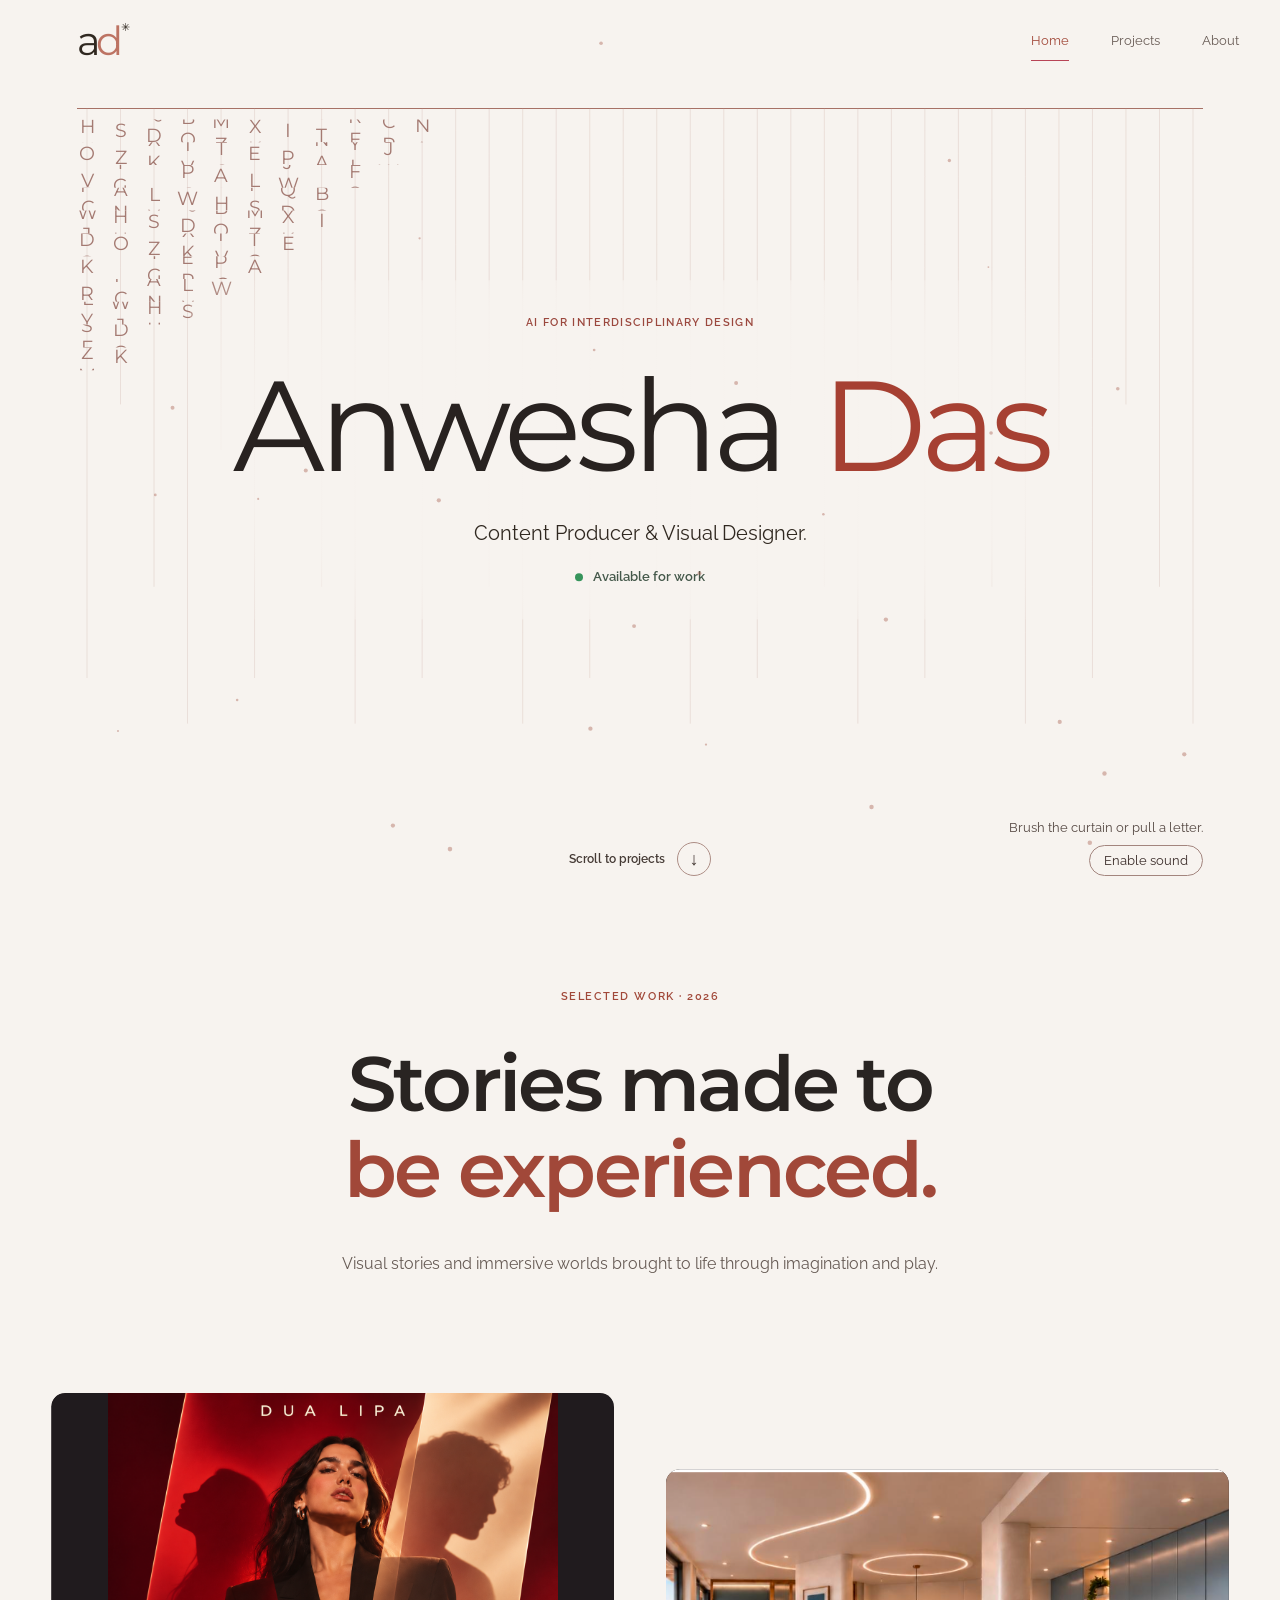
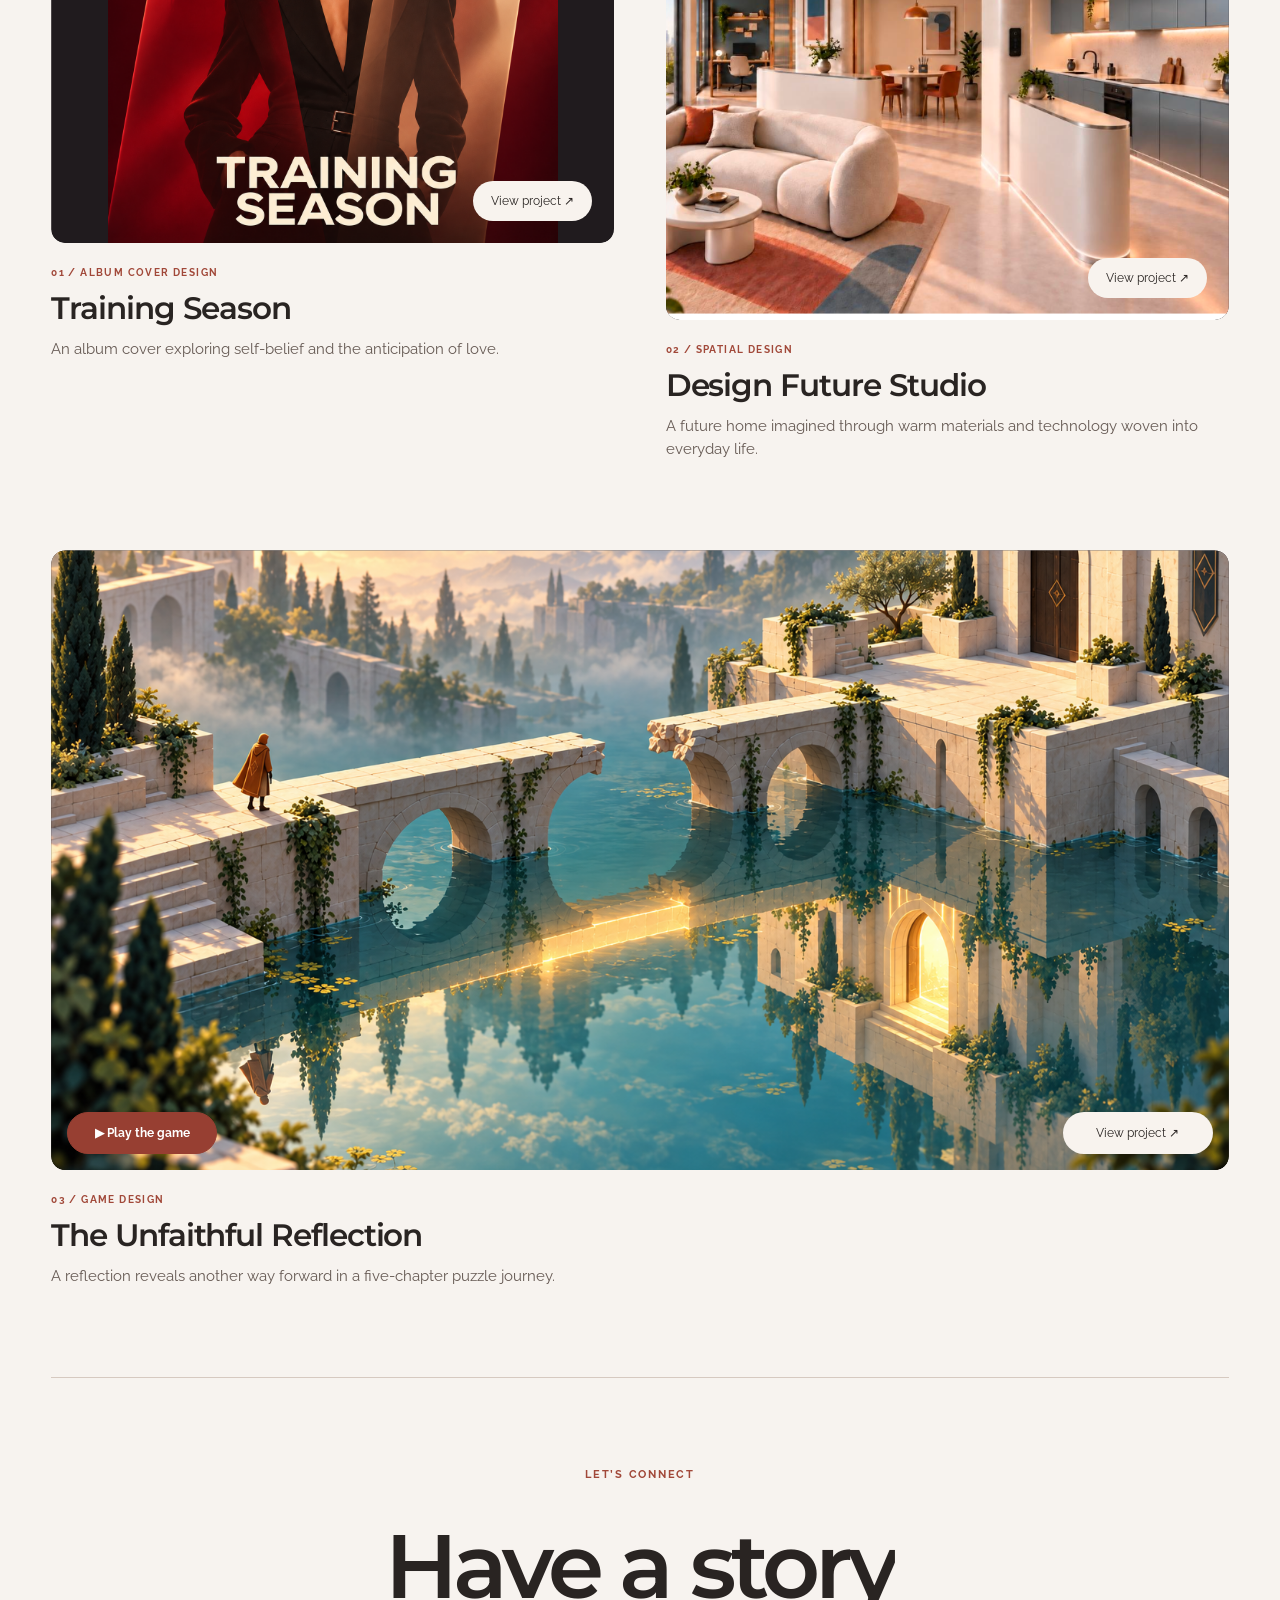
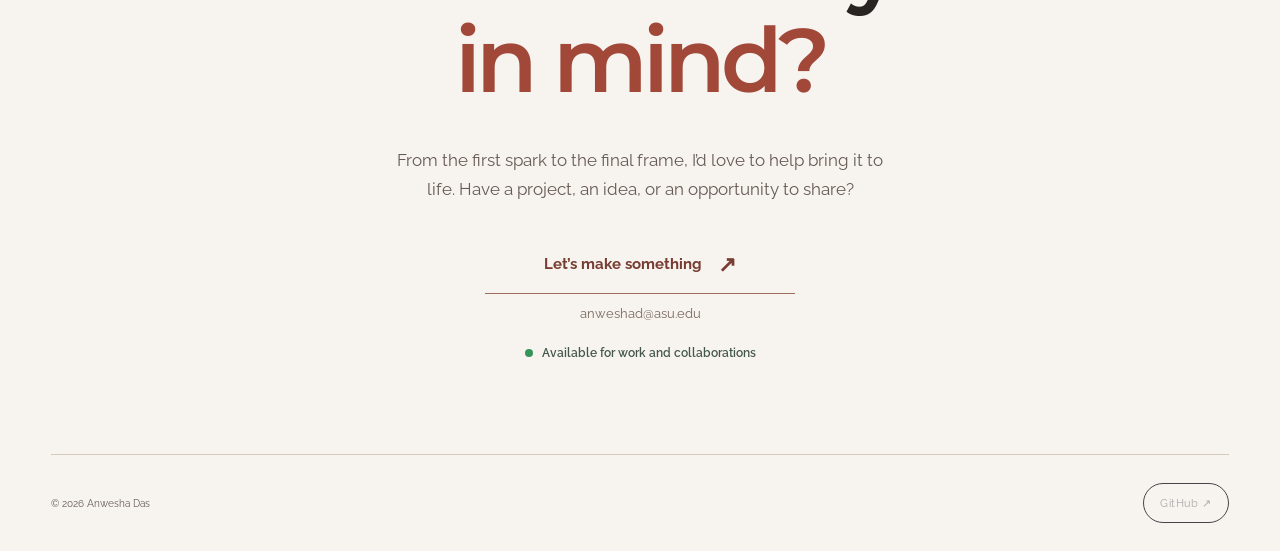
==== index.html @ 1741a681 "Introduce curated project gallery and Indian-inspired strings" ====
<!DOCTYPE html>
<html lang="en"><head><meta charset="UTF-8"><script>
if (!location.hash && 'scrollRestoration' in history) {
  history.scrollRestoration = 'manual';
  window.addEventListener('pageshow', () => {
    if (!location.hash) window.scrollTo({top: 0, left: 0, behavior: 'instant'});
  });
}
</script><meta name="viewport" content="width=device-width,initial-scale=1"><meta name="description" content="Anwesha Das explores visual expression, worldbuilding, and playful interaction through AI for interdisciplinary design."><title>Anwesha Das — AI for Interdisciplinary Design Portfolio</title><link rel="stylesheet" href="style.css?v=20261108-playable"><link rel="stylesheet" href="bridge.css?v=sound-control-fix"><link rel="stylesheet" href="folio.css?v=rounded-projects"><link rel="stylesheet" href="site-experience.css?v=intro-counter"><link rel="stylesheet" href="project-carousel.css?v=deck-reveal"><link rel="stylesheet" href="contact-section.css?v=4"><link rel="stylesheet" href="curated-gallery.css?v=2"></head>
<body><header class="wrap"><a href="#home" class="logo" aria-label="Anwesha Das home">a<span>d</span><i>✳</i></a><nav aria-label="Main navigation"><a class="active" href="#home">Home</a><a href="#projects">Projects</a><button id="aboutOpen">About</button></nav></header>
<main id="home"><section class="bridge-intro" aria-labelledby="bridge-title">
  <div class="bridge-copy">
    <p class="bridge-course">AI for Interdisciplinary Design</p>
    <h1 id="bridge-title"><span class="name-first">Anwesha</span> <span class="name-last">Das</span></h1>
    <p class="bridge-role">Content Producer &amp; Visual Designer.</p>
    <p class="availability"><span class="availability-dot" aria-hidden="true"></span>Available for work</p>
  </div>
  <a class="scroll-cue" href="#projects"><span>Scroll to projects</span><span class="scroll-arrow" aria-hidden="true">↓</span></a>
  <figure class="letter-curtain">
    <div class="thread-stage"><canvas tabindex="0" role="button" aria-label="Brush across the letters or drag one string. Use the left and right arrows to choose a string and Space to pluck it."></canvas></div>
    <figcaption><span>Brush the curtain or pull a letter.</span> <button id="chimes" type="button" aria-pressed="false" hidden>Enable sound</button></figcaption>
  </figure>
</section>
<section id="projects" class="featured-work" aria-labelledby="projects-title">
  <div class="wrap">
    <div class="work-introduction"><p class="work-label">Selected work · 2026</p><h2 id="projects-title" aria-label="Stories made to be experienced."><span class="work-line" aria-hidden="true"><span class="work-word">Stories</span> <span class="work-word">made</span> <span class="work-word">to</span></span><span class="work-line" aria-hidden="true"><span class="work-word">be</span> <span class="work-word">experienced.</span></span></h2><p class="work-deck">Visual stories and immersive worlds brought to life through imagination and play.</p></div>
    <div class="featured-grid" aria-label="Selected projects">
      <article class="featured-card">
        <a class="featured-image album-image" href="album.html" aria-label="View Training Season"><img src="assets/training-season-redesign.png" alt="Training Season album cover"><span class="view-case" aria-hidden="true">View project ↗</span></a>
        <div class="featured-caption"><span class="gallery-label">01 / ALBUM COVER DESIGN</span><h3><a href="album.html">Training Season</a></h3><p>An album cover exploring self-belief and the anticipation of love.</p></div>
      </article>
      <article class="featured-card">
        <a class="featured-image" href="environment.html" aria-label="View Design Future Studio"><img src="assets/future-space-studio.png" alt="Design Future Studio interior"><span class="view-case" aria-hidden="true">View project ↗</span></a>
        <div class="featured-caption"><span class="gallery-label">02 / SPATIAL DESIGN</span><h3><a href="environment.html">Design Future Studio</a></h3><p>A future home imagined through warm materials and technology woven into everyday life.</p></div>
      </article>
      <article class="featured-card featured-wide">
        <div class="game-card-media"><a class="featured-image" href="game.html" aria-label="View The Unfaithful Reflection"><img src="assets/TheUnfaithfulReflection.png" alt="A traveller facing a broken bridge above still water"><span class="view-case" aria-hidden="true">View project ↗</span></a><a class="featured-play" href="game-next-phase/">▶ Play the game</a></div>
        <div class="featured-caption"><span class="gallery-label">03 / GAME DESIGN</span><h3><a href="game.html">The Unfaithful Reflection</a></h3><p>A reflection reveals another way forward in a five-chapter puzzle journey.</p></div>
      </article>
    </div>
  </div>
</section>
<section class="contact-section" id="contact" aria-labelledby="contact-title">
  <div class="wrap contact-content">
    <div class="contact-heading">
      <p class="contact-eyebrow">LET’S CONNECT</p>
      <h2 id="contact-title">Have a story <span>in mind?</span></h2>
    </div>
    <div class="contact-invitation">
      <p>From the first spark to the final frame, I’d love to help bring it to life. Have a project, an idea, or an opportunity to share?</p>
      <a class="contact-link" href="mailto:anweshad@asu.edu"><span>Let’s make something</span><span aria-hidden="true">↗</span></a>
      <p class="contact-email">anweshad@asu.edu</p>
      <p class="contact-availability"><span aria-hidden="true"></span> Available for work and collaborations</p>
    </div>
  </div>
</section></main>
<footer class="wrap"><div>© 2026 Anwesha Das</div><div class="socials" aria-label="Social profile"><a href="https://github.com/Anweshad93" target="_blank" rel="noreferrer" aria-label="Anwesha Das on GitHub">GitHub ↗</a></div></footer>
<dialog id="about" aria-labelledby="about-title"><button class="close" aria-label="Close about">×</button><span class="eyebrow">About the designer</span><h2 id="about-title">Anwesha Das</h2><p>I’m a content producer and visual designer studying Media Arts and Sciences at Arizona State University.</p><p>My background is in music videos and television promos. Here, I’m exploring how a story changes when someone can step inside it, move through it, or play with it.</p><a class="folio-link" href="index.html#projects" onclick="this.closest('dialog').close()">View selected work ↘</a></dialog><script src="bridge.js?v=four-instruments-preview" defer></script><script src="navigation.js"></script><script src="featured-work.js?v=deck-reveal" defer></script><script src="site-experience.js?v=intro-counter" defer></script></body></html>
---- style.css ----
@import url('https://fonts.googleapis.com/css2?family=DM+Sans:wght@400;500;600;700&family=Manrope:wght@400;500;600;700;800&display=swap');
:root{--bg:#111112;--text:#f0efeb;--muted:#929294;--red:#b84456;--line:#303032}*{box-sizing:border-box}html{scroll-behavior:smooth;scroll-padding-top:30px}body{margin:0;background:var(--bg);color:var(--text);font-family:'DM Sans',sans-serif}a{color:inherit;text-decoration:none}button{font:inherit;color:inherit;cursor:pointer}button,a{-webkit-tap-highlight-color:transparent}a:focus-visible,button:focus-visible,svg:focus-visible{outline:2px solid #ec8897;outline-offset:6px}.wrap{max-width:1440px;width:88%;margin:auto}header{height:108px;display:flex;align-items:center;justify-content:space-between;border-bottom:1px solid var(--line)}nav{display:flex;gap:35px;align-items:center;font-size:13px}nav a,nav button{background:none;border:0;padding:8px 0;color:#a3a3a4}nav .active,nav a:hover,nav button:hover{color:var(--text)}nav .active:after{content:'';display:block;width:4px;height:4px;border-radius:50%;background:var(--red);margin:8px auto -12px}.logo{font-family:Manrope,sans-serif;font-weight:800;font-size:31px;letter-spacing:-4px;position:relative}.logo span{color:var(--red)}.logo i{font-style:normal;font-size:16px;letter-spacing:0;position:absolute;right:-17px;top:-1px}.hero{padding-top:65px;padding-bottom:60px}.eyebrow,.section-label,.name{font-size:10px;letter-spacing:2px;font-weight:500}.eyebrow{color:#aaa9ab;display:flex;align-items:center;gap:10px}.dot,.live-dot{width:6px;height:6px;display:inline-block;background:var(--red);border-radius:50%}h1{font-family:Manrope,sans-serif;font-weight:800;font-size:clamp(42px,6.65vw,100px);line-height:1.08;letter-spacing:-.055em;margin:34px 0 35px}h1>span{color:var(--red)}h1 .period{color:var(--red)}.hero-bottom{display:flex;align-items:center;justify-content:space-between}.name{font-size:13px;letter-spacing:3px}.intro{font-size:13px;line-height:1.65;color:#99999b;margin-left:auto;margin-right:70px}.down{height:44px;width:44px;border:1px solid #4b4b4d;border-radius:50%;display:grid;place-items:center;font-size:24px}.section-label{display:flex;justify-content:space-between;color:#929294;font-size:9px;letter-spacing:1.6px;margin-bottom:19px}.playbox{height:490px;border:1px solid #383839;background:#1a1a1b;position:relative;overflow:hidden;background-image:radial-gradient(#3d3b3b 0.65px,transparent 0.65px);background-size:23px 23px}.canvas-top,.canvas-bottom{position:absolute;left:27px;right:27px;display:flex;justify-content:space-between;z-index:2;pointer-events:none}.canvas-top{top:24px;font-size:13px;align-items:center}.live-dot{margin-right:9px;background:#c65b6d}.canvas-top button{background:#242425;border:1px solid #464648;border-radius:20px;font-size:11px;padding:8px 14px;pointer-events:auto}.canvas-bottom{bottom:22px;font-size:10px;color:#aaa9ab;gap:20px}.canvas-bottom #count{font-size:8px;letter-spacing:1px}#art{width:100%;height:100%;cursor:crosshair;touch-action:manipulation}.shape{transition:transform .85s cubic-bezier(.2,.8,.2,1)}.shape path{transition:d .85s ease,fill .8s ease}.projects{padding-top:92px;padding-bottom:90px}.project-heading{display:flex;align-items:end;justify-content:space-between;margin:30px 0 34px}h2{font-family:Manrope,sans-serif;font-size:clamp(28px,3vw,44px);font-weight:600;line-height:1.2;letter-spacing:-1.7px;margin:0}.project-heading h2 span{color:#8d8b8d}.project-heading p{font-size:12px;line-height:1.6;color:#99999b}.project-grid{display:grid;grid-template-columns:1fr 1fr;gap:30px}.thumb{aspect-ratio:1.38;position:relative;overflow:hidden;border:1px solid #393638;background:#242020}.placeholder{position:absolute;top:20px;left:20px;font-size:8px;letter-spacing:1.5px;z-index:2;color:#c3adb2}.image-note{position:absolute;bottom:20px;left:20px;font-size:9px;color:#b6a4a8;z-index:2}.project-arrow{position:absolute;bottom:18px;right:20px;font-size:22px}.album-art{position:absolute;inset:18% 14%;transition:transform .5s}.project:hover .album-art,.project:hover .world-art{transform:scale(1.035)}.record{position:absolute;width:65%;aspect-ratio:1;right:0;top:5%;border-radius:50%;background:repeating-radial-gradient(#141315 0 2px,#282326 3px 4px);box-shadow:0 15px 30px #0006}.record:after{content:'';position:absolute;inset:36%;border-radius:50%;background:#a74758;border:18px solid #8a3948}.cover{position:absolute;left:0;top:0;width:64%;height:100%;background:#c7bdb6;padding:8%;color:#4e2931;box-shadow:8px 16px 30px #0005;transform:rotate(-7deg);display:flex;flex-direction:column;justify-content:space-between}.cover>span{font-size:clamp(12px,2vw,28px);font-weight:800;line-height:1;letter-spacing:-1px}.cover i{font-size:clamp(36px,5vw,75px);font-family:serif;font-style:italic}.cover small{font-size:6px;letter-spacing:1px}.environment{background:#202225}.world-art{position:absolute;inset:0;overflow:hidden;transition:transform .5s}.orb{position:absolute;width:23%;aspect-ratio:1;border-radius:50%;background:#b2685f;top:19%;right:21%;box-shadow:0 0 70px #b2685f22}.floor{position:absolute;inset:55% -25% -60%;background:repeating-linear-gradient(0deg,transparent 0 39px,#565050 40px 41px),repeating-linear-gradient(90deg,transparent 0 59px,#565050 60px 61px);transform:perspective(200px) rotateX(40deg)}.arch{position:absolute;width:25%;height:66%;top:26%;border:18px solid #756561;border-bottom:0;border-radius:90px 90px 0 0;transform:skewY(-7deg);box-shadow:8px -3px 0 #403b3a}.arch1{left:19%}.arch2{left:39%;height:52%;top:37%;border-width:13px;filter:brightness(.8)}.arch3{left:56%;height:40%;top:47%;border-width:10px;filter:brightness(.6)}.project-meta{display:flex;align-items:center;justify-content:space-between;margin-top:22px}.project-meta small{font-size:8px;letter-spacing:1.4px;color:#99999b}.project-meta h3{font-size:20px;font-weight:500;margin:9px 0 0;letter-spacing:-.5px}.project-meta>span{font-size:10px;color:#929294;border:1px solid #3c3c3e;border-radius:20px;padding:7px 10px}footer{border-top:1px solid var(--line);padding:30px 0;display:flex;align-items:center;justify-content:space-between;font-size:10px;color:#969698}footer span{margin-left:24px;color:#646466}.socials{display:flex;gap:10px}.socials button{border:1px solid #454547;width:30px;height:30px;border-radius:50%;background:none;color:#aaa;font-size:13px}.socials button:hover{border-color:var(--red);color:#fff}dialog{background:#202022;color:var(--text);border:1px solid #48484b;padding:50px;width:min(90%,600px)}dialog::backdrop{background:#000b;backdrop-filter:blur(5px)}dialog h2{margin:25px 0}dialog p{font-size:15px;line-height:1.8;color:#bbb}.close{position:absolute;right:15px;top:12px;background:none;border:0;font-size:28px}.detail{padding:70px 0;min-height:75vh}.detail h1{font-size:clamp(42px,6vw,80px)}.detail p{max-width:650px;line-height:1.8;color:#a9a9ab}.detail .media-placeholder{margin-top:40px;border:1px dashed #5b4b4e;background:#211b1e;padding:80px 30px;text-align:center;color:#b98b95}.detail .back{font-size:12px;color:#c57080}@media(min-width:1600px){.wrap{width:82%}}@media(max-width:650px){.wrap{width:88%}header{height:84px}nav{gap:24px;font-size:12px}.hero{padding-top:45px;padding-bottom:40px}.eyebrow{font-size:7px;letter-spacing:1.2px}h1{font-size:clamp(34px,9vw,58px);margin:28px 0}.name{font-size:10px;letter-spacing:2px}.intro{display:none}.down{width:35px;height:35px}.section-label{font-size:7px;letter-spacing:.8px}.playbox{height:360px}.canvas-top,.canvas-bottom{left:16px;right:16px}.canvas-bottom{font-size:9px;line-height:1.5}.canvas-bottom #count{display:none}.canvas-top{font-size:11px}.projects{padding-top:55px;padding-bottom:50px}.project-heading{display:block;margin-top:24px}.project-heading p{margin-top:20px}.project-grid{grid-template-columns:1fr;gap:35px}.cover>span{font-size:25px}.cover i{font-size:65px}.project-meta h3{font-size:19px}footer span{display:none}footer{font-size:9px}.detail .media-placeholder{padding:60px 15px}}@media(prefers-reduced-motion:reduce){html{scroll-behavior:auto}*,*:before,*:after{transition:none!important}}

/* Revision 2 — organic forms, luminous dot field, balanced hero */
.hero-layout{display:flex;align-items:center;gap:18px}.hero-layout h1{flex:1;position:relative;z-index:1;font-size:clamp(42px,6.1vw,92px)}.hero-sculpture{width:24%;flex-shrink:0;text-align:center}.hero-sculpture svg{width:100%;overflow:visible;filter:drop-shadow(0 0 28px #b8445622);animation:sculptureFloat 12s ease-in-out infinite}.hero-sculpture>span{font-size:7px;letter-spacing:1.6px;color:#a57880;display:block;margin-top:10px}.playbox{background-image:none}.dot-field{position:absolute;inset:0;overflow:hidden;pointer-events:none}.dot-field i{position:absolute;width:2px;height:2px;background:#d8c7cb;border-radius:50%;box-shadow:0 0 7px #eeb9ca;animation:dotDrift var(--duration) ease-in-out var(--delay) infinite;opacity:.25}#art{position:relative;z-index:1}.project{transition:transform .45s cubic-bezier(.2,.7,.3,1);transform-origin:center}.project:hover,.project:focus-visible{transform:translateY(-5px) scale(1.018)}.project-cover{width:100%;height:100%;object-fit:contain;padding:18px;display:block;transition:transform .5s}.project:hover .project-cover{transform:scale(1.035)}.project-cover[hidden]{display:none}.asset-pending{height:100%;align-content:center;text-align:center;color:#d7bdc3;font-size:28px}.asset-pending small{display:block;font-size:10px;margin-top:16px;color:#9d858b}.album-final{margin:40px 0 0;max-width:760px}.album-final img{width:100%;height:auto}.album-final figcaption{padding:60px 25px;border:1px solid #433038;color:#c28e9a}@keyframes dotDrift{0%,100%{transform:translate(0,0);opacity:.15;box-shadow:0 0 3px #eeb9ca66}50%{transform:translate(var(--drift),-10px);opacity:.75;box-shadow:0 0 9px #eeb9cacc}}@keyframes sculptureFloat{0%,100%{transform:translateY(0) rotate(-5deg)}50%{transform:translateY(-9px) rotate(5deg)}}@media(max-width:900px){.hero-layout h1{font-size:6.2vw}.hero-sculpture{width:22%}.hero-sculpture>span{font-size:5px;letter-spacing:.6px}}@media(max-width:650px){.hero-layout{position:relative;display:block}.hero-layout h1{font-size:clamp(34px,9vw,58px)}.hero-sculpture{position:absolute;width:24%;right:0;top:-32px;opacity:.35}.hero-sculpture>span{display:none}.project:hover{transform:none}}@media(prefers-reduced-motion:reduce){.dot-field i,.hero-sculpture svg{animation:none!important}.dot-field i{opacity:.35}}

.hero-sculpture svg{animation:none}.play-instructions{font-size:10px;color:#aaa9ab;max-width:75%;line-height:1.5}.canvas-bottom>span:first-child{font-size:13px;color:#f0efeb}.album-hero{margin:35px auto 65px;max-width:850px;min-height:200px;text-align:center}.album-hero img{display:block;width:100%;height:auto}.album-hero img[hidden]{display:none}.album-hero figcaption{padding:100px 20px;background:#201b1e;border:1px solid #443139;color:#d3a2ae;font-size:25px}.album-hero small{font-size:11px;display:block;margin-top:20px}.album-story{max-width:820px;margin:auto}.album-story h1{margin:22px 0}.album-story .lead{font-size:22px;color:#e0ccd1}.album-story h2{font-size:27px;margin:35px 0 12px}.album-story p{max-width:none}.comparison-section{max-width:850px;margin:80px auto 0}.comparison-heading{display:flex;justify-content:space-between;align-items:end;gap:20px}.comparison-heading h2{margin-top:18px}.comparison-heading button{border:1px solid #64414b;background:transparent;border-radius:30px;padding:10px 16px;font-size:11px}.comparison-heading button:disabled{opacity:.4;cursor:default}.compare-help{font-size:12px}.comparison{position:relative;aspect-ratio:1;background:#211b1e;overflow:hidden;border:1px solid #443139}.compare-image{position:absolute;inset:0;width:100%;height:100%;object-fit:contain}.before-layer{position:absolute;inset:0;clip-path:inset(0 calc(100% - var(--split)) 0 0);background:#211b1e}.divider{position:absolute;left:var(--split);top:0;bottom:0;width:2px;background:#f1e2e7;transform:translateX(-50%);pointer-events:none}.divider span{position:absolute;top:50%;left:50%;transform:translate(-50%,-50%);background:#b84456;border:2px solid white;border-radius:50%;width:44px;height:44px;display:grid;place-items:center;font-size:22px}#compareRange{position:absolute;inset:0;width:100%;height:100%;opacity:0;cursor:ew-resize;margin:0;touch-action:pan-y}.comparison:focus-within{outline:2px solid #d98492;outline-offset:5px}.compare-label{position:absolute;top:20px;background:#111b;border-radius:20px;font-size:9px;letter-spacing:1px;padding:8px 12px;z-index:2;pointer-events:none}.before-label{left:20px}.after-label{right:20px}.comparison-placeholder{position:absolute;inset:0;text-align:center;align-content:center;color:#c5a2ac;padding:20px}.comparison-placeholder small{display:block;margin-top:14px;font-size:11px}.compare-status{font-size:11px!important;color:#b3939d!important}@media(max-width:650px){.play-instructions{font-size:9px;max-width:72%}.canvas-bottom>span:first-child{font-size:11px}.comparison-heading h2{font-size:28px}.comparison-heading button{font-size:10px;padding:9px}.album-story .lead{font-size:18px}.album-hero{margin-bottom:40px}}

/* Shared navigation: monogram left, navigation right. */
header>.logo{order:0;margin-right:24px}header>nav{order:1;margin-left:auto;gap:12px}header nav a,header nav button{padding:9px 15px;border-radius:7px;transition:background .2s,color .2s;position:relative}header nav .active{background:#b844561b;color:#f0d2d9;box-shadow:inset 0 -2px 0 #b84456}header nav .active:after{display:none}header nav a:hover,header nav button:hover{background:#ffffff08}header nav .active:hover{background:#b8445626}@media(max-width:650px){header>nav{gap:3px}header nav a,header nav button{padding:9px 10px}}
/* Navigation uses only a fine underline for its current destination. */
header nav a,header nav button{border-radius:0;background:transparent;box-shadow:none}
header nav .active,header nav .active:hover{background:transparent;box-shadow:none;color:#f0d2d9}
header nav a:hover,header nav button:hover{background:transparent;color:#f0d2d9}
header nav .active:after{content:'';display:block;position:absolute;left:15px;right:15px;bottom:2px;width:auto;height:1px;margin:0;border-radius:0;background:#b84456}
@media(max-width:650px){header nav .active:after{left:10px;right:10px}}

/* Square artwork at every size, with no crop or distortion. */
.thumb{aspect-ratio:1 / 1}.project-cover{padding:0;width:100%;height:100%;object-fit:contain}.project:hover .project-cover{transform:none}.album-introduction{display:flow-root;max-width:1200px;margin:40px auto 0}.album-introduction .album-hero{float:left;width:48%;max-width:none;aspect-ratio:1 / 1;margin:0 42px 26px 0}.album-introduction .album-hero img{width:100%;height:auto;aspect-ratio:1 / 1;object-fit:contain}.album-introduction .album-story{max-width:none;margin:0}.album-introduction .album-story h1{font-size:clamp(32px,4vw,62px);margin-top:18px}.album-introduction .album-story .eyebrow{display:block;line-height:1.8}.album-introduction .album-story h2{font-size:25px}.album-introduction .album-story .lead{font-size:19px}.comparison{aspect-ratio:1 / 1}.compare-image{object-fit:contain;aspect-ratio:1 / 1}footer{gap:28px}footer .footer-logo{flex-shrink:0;color:#f0efeb;line-height:1.2}footer .footer-logo span{display:inline;margin:0;color:#b84456}footer .footer-logo i{color:#f0efeb}footer .socials{margin-left:auto}footer>.footer-logo+div{margin-right:auto}@media(max-width:800px){.album-introduction .album-hero{width:44%;margin-right:25px}.album-introduction .album-story h1{font-size:36px}}@media(max-width:650px){.album-introduction .album-hero{float:none;width:100%;margin:0 0 30px}.album-introduction .album-story h1{font-size:42px}footer{gap:20px;flex-wrap:wrap}footer .footer-logo span{display:inline}.thumb{aspect-ratio:1 / 1}}

/* Consistent footer, stable text columns, and media controls. */
footer .socials{margin-left:auto;display:flex;align-items:center}footer .socials button{display:grid;place-items:center}footer .socials svg{display:block}.album-introduction{display:grid;grid-template-columns:minmax(0,1fr) minmax(0,1fr);gap:42px;align-items:start}.album-introduction .album-hero{float:none;width:100%;margin:0}.album-introduction .album-story{min-width:0}.album-story p{line-height:1.8;text-align:left}.sound-toggle{position:absolute;right:16px;bottom:16px;z-index:5;width:34px;height:34px;display:grid;place-items:center;background:#161317dd;border:1px solid #c694a4;border-radius:50%;color:#fff}.sound-toggle:hover{background:#963e50}.studio-thumb{width:100%;height:100%;object-fit:contain;display:block}.studio-introduction{display:flow-root;margin-top:40px}.studio-hero{float:left;width:54%;margin:0 38px 24px 0}.studio-hero img{display:block;width:100%;height:auto}.studio-story h1{font-size:clamp(30px,4vw,58px);margin:20px 0}.studio-story h2{font-size:25px;margin:28px 0 12px}.studio-story .eyebrow{display:block;line-height:1.8}.studio-story p{max-width:none;line-height:1.8}.studio-video{clear:both;margin:65px auto 0;max-width:1000px}.studio-video h2{margin:20px 0}.studio-video video{width:100%;height:auto;aspect-ratio:984/558;background:#161616;display:block}.video-note{font-size:12px;color:#b5939d!important}@media(max-width:800px){.album-introduction{gap:26px}.studio-hero{width:48%;margin-right:25px}}@media(max-width:650px){.album-introduction{display:block}.album-introduction .album-hero{margin-bottom:30px}.studio-hero{float:none;width:100%;margin:0 0 30px}.studio-story h1{font-size:42px}}
/* Softer frames and slightly smaller comparison artwork. */
.playbox,.thumb{border-radius:12px;overflow:hidden}.studio-thumb{object-fit:cover}.comparison{width:95%;margin-inline:auto}
/* Compact comparison and uncropped studio artwork with stable reading columns. */
.comparison{width:80%;max-width:680px;margin-inline:auto}.studio-thumb{object-fit:contain;background:#202225}.studio-introduction{display:grid;grid-template-columns:minmax(0,1.15fr) minmax(0,1fr);gap:38px;align-items:start}.studio-introduction .studio-hero{float:none;width:100%;margin:0}.studio-story{min-width:0}.studio-story h1{font-size:clamp(30px,3.7vw,54px);line-height:1.14}.studio-story p{text-align:left;line-height:1.8;max-width:none}.studio-story .eyebrow{font-size:9px;letter-spacing:1.2px}@media(max-width:850px){.studio-introduction{grid-template-columns:1fr;gap:28px}.studio-introduction .studio-hero{max-width:100%;margin:0}.studio-story h1{font-size:42px}}@media(max-width:650px){.comparison{width:90%}.studio-story h1{font-size:36px}}
/* Match each thumbnail frame to its artwork's native proportions. */
.thumb.album{aspect-ratio:1 / 1}.thumb.environment{aspect-ratio:984 / 558}.project-cover,.studio-thumb{display:block;width:100%;height:100%;padding:0;object-fit:contain}.project-grid{align-items:start}.comparison{width:62%;max-width:525px;margin-inline:auto}@media(max-width:650px){.comparison{width:78%;max-width:525px}}

.thumb.environment{aspect-ratio:984 / 558}
/* Gentle name shimmer and consistent project-card dimensions. */
.hero .name{color:#c5bcc0;background-image:linear-gradient(110deg,#c5bcc0 0%,#c5bcc0 40%,#ffffff 48%,#f3bdca 51%,#c5bcc0 59%,#c5bcc0 100%);background-size:250% 100%;background-position:150% 0;background-clip:text;-webkit-background-clip:text;-webkit-text-fill-color:transparent;animation:nameShine 7s ease-in-out infinite}
@keyframes nameShine{0%,30%{background-position:150% 0}75%,100%{background-position:-50% 0}}
.thumb.album,.thumb.environment{aspect-ratio:1 / 1;width:100%;background:#19191b}.thumb .project-cover,.thumb .studio-thumb{width:100%;height:100%;object-fit:contain;padding:0}.project-grid{align-items:start}@media(prefers-reduced-motion:reduce){.hero .name{animation:none;background:none;-webkit-text-fill-color:currentColor;color:#c5bcc0}}
/* More visible name highlight, with a bright sweep and soft glow. */
.hero .name{background-image:linear-gradient(110deg,#a99ba2 0%,#a99ba2 30%,#f4bdcd 40%,#ffffff 47%,#ffffff 54%,#f4bdcd 62%,#a99ba2 72%,#a99ba2 100%);background-size:280% 100%;animation:nameShine 4.8s ease-in-out infinite;filter:drop-shadow(0 0 5px #efb4c544)}
@media(prefers-reduced-motion:reduce){.hero .name{animation:none;background:none;filter:none}}
/* Responsive finishing pass: desktop, tablet, and touch screens. */
html{overflow-x:clip}body{min-width:280px}.wrap{width:calc(100% - 64px);max-width:1440px}img,video{max-width:100%}button,a,input{-webkit-tap-highlight-color:transparent}header nav a,header nav button{min-height:44px;display:inline-flex;align-items:center;justify-content:center}.canvas-top button{min-height:44px;min-width:64px}.sound-toggle{width:44px;height:44px}.comparison-heading button{min-height:44px}.socials button{width:40px;height:40px}dialog{max-height:85dvh;overflow-y:auto}dialog .close{min-width:44px;min-height:44px}.hero-layout h1{min-width:0}.hero-sculpture{max-width:300px}.project-meta{gap:12px}.project-meta>span{flex-shrink:0}.album-story,.studio-story{overflow-wrap:break-word}.studio-video video{object-fit:contain}.compare-image{user-select:none;-webkit-user-drag:none}#compareRange{touch-action:pan-y}.comparison-heading{flex-wrap:wrap}.comparison-heading button{flex-shrink:0}.album-introduction{gap:clamp(24px,3vw,42px)}
@media(min-width:1600px){.hero-layout h1{font-size:92px}.hero{padding-top:80px}}
@media(max-width:1000px){.hero-layout h1{font-size:6.5vw}.hero-sculpture{width:22%}.project-grid{gap:24px}.album-introduction{grid-template-columns:1fr}.album-introduction .album-hero{max-width:560px;margin-inline:auto}.album-introduction .album-story{max-width:760px;margin-inline:auto}.studio-introduction{grid-template-columns:1fr}.studio-introduction .studio-hero{max-width:850px;margin-inline:auto}.studio-story{max-width:760px;margin-inline:auto}.album-story h1{font-size:48px!important}}
@media(max-width:650px){.wrap{width:calc(100% - 36px)}header{height:80px}header>nav{gap:0}header nav a,header nav button{padding-inline:10px}.hero{padding-top:35px}.hero-layout{display:flex;flex-direction:column;align-items:stretch;gap:0}.hero-layout h1{font-size:clamp(30px,8.5vw,55px);letter-spacing:-.055em;margin-bottom:6px}.hero-sculpture{position:static;opacity:1;width:110px;align-self:flex-end;margin-top:-4px;margin-bottom:-10px}.hero-bottom{gap:15px}.hero .name{font-size:11px;letter-spacing:2px}.hero-bottom .down{width:44px;height:44px;flex-shrink:0}.playbox{height:350px}.canvas-top{top:12px;left:12px;right:12px;gap:12px}.play-instructions{max-width:calc(100% - 80px);font-size:10px}.canvas-bottom{bottom:16px}.project-grid{grid-template-columns:1fr;gap:35px}.project-heading h2{font-size:31px}.project-meta h3{font-size:20px}.project-meta>span{font-size:9px}.detail{padding-top:32px}.album-introduction{margin-top:25px}.album-introduction .album-hero{margin-bottom:0}.album-story h1{font-size:38px!important;letter-spacing:-1.6px}.album-story .eyebrow,.studio-story .eyebrow{font-size:8px;letter-spacing:1px}.album-story .lead{font-size:18px}.album-story p,.studio-story p{font-size:15px;line-height:1.75}.comparison-section{margin-top:45px}.comparison{width:100%;max-width:360px}.comparison-heading{gap:16px;align-items:center}.comparison-heading h2{font-size:28px}.compare-label{top:12px;font-size:8px;padding:6px 9px}.before-label{left:12px}.after-label{right:12px}.sound-toggle{right:10px;bottom:10px}.studio-video{margin-top:45px}.studio-video h2{font-size:31px}.studio-video p{font-size:14px}footer{gap:12px;flex-wrap:nowrap;font-size:9px}.socials{gap:5px}.socials button{width:36px;height:40px}dialog{padding:42px 24px 26px}dialog h2{font-size:30px}}
@media(max-width:360px){.wrap{width:calc(100% - 28px)}header nav a,header nav button{font-size:11px;padding-inline:8px}.section-label{font-size:6px}.hero .eyebrow{font-size:6px;letter-spacing:1px}.project-meta>span{padding:6px}.project-meta h3{font-size:18px}}
@media(hover:none){.project:hover,.project:focus-visible{transform:none}.project:hover .world-art,.project:hover .album-art{transform:none}}
/* Final spacing system: shared page gutters across all three pages. */
:root{--page-gutter:clamp(32px,4vw,72px);--section-space:clamp(56px,6vw,88px)}
.wrap{width:calc(100% - var(--page-gutter) * 2);max-width:1440px;margin-inline:auto}header.wrap{padding-inline:0}main>section.wrap{padding-inline:0}.hero{padding-top:clamp(48px,5vw,80px);padding-bottom:clamp(40px,4vw,64px)}.projects{padding-top:var(--section-space);padding-bottom:var(--section-space)}.detail{padding-block:48px 72px}.album-introduction,.studio-introduction{margin-top:36px}.comparison-section,.studio-video{margin-top:64px}footer.wrap{padding-block:28px}.project-meta{margin-top:20px}.album-story p,.studio-story p{margin-block:14px 22px}.album-story h2,.studio-story h2{margin-block:30px 12px}.comparison-heading h2{margin-bottom:0}.compare-help{margin-block:18px 22px}.compare-status{margin-block:12px 0}.studio-video>p{margin-block:16px 24px}.studio-video>.video-note{margin-top:12px}.album-introduction .album-hero,.studio-introduction .studio-hero{min-width:0}.project-grid>*{min-width:0}
@media(min-width:651px) and (max-width:1000px){:root{--page-gutter:32px;--section-space:60px}.detail{padding-block:40px 60px}.album-introduction,.studio-introduction{gap:32px}.comparison-section,.studio-video{margin-top:56px}}
@media(max-width:650px){:root{--page-gutter:20px;--section-space:48px}.hero{padding-top:32px;padding-bottom:36px}.detail{padding-block:28px 48px}.album-introduction,.studio-introduction{margin-top:28px;gap:28px}.album-introduction .album-hero{margin-bottom:28px}.album-story p,.studio-story p{margin-block:12px 20px}.album-story h2,.studio-story h2{margin-block:26px 12px}.comparison-section,.studio-video{margin-top:44px}.project-heading{margin-block:24px 28px}.project-meta{margin-top:16px}.project-grid{gap:32px}.comparison-heading{gap:18px}.compare-help{margin-block:16px 20px}.comparison{margin-inline:auto}footer.wrap{padding-block:22px;gap:12px}.canvas-top{left:16px;right:16px}.canvas-bottom{left:16px;right:16px}}
@media(max-width:360px){:root{--page-gutter:16px}header>.logo{margin-right:16px}.canvas-top,.canvas-bottom{left:12px;right:12px}}
@supports(padding:max(0px)){body{padding-left:env(safe-area-inset-left);padding-right:env(safe-area-inset-right)}}

/* Profile introduction remains visible at every screen size. */
.hero-bottom .intro{display:block;font-size:13px;line-height:1.5;margin-left:auto;margin-right:32px}@media(max-width:650px){.hero-bottom{display:grid;grid-template-columns:1fr auto;gap:8px 16px}.hero-bottom .name{grid-column:1;grid-row:1;margin:0}.hero-bottom .intro{grid-column:1;grid-row:2;display:block;font-size:11px;margin:0;color:#aaa9ab}.hero-bottom .down{grid-column:2;grid-row:1 / 3}}

/* Full images in fitted frames, aligned along their top edges. */
.project-grid{align-items:start}.thumb.album{aspect-ratio:1 / 1}.thumb.environment{aspect-ratio:984 / 558}.project-cover,.studio-thumb{width:100%;height:100%;object-fit:contain;padding:0}

/* Project 03 is visible now and becomes a link when its proposal page is added. */
.project-grid{grid-template-columns:repeat(2,minmax(0,1fr))}.thumb.game{aspect-ratio:3 / 2;background:#1b2223}.game-thumb{display:block;width:100%;height:100%;object-fit:contain}.project-status{position:absolute;top:16px;left:16px;padding:7px 10px;border:1px solid #ffffff30;border-radius:999px;background:#111112c9;color:#f0efeb;font-size:7px;letter-spacing:1.2px;backdrop-filter:blur(6px)}.project-pending{cursor:default}.project-pending:hover,.project-pending:focus-visible{transform:none}
@media(max-width:1000px){.project-grid{grid-template-columns:repeat(2,minmax(0,1fr))}}
@media(max-width:650px){.project-grid{grid-template-columns:1fr}.project-status{top:12px;left:12px}}

/* Publish-ready footer link. */
.socials a{min-height:40px;display:inline-flex;align-items:center;justify-content:center;padding:0 16px;border:1px solid #454547;border-radius:999px;color:#aaa;font-size:11px;letter-spacing:.04em;transition:border-color .2s,color .2s}.socials a:hover{border-color:var(--red);color:#fff}

/* Direct access to the interactive draft, separate from the proposal card. */
.project-game-card .project{display:block}.project-play{display:inline-flex;align-items:center;gap:10px;min-height:44px;margin-top:14px;padding:0 15px;border:1px solid #a25462;border-radius:999px;color:#f3d9de;font-size:12px;letter-spacing:.02em;transition:background .2s,border-color .2s}.project-play:hover,.project-play:focus-visible{background:#47252d;border-color:#e1a0ac}.project-play span{font-size:15px}
---- bridge.css ----
body > header.wrap {
  position:absolute; top:0; left:6%; z-index:3; border-color:#46382940;color:#302820;
  height:clamp(58px,9svh,82px);
}
header nav a, header nav button { color:#342b26; }
.bridge-intro {
  position:relative; isolation:isolate; min-height:max(610px,100svh);
  display:grid; align-items:center; justify-items:center;
  color:#302820;
  background: #eadbd6;
}
.bridge-copy {
  position:absolute; z-index:2; left:6%; bottom:8%;
  max-width:30%; text-shadow:none;
}
.bridge-course { margin:0 0 12px; font:600 11px/1.4 'DM Sans',sans-serif; letter-spacing:.12em; text-transform:uppercase; }
.bridge-copy h1 { margin:0; font:normal clamp(40px,4.4vw,82px)/1 Georgia,serif; letter-spacing:-.05em; }
.bridge-copy h1 span { color:inherit; }
.bridge-role { font-size:15px; margin:12px 0 17px; }
.bridge-link { display:inline-flex; gap:22px; padding:7px 0; border-bottom:1px solid; font-weight:600; }
.letter-curtain { margin:0; width:100%; display:grid; justify-items:center; }
.thread-stage { position:relative; width:min(76vw,112svh,1200px); aspect-ratio:1.53; margin-left:10%; }
.doorway { display:block; width:100%; height:100%; filter:url(#tower-cutout); }
.thread-stage canvas { position:absolute; inset:0; width:100%; height:100%; touch-action:none; cursor:grab; }
.thread-stage canvas:active { cursor:grabbing; }
.thread-stage canvas:focus-visible { outline:1px solid #d3a6ae; outline-offset:2px; }
.letter-curtain figcaption { position:absolute; right:6%; bottom:8%; text-align:right; display:grid; justify-items:end; gap:12px; font-size:13px; color:#302820; }
#chimes { font:inherit; border:1px solid #ffffff66; border-radius:20px; background:#111112b3; color:var(--text); padding:7px 14px; }
#chimes[aria-pressed=true] { border-color:#c17a89; }
@media(max-width:760px) {
  .bridge-intro { min-height:100svh; padding:76px 0 28px; display:flex; flex-direction:column; justify-content:center; gap:18px; }
  .bridge-copy { position:static; text-align:center; max-width:92%; }
  .bridge-course { font-size:9px; margin-bottom:8px; }
  .bridge-role { margin:7px 0; font-size:14px; }
  .bridge-link { font-size:14px; }
  .thread-stage { width:min(100%,68svh,650px); margin-left:0; aspect-ratio:1.28; }
  .letter-curtain figcaption { position:static; display:flex; align-items:center; justify-content:center; font-size:12px; margin-top:6px; }
}

body > header nav :is(a,button):is(.active,:hover,:focus-visible) {color:#442b20}
.doorway {mask-image:linear-gradient(to right,transparent,#000 9%,#000 91%,transparent)}
@media(min-width:761px) {
  .bridge-copy {max-width:27%}
  .bridge-copy #bridge-title {font-size:clamp(38px,4.45vw,82px)}
}

@media(min-width:761px) {
  .bridge-intro {
    grid-template-columns:minmax(0, 42%) minmax(0, 58%);
    align-items:center;
    padding:105px 5% 55px 6%;
  }
  .bridge-copy {
    position:relative;
    inset:auto;
    max-width:none;
    width:100%;
    padding-right:20px;
  }
  .bridge-copy #bridge-title {
    font-size:clamp(58px,7vw,112px);
    line-height:.95;
    letter-spacing:-.055em;
    max-width:6ch;
  }
  .bridge-course {font-size:clamp(11px,.95vw,14px);margin-bottom:24px}
  .bridge-role {font-size:clamp(17px,1.55vw,24px);line-height:1.4;margin:24px 0 28px}
  .bridge-link {font-size:16px}
  .letter-curtain {min-width:0}
  .thread-stage {width:100%;max-width:900px;margin:0;aspect-ratio:1.28}
  .letter-curtain figcaption {position:static;text-align:center;justify-items:center;margin-top:0}
}
@media(max-width:760px) {
  .bridge-intro {padding:100px 6% 40px;justify-content:flex-start;gap:20px}
  .bridge-copy {text-align:left;width:100%;max-width:none}
  .bridge-copy #bridge-title {font-size:clamp(52px,11vw,80px);line-height:1;letter-spacing:-.055em}
  .bridge-course {font-size:10px;margin-bottom:12px}
  .bridge-role {font-size:16px;margin:12px 0}
  .thread-stage {width:min(100%,550px)}
  .letter-curtain figcaption {flex-wrap:wrap}
}
.bridge-intro {background:#f0e1dd}
.bridge-course {color:#9b483e}
.bridge-copy #bridge-title {color:#282220}
.bridge-copy #bridge-title span {color:#a64032}
.bridge-link {align-items:center;gap:38px;transition:color .25s,border-color .25s}
.bridge-link:hover {color:#a64032}
.bridge-link span {transition:transform .25s}
.bridge-link:hover span {transform:translate(5px,5px)}
.letter-curtain figcaption {font-size:13px;gap:14px;color:#554843}
#chimes {background:transparent;color:#392b28;border:1px solid #a3857e;transition:background .2s,color .2s}
#chimes:hover,#chimes[aria-pressed=true] {background:#7e332b;color:white}
@media (prefers-reduced-motion:no-preference) {
 .bridge-copy {animation:intro-rise .9s both}
 .letter-curtain {animation:intro-rise 1.1s .15s both}
 @keyframes intro-rise {from {opacity:0;transform:translateY(22px)} to {opacity:1;transform:translateY(0)}}
}

/* The curtain fills the hero while the title floats above the moving strings. */
.bridge-intro {display:block;min-height:100svh;padding:0;background:#f0e1dd;overflow:hidden}
.letter-curtain {position:absolute;inset:0;width:100%;display:block;animation:none}
.thread-stage {position:absolute;inset:8% 3% 9%;width:auto;height:auto;max-width:none;aspect-ratio:auto;margin:0}
.thread-stage::before {content:'';position:absolute;left:2%;right:2%;top:3%;height:1px;background:#a77166}
.thread-stage canvas {touch-action:pan-y}
.letter-curtain figcaption {position:absolute;right:6%;bottom:3%;display:flex;align-items:center;gap:14px;margin:0}
.bridge-copy {position:absolute;z-index:2;left:50%;top:50%;bottom:auto;max-width:none;width:min(75%,850px);padding:26px;text-align:center;transform:translate(-50%,-50%);pointer-events:none;background:#f0e1ddd9}
.bridge-copy #bridge-title {max-width:none;font-size:clamp(65px,10vw,150px);line-height:.92;letter-spacing:-.065em}
.bridge-copy #bridge-title span {color:#a64032}
.bridge-course {font-size:11px;margin:0 0 20px}
.bridge-role {font-size:clamp(16px,1.6vw,23px);margin:20px 0 22px}
.bridge-link {pointer-events:auto}
@media(prefers-reduced-motion:no-preference) {
 .bridge-copy {animation:curtain-title 1s .9s both}
 @keyframes curtain-title {from {opacity:0;transform:translate(-50%,calc(-50% + 18px))} to {opacity:1;transform:translate(-50%,-50%)}}
}
@media(max-width:760px) {
 .bridge-intro {min-height:100svh;padding:0;display:block}
 .bridge-copy {position:absolute;left:50%;top:48%;text-align:center;width:88%;max-width:none;padding:20px 8px}
 .bridge-copy #bridge-title {font-size:clamp(48px,12vw,80px)}
 .bridge-course {font-size:10px;margin-bottom:15px}
 .bridge-role {margin:15px 0;font-size:16px}
 .thread-stage {position:absolute;inset:10% 2% 10%;height:auto;width:auto;aspect-ratio:auto}
 .letter-curtain figcaption {position:absolute;bottom:3%;left:0;right:0;justify-content:center}
}

/* Align the curtain with the portfolio content and share its background. */
.bridge-intro {background:#f7f3ef}
.thread-stage {inset:clamp(92px,12svh,125px) 6% 12%}
.thread-stage::before {left:0;right:0;top:3%}
.bridge-copy {width:min(78%,900px);background:radial-gradient(ellipse,#f7f3eff7 38%,#f7f3efdc 65%,#f7f3ef00 100%);padding:35px 24px}
.letter-curtain figcaption {right:6%;bottom:3%}
@media(max-width:760px) {
 .thread-stage {inset:95px 6% 105px}
 .bridge-copy {width:88%;padding:24px 10px}
 .letter-curtain figcaption {left:6%;right:6%;bottom:24px}
}

/* The curtain rail anchors every strand below the navigation. */
body:has(.bridge-intro) > header.wrap {border-bottom:0}
.thread-stage::before {top:0}

.bridge-copy #bridge-title .name-first {color:#282220}
.bridge-copy #bridge-title .name-last {color:#a64032}
@media (prefers-reduced-motion:no-preference) {
 .bridge-copy {animation:none}
 .bridge-copy #bridge-title span {display:inline-block;animation:name-emerge 1.05s cubic-bezier(.2,.75,.2,1) both}
 .bridge-copy #bridge-title .name-first {animation-delay:.7s}
 .bridge-copy #bridge-title .name-last {animation-delay:1s}
 .bridge-course,.bridge-role,.bridge-link {animation:hero-detail .7s ease 1.4s both}
 @keyframes name-emerge {
   from {opacity:0;transform:translateY(24px)}
   to {opacity:1;transform:translateY(0)}
 }
 @keyframes hero-detail {from {opacity:0;transform:translateY(8px)} to {opacity:1;transform:translateY(0)}}
}

.bridge-copy #bridge-title {line-height:1.15;letter-spacing:-.045em}
.bridge-copy #bridge-title span {padding:0 .035em}

.availability {display:flex;align-items:center;justify-content:center;gap:10px;color:#44584a;font-size:13px;font-weight:600;margin:22px 0 0}
.availability-dot {display:inline-block;width:8px;height:8px;border-radius:50%;background:#36945b}
.scroll-cue {position:absolute;z-index:3;bottom:24px;left:50%;transform:translateX(-50%);display:flex;align-items:center;gap:12px;font-size:12px;font-weight:600;color:#453a35}
.scroll-arrow {display:grid;place-items:center;width:34px;height:34px;border:1px solid #ad8d85;border-radius:50%;font-size:18px;line-height:1}
.scroll-cue:hover .scroll-arrow {background:#a64032;color:#fff;border-color:#a64032}
@media (prefers-reduced-motion:no-preference) {
 .bridge-copy #bridge-title .name-first {animation-delay:.35s}
 .bridge-copy #bridge-title .name-last {animation-delay:.8s}
 .bridge-course {animation:hero-detail .7s ease 1.25s both}
 .bridge-role {animation:hero-detail .7s ease 1.65s both}
 .availability {animation:hero-detail .7s ease 2s both}
 .availability-dot {animation:status-pulse 2s ease-in-out infinite}
 .scroll-arrow {animation:scroll-pulse 1.8s ease-in-out infinite}
 @keyframes status-pulse {0%,100% {box-shadow:0 0 0 0 #36945b44;opacity:1} 50% {box-shadow:0 0 0 6px #36945b00;opacity:.65}}
 @keyframes scroll-pulse {0%,100% {transform:translateY(0);box-shadow:0 0 0 0 #a7716633} 50% {transform:translateY(5px);box-shadow:0 0 0 7px #a7716600}}
}
@media(max-width:760px) {
 .scroll-cue {bottom:76px}
 .letter-curtain figcaption {bottom:20px}
 .availability {margin-top:17px}
}
#chimes[aria-pressed="true"] {background:#7e332b;color:#fff}
#chimes[aria-pressed="false"] {background:transparent;color:#392b28}
#chimes:hover {box-shadow:0 0 0 2px #a3857e55}
#sound-hint {font-size:11px;color:#66534c;max-width:190px;line-height:1.3}
#sound-hint[hidden] {display:none}
@media(max-width:760px) {.letter-curtain figcaption {gap:8px} #sound-hint {text-align:center}}

.letter-curtain figcaption {
  left:auto;
  right:6%;
  bottom:24px;
  display:flex;
  flex-direction:column;
  align-items:flex-end;
  gap:10px;
  text-align:right;
}
@media(max-width:760px) {
  .letter-curtain figcaption {
    left:6%;
    right:6%;
    bottom:18px;
    align-items:center;
    text-align:center;
  }
  .scroll-cue {bottom:105px}
  .thread-stage {bottom:145px}
}
---- folio.css ----
@import url('https://fonts.googleapis.com/css2?family=Montserrat:wght@400;500;600;700;800&family=Raleway:wght@400;500;600;700&display=swap');
:root {
  --paper: #eee9df;
  --ink: #252420;
  --copper: #924633;
  --red: #bd7363;
  --display: Georgia, 'Times New Roman', serif;
}
header .logo {font-family:var(--display);font-weight:normal;letter-spacing:-.13em;font-size:40px}
header .logo i {font-size:11px;right:-13px;top:4px}
.bridge-copy h1 {font-size:clamp(44px,5.1vw,92px)}
.bridge-course,.eyebrow,.next-work small {font:600 11px/1.5 Arial,sans-serif;letter-spacing:.12em;text-transform:uppercase}
.case-title h1,.proposal-intro h1,.next-work span,dialog#about h2 {font:normal clamp(40px,6vw,94px)/1 var(--display);letter-spacing:-.055em}
.folio-link {display:inline-block;border-bottom:1px solid;padding:6px 0;font-size:14px}

.work-index {background:var(--paper);color:var(--ink);padding:clamp(52px,6vw,96px) 0}
.work-index h2 {font:500 clamp(36px,5vw,76px)/1.06 'DM Sans',Arial,sans-serif;letter-spacing:-.065em;margin:0 0 clamp(28px,4vw,60px)}
.work-index ul {list-style:none;padding:0;margin:0;border-top:1px solid #aaa296}
.work-index li {border-bottom:1px solid #bdb5a9}
.index-row {
  display:grid;grid-template-columns:clamp(82px,11vw,170px) minmax(0,1fr) 5ch minmax(9ch,.3fr) auto;
  gap:clamp(12px,2.4vw,44px);align-items:center;padding:clamp(16px,1.8vw,30px) 0;
}
.index-image {display:grid;place-items:center;aspect-ratio:1.6;overflow:hidden}
.index-image img {display:block;width:100%;height:100%;object-fit:cover;transition:transform .3s ease}
.work-index li:first-child img {object-fit:contain;background:#252022}
.index-title {font-size:clamp(24px,3vw,54px);line-height:1.08;letter-spacing:-.055em}
.index-year,.index-medium {font-size:clamp(12px,1vw,16px);color:#584f46}
.index-arrow {font-size:24px}
.index-row:is(:hover,:focus-visible) .index-title,.index-play:hover {color:var(--copper)}
.index-row:is(:hover,:focus-visible) img {transform:scale(1.04)}
.index-play {display:inline-block;margin:0 0 18px calc(clamp(82px,11vw,170px) + clamp(12px,2.4vw,44px));font-size:14px;text-decoration:underline;text-underline-offset:4px}
@media(max-width:700px) {
  .index-row {grid-template-columns:72px auto 1fr auto;grid-template-rows:auto auto;column-gap:10px;row-gap:5px}
  .index-image {grid-column:1;grid-row:1 / 3;aspect-ratio:1}
  .index-title {grid-column:2 / 4;grid-row:1;align-self:end}
  .index-medium,.index-year {grid-row:2;align-self:start;font-size:12px}
  .index-year {grid-column:2}
  .index-medium {grid-column:3}
  .index-arrow {grid-column:4;grid-row:1 / 3;font-size:18px}
  .index-play {margin-left:82px}
}
.case-title {padding:clamp(30px,5vw,78px) 0;border-bottom:1px solid var(--line)}
.case-title h1,.proposal-intro h1 {margin:16px 0;color:var(--paper)}
.case-title h1 br {display:none}
.case-title h1 br:after {content:' '}
.case-title .lead {max-width:56ch;margin:0}
.detail h2,.proposal-section h2 {font-family:var(--display);font-weight:normal;letter-spacing:-.035em}
.detail .album-story h2:first-child,.detail .studio-story h2:first-child {margin-top:0}
.next-work {display:grid;gap:14px;margin:70px 0 28px;padding:clamp(24px,5vw,80px);background:var(--paper);color:var(--ink)}
.next-work span {font-size:clamp(34px,4vw,68px)}
.next-work small {color:var(--copper)}
dialog#about {background:var(--paper);color:var(--ink);border:0;padding:clamp(30px,6vw,76px);border-radius:0}
dialog#about h2 {font-size:clamp(42px,6vw,74px);margin:22px 0}
dialog#about p,dialog#about .close {color:var(--ink)}
dialog#about .eyebrow {color:var(--copper)}
dialog#about::backdrop {background:#101014bb}
@media(prefers-reduced-motion:reduce) {.index-image img {transition:none}html {scroll-behavior:auto}}
.featured-work {background:#eee9df;color:#252420;padding:clamp(70px,10vw,150px) 0}
.featured-work h2 {font:500 clamp(18px,2vw,26px)/1.2 'DM Sans',sans-serif;letter-spacing:-.03em;margin:0 0 32px}
.featured-grid {display:grid;grid-template-columns:1fr 1fr;column-gap:19%;row-gap:clamp(90px,14vw,200px);align-items:start}
.featured-card:nth-child(2) {margin-top:clamp(80px,11vw,170px)}
.featured-wide {grid-column:1 / -1;width:66%;justify-self:end}
.featured-image {display:block;overflow:hidden;background:#ded6c9;aspect-ratio:1}
.featured-image img {width:100%;height:100%;display:block;object-fit:cover;transition:transform .8s cubic-bezier(.2,.7,.2,1)}
.featured-image:hover img,.featured-image:focus-visible img {transform:scale(1.035)}
.album-image {background:#242021}
.album-image img {object-fit:contain}
.featured-wide .featured-image {aspect-ratio:1.5}
.featured-caption {display:grid;grid-template-columns:27% 1fr;gap:18px;padding-top:20px;font-size:14px;line-height:1.5}
.featured-caption h3,.featured-caption p {font:inherit;margin:0}
.featured-play {display:inline-block;margin-top:16px;border-bottom:1px solid}
.featured-card.reveal-ready {opacity:0;transform:translateY(45px);transition:opacity .8s ease,transform .8s cubic-bezier(.2,.7,.2,1)}
.featured-card.reveal-ready.is-visible {opacity:1;transform:none}
@media(max-width:700px) {
 .featured-grid {grid-template-columns:1fr;gap:65px}
 .featured-card:nth-child(2) {margin-top:0}
 .featured-wide {grid-column:auto;width:100%}
 .featured-caption {grid-template-columns:1fr 1.5fr;gap:15px}
}
@media(prefers-reduced-motion:reduce) {.featured-card.reveal-ready {opacity:1;transform:none;transition:none}.featured-image img {transition:none}}
.featured-card.reveal-ready {opacity:1;transform:none}
.featured-card.reveal-ready .featured-image {clip-path:inset(0 100% 0 0);transition:clip-path 1.25s cubic-bezier(.76,0,.24,1)}
.featured-card.reveal-ready .featured-image img {transform:scale(1.08);transition:transform 1.55s cubic-bezier(.2,.7,.2,1)}
.featured-card.reveal-ready .featured-caption {opacity:0;transform:translateY(14px);transition:opacity .6s ease .45s,transform .6s ease .45s}
.featured-card.reveal-ready.is-visible .featured-image {clip-path:inset(0)}
.featured-card.reveal-ready.is-visible .featured-image img {transform:scale(1)}
.featured-card.reveal-ready.is-visible .featured-caption {opacity:1;transform:none}
.featured-card.reveal-ready.is-visible .featured-image:hover img {transform:scale(1.035)}
@media(prefers-reduced-motion:reduce) {
 .featured-card.reveal-ready .featured-image {clip-path:none;transition:none}
 .featured-card.reveal-ready .featured-image img {transform:none;transition:none}
 .featured-card.reveal-ready .featured-caption {opacity:1;transform:none;transition:none}
}
.featured-work {background:#f7f3ef;color:#292422;padding:clamp(90px,11vw,170px) 0}
.work-introduction {display:grid;grid-template-columns:1fr 3fr;gap:20px;align-items:start;margin-bottom:clamp(60px,9vw,130px)}
.work-introduction p {margin:12px 0 0;color:#a14839;text-transform:uppercase;font-size:11px;letter-spacing:.14em;font-weight:600}
.featured-work .work-introduction h2 {font:normal clamp(48px,7vw,100px)/.98 Georgia,serif;letter-spacing:-.055em;margin:0}
.work-introduction em {font-weight:normal;color:#a14839}
.featured-grid {column-gap:8%;row-gap:clamp(80px,10vw,150px)}
.featured-card:nth-child(2) {margin-top:clamp(60px,9vw,140px)}
.featured-image {position:relative}
.view-case {position:absolute;right:22px;bottom:22px;background:#f8f3ee;color:#292422;border-radius:100px;padding:13px 18px;font-size:12px;opacity:0;transform:translateY(8px);transition:opacity .25s,transform .25s}
.featured-image:hover .view-case,.featured-image:focus-visible .view-case {opacity:1;transform:none}
.featured-caption {grid-template-columns:1fr 1fr;gap:20px;padding-top:24px}
.featured-caption h3 {font:normal clamp(25px,2.5vw,38px)/1.1 Georgia,serif;letter-spacing:-.03em}
.featured-caption p {color:#665a54}
@media(max-width:700px) {
 .work-introduction {grid-template-columns:1fr;gap:15px}
 .featured-card:nth-child(2) {margin-top:0}
 .featured-caption {grid-template-columns:1fr;gap:10px}
 .view-case {opacity:1;transform:none;padding:9px 13px;right:12px;bottom:12px}
}
@media(prefers-reduced-motion:reduce) {.view-case,.bridge-link,.bridge-link span {transition:none}}

/* Portfolio typography */
:root {--display:'Montserrat',sans-serif}
body, body * {font-family:'Raleway',sans-serif !important}
h1, h1 *, h2, h2 *, h3, h3 *, .logo, .logo * {font-family:'Montserrat',sans-serif !important}
.featured-work .work-introduction h2, .featured-caption h3 {letter-spacing:-.035em;font-weight:600}
.work-introduction em {font-style:normal}

.work-introduction {grid-template-columns:minmax(160px,1fr) minmax(0,3fr);align-items:start}
.work-introduction p {margin-top:.7em}
.featured-work .work-introduction h2 {line-height:1.12;font-weight:600}
.work-introduction h2 span {display:block}
.work-introduction h2 span + span {color:#a14839;font-weight:inherit}
@media(max-width:700px) {
 .work-introduction {grid-template-columns:minmax(0,1fr)}
 .work-introduction p {margin-top:0}
 .featured-work .work-introduction h2 {font-size:clamp(32px,8vw,52px);line-height:1.12}
}

/* The label and both lines share one left edge. */
.work-introduction {display:block}
.work-introduction p {margin:0 0 clamp(25px,3vw,44px)}
.featured-work .work-introduction h2 {font-size:clamp(40px,6vw,88px);line-height:1.12;letter-spacing:-.035em}
.work-introduction h2 span {display:block}
.work-introduction h2 span + span {color:#a14839}
@media(max-width:700px) {
 .featured-work .work-introduction h2 {font-size:clamp(31px,7.2vw,50px)}
}

/* Elements remain visible until JavaScript opts them into an entrance. */
.work-introduction.reveal-ready p,
.work-introduction.reveal-ready h2 span {
 opacity:0;
 transform:translateY(24px);
 transition:opacity .75s ease,transform .75s cubic-bezier(.22,.7,.2,1);
}
.work-introduction.reveal-ready h2 span:nth-child(2) {transition-delay:.16s}
.work-introduction.reveal-ready.is-visible p,
.work-introduction.reveal-ready.is-visible h2 span {opacity:1;transform:none}
.album-introduction.reveal-ready,.comparison-section.reveal-ready,
.studio-introduction.reveal-ready,.studio-video.reveal-ready,
.proposal-cover.reveal-ready,.proposal-section.reveal-ready,.next-work.reveal-ready {
 opacity:0;transform:translateY(24px);
 transition:opacity .75s ease,transform .75s cubic-bezier(.22,.7,.2,1)
}
.album-introduction.reveal-ready.is-visible,.comparison-section.reveal-ready.is-visible,
.studio-introduction.reveal-ready.is-visible,.studio-video.reveal-ready.is-visible,
.proposal-cover.reveal-ready.is-visible,.proposal-section.reveal-ready.is-visible,.next-work.reveal-ready.is-visible {
 opacity:1;transform:none
}
@media(prefers-reduced-motion:reduce) {
 .work-introduction.reveal-ready p,.work-introduction.reveal-ready h2 span,
 .album-introduction.reveal-ready,.comparison-section.reveal-ready,
 .studio-introduction.reveal-ready,.studio-video.reveal-ready,
 .proposal-cover.reveal-ready,.proposal-section.reveal-ready,.next-work.reveal-ready {
  opacity:1;transform:none;transition:none
 }
}

/* Center the introduction as one balanced unit above the project gallery. */
.work-introduction {text-align:center}
.work-introduction h2 {margin-inline:auto;max-width:15ch}
.work-introduction p {margin-bottom:clamp(25px,3vw,44px)}
.featured-work .work-introduction h2 {margin-inline:auto}

.featured-image {border-radius:14px}
.comparison .compare-label {color:#fff}

/* Reveal each part of the album story as it enters the viewport. */
.album-reveal.reveal-ready {
 opacity:0;transform:translateY(24px);
 transition:opacity .8s ease,transform .8s cubic-bezier(.22,.7,.2,1)
}
.album-reveal.reveal-ready.is-visible {opacity:1;transform:none}
@media(prefers-reduced-motion:reduce) {
 .album-reveal.reveal-ready {opacity:1;transform:none;transition:none}
}
---- site-experience.css ----
/* Shared portfolio palette */
body {--bg:#f7f3ef;--text:#292422;--line:#d6c9c0;--muted:#685b55;background:var(--bg);color:var(--text)}
body:not(.game-page) > header nav a,body:not(.game-page) > header nav button,
.game-page > header nav a,.game-page > header nav button {color:#685b55}
body > header nav :is(a,button):is(.active,:hover,:focus-visible) {color:#a14839}
.detail .back,.eyebrow {color:#9a4537}
.detail p,.studio-story p,.album-story p,.studio-video p {color:#504641}
.case-title h1 {color:#292422}
.detail h1 span {color:#a14839}
.detail .comparison-section,.studio-video {border-color:#d6c9c0}
.compare-help,.compare-status,.video-note {color:#665a54}
.next-work {background:#e9dcd3}
footer {color:#675b55}

.game-page {background:#f7f3ef;color:#292422}
.game-page .proposal-intro h1 {color:#292422}
.game-page .proposal-intro h1 span,.game-page .proposal-meta>span,.game-page .proposal-section h4 {color:#a14839}
.game-page .proposal-deck,.game-page .proposal-section p,.game-page .proposal-section li,
.game-page .proposal-figure figcaption,.game-page .proposal-nav nav a,.game-page .proposal-nav>p {color:#514640}
.game-page .proposal-section,.game-page .proposal-meta,.game-page .proposal-nav>p {border-color:#d6c9c0}
.game-page .proposal-nav nav a:hover,.game-page .proposal-nav nav a.section-active {color:#9a4537}
.game-page .proposal-figure figcaption a,.game-page .proposal-section a,.game-page .back {color:#9a4537}
.game-page .proposal-cover img {background:#e5d8cf}
.game-page .proposal-section blockquote {color:#514640;background:#eee6df;border-color:#a14839}
.game-page .proposal-section .exchange {color:#392e2a;background:#eee6df;border-color:#a14839}

/* Give project media the same soft corners throughout the case studies. */
.detail :is(img,video),.proposal :is(img,video) {border-radius:16px}
.detail :is(.album-hero,.studio-hero,.comparison) {border-radius:16px;overflow:hidden}
.detail .comparison .compare-image {border-radius:0}

/* Each next-project link pairs its title with a preview of the destination. */
.next-work {grid-template-columns:minmax(0,1fr) clamp(120px,19vw,220px);align-items:center;gap:clamp(20px,4vw,56px);border-radius:14px}
.next-work-copy {display:grid;gap:14px;min-width:0}
.next-work img {display:block;width:100%;aspect-ratio:4 / 3;object-fit:cover;border-radius:14px;transition:transform .35s ease}
.next-work img.next-work-album {object-fit:contain;background:#201b1e}
.next-work:hover img,.next-work:focus-visible img {transform:scale(1.025)}
@media(max-width:650px) {
 .next-work {grid-template-columns:minmax(0,1fr) minmax(82px,30%);gap:16px}
 .next-work span {font-size:clamp(22px,5vw,32px);line-height:1.1}
 .next-work-copy {gap:9px}
}
@media(prefers-reduced-motion:reduce) {.next-work img {transition:none}}

.featured-play,.proposal-play {
 display:inline-flex;align-items:center;gap:12px;background:#973f32;color:#fff;
 border:1px solid #973f32;border-radius:999px;padding:13px 21px;font-weight:700;
 text-decoration:none;transition:background .25s,transform .25s;
}
.featured-play:hover,.proposal-play:hover {background:#6d2c23;transform:translateY(-2px)}
.game-page .proposal-play {color:#fff}
.portfolio-particles {position:fixed;inset:0;width:100%;height:100%;pointer-events:none;z-index:4}
.cursor-follow {position:fixed;left:0;top:0;width:25px;height:25px;border:1px solid #a14839;border-radius:50%;pointer-events:none;z-index:100;opacity:0;transform:translate(-50%,-50%);transition:opacity .2s,background .2s,width .2s,height .2s}
.cursor-follow.is-visible {opacity:.72}
.cursor-follow.is-link {width:38px;height:38px;background:#a1483922}
/* The logo begins as an outline, then fills as it moves to the header. */
.intro-screen {position:fixed;inset:0;z-index:100;overflow:hidden;background:#f7f3ef;pointer-events:none;animation:intro-screen-exit .8s ease 2.3s forwards}
.intro-lines {position:absolute;inset:0;background:repeating-linear-gradient(90deg,transparent 0,transparent 58px,#bc8e812e 59px,transparent 60px);opacity:0;animation:intro-lines-in 2.8s ease both}
.intro-progress {position:absolute;left:50%;top:calc(50% + 78px);width:min(180px,38vw);height:2px;background:#d9c6bf;transform:translateX(-50%);overflow:hidden}
.intro-progress span {display:block;width:100%;height:100%;background:#a14839;transform:scaleX(0);transform-origin:left;animation:intro-progress-fill 2.3s cubic-bezier(.3,.05,.18,1) forwards}
.intro-progress-count {position:absolute;top:calc(50% + 91px);left:50%;transform:translateX(-50%);color:#8b5145;font-size:11px;font-weight:600;letter-spacing:.08em;font-variant-numeric:tabular-nums}
@keyframes intro-progress-fill {to {transform:scaleX(1)}}
.intro-logo-reveal {transform-origin:center;color:transparent;-webkit-text-stroke:0 var(--intro-logo-ink);animation:intro-stroke-first 1.75s ease .05s both}
.intro-logo-reveal .intro-logo-second {color:transparent;-webkit-text-stroke:0 var(--intro-logo-accent);animation:intro-stroke-second 1.75s ease .2s both}
.intro-logo-reveal i {color:var(--intro-logo-ink);animation:intro-star .5s ease .9s both}
@keyframes intro-stroke-first {0% {opacity:0;-webkit-text-stroke-width:0;color:transparent} 30% {opacity:1;-webkit-text-stroke-width:.8px;color:transparent} 58% {-webkit-text-stroke-width:.8px;color:transparent} 100% {opacity:1;-webkit-text-stroke-width:0;color:var(--intro-logo-ink)}}
@keyframes intro-stroke-second {0% {opacity:0;-webkit-text-stroke-width:0;color:transparent} 30% {opacity:1;-webkit-text-stroke-width:.8px;color:transparent} 58% {-webkit-text-stroke-width:.8px;color:transparent} 100% {opacity:1;-webkit-text-stroke-width:0;color:var(--intro-logo-accent)}}
@keyframes intro-star {from {opacity:0;transform:scale(.4) rotate(-70deg)} to {opacity:1;transform:scale(1) rotate(0)}}
@keyframes intro-lines-in {0%,100% {opacity:0;transform:scaleX(.85)} 30%,65% {opacity:1;transform:scaleX(1)}}
@keyframes intro-screen-exit {to {opacity:0}}
body.intro-playing > header {z-index:102}
body.intro-playing > header nav {opacity:0;animation:intro-nav .55s ease 2.4s forwards}
@keyframes intro-nav {to {opacity:1}}
@media (prefers-reduced-motion: no-preference) {
  body.has-intro .bridge-copy #bridge-title .name-first {animation-delay: 3s}
  body.has-intro .bridge-copy #bridge-title .name-last {animation-delay: 3.25s}
  body.has-intro .bridge-course {animation-delay: 3.5s}
  body.has-intro .bridge-role {animation-delay: 3.75s}
  body.has-intro .availability {animation-delay: 4s}
}
@media (prefers-reduced-motion:reduce) {.cursor-follow,.portfolio-particles {display:none}}
---- project-carousel.css ----
/* A three-project carousel keeps a real link on the active project. */
#projects .featured-grid.carousel-enhanced {display:grid;grid-template-columns:minmax(0,1fr);gap:0;perspective:1400px;perspective-origin:50% 38%;isolation:isolate;align-items:start;touch-action:pan-y}
@media(prefers-reduced-motion:no-preference) {
 #projects .featured-grid.carousel-enhanced.carousel-awaiting {opacity:0;transform:translateY(45px) scale(.96);transition:opacity .95s ease,transform 1.1s cubic-bezier(.22,.7,.2,1)}
 #projects .featured-grid.carousel-enhanced.carousel-awaiting.carousel-entered {opacity:1;transform:none}
}
#projects .carousel-enhanced .featured-card {grid-area:1 / 1;width:min(55%,650px);max-width:none;margin:0;justify-self:center;transform-style:preserve-3d;transform-origin:center 35%;transition:transform .85s cubic-bezier(.22,.7,.18,1),opacity .65s ease,filter .65s ease;will-change:transform;opacity:1}
#projects .carousel-enhanced .featured-card[data-position="center"] {transform:translateX(var(--drag-offset,0px)) translateZ(0) rotateY(0);z-index:3;filter:none}
#projects .carousel-enhanced .featured-card[data-position="left"] {transform:translateX(calc(-52% + var(--drag-offset,0px))) translateZ(-130px) rotateY(28deg) scale(.82);z-index:1;filter:saturate(.78);cursor:pointer}
#projects .carousel-enhanced .featured-card[data-position="right"] {transform:translateX(calc(52% + var(--drag-offset,0px))) translateZ(-130px) rotateY(-28deg) scale(.82);z-index:1;filter:saturate(.78);cursor:pointer}
#projects .carousel-enhanced:is(.is-dragging,.is-rotating) .featured-card {transition:none;user-select:none}
#projects .carousel-enhanced:is(.is-dragging,.is-rotating) .featured-card .featured-caption {opacity:0;transition:opacity .18s ease}
#projects .carousel-enhanced .featured-image {cursor:grab;user-select:none;-webkit-user-drag:none}
#projects .carousel-enhanced.is-dragging .featured-image {cursor:grabbing}
#projects .carousel-enhanced .featured-image img {user-select:none;-webkit-user-drag:none}
#projects .carousel-enhanced .featured-card .featured-image {aspect-ratio:1.22;clip-path:none;border-radius:14px}
#projects .carousel-enhanced .featured-card .featured-image img {transform:none}
#projects .carousel-enhanced .featured-card .featured-image:hover img {transform:scale(1.035)}
#projects .carousel-enhanced .featured-card .featured-caption {grid-template-columns:1fr;gap:10px;opacity:0;transform:translateY(10px);transition:opacity .3s ease,transform .3s ease;pointer-events:none}
#projects .carousel-enhanced .featured-card[data-position="center"] .featured-caption {opacity:1;transform:none;transition:opacity .5s ease .2s,transform .5s ease .2s;pointer-events:auto}
#projects .carousel-enhanced .featured-card .featured-caption h3 {font-size:clamp(24px,2.4vw,34px)}
#projects .carousel-enhanced .featured-card .featured-caption p {max-width:55ch}
#projects .carousel-enhanced .featured-card:not([data-position="center"]) .view-case {opacity:0}
/* Balanced image actions for the game, each with its own destination. */
.game-card-media {position:relative}
#projects .game-card-media .view-case,
#projects .game-card-media .featured-play {position:absolute;bottom:16px;display:inline-flex;align-items:center;justify-content:center;width:min(42%,150px);height:42px;margin:0;padding:0 8px;border-radius:100px;font-size:clamp(10px,2vw,12px);line-height:1;white-space:nowrap;opacity:1;transform:none}
#projects .game-card-media .view-case {right:16px;background:#f8f3ee;color:#292422}
#projects .game-card-media .featured-play {left:16px;z-index:2;background:#973f32;border:1px solid #973f32;color:#fff;font-weight:700;text-decoration:none;transition:background .25s}
#projects .game-card-media .featured-play:hover,#projects .game-card-media .featured-play:focus-visible {background:#6d2c23}
#projects .carousel-enhanced .featured-card:not([data-position="center"]) .game-card-media :is(.view-case,.featured-play) {opacity:0;pointer-events:none}
.carousel-controls[hidden] {display:none}
.carousel-controls {display:flex;align-items:center;justify-content:center;gap:24px;margin-top:24px}
.carousel-controls button {display:grid;place-items:center;width:46px;height:46px;flex:none;border:1px solid #bb9e94;border-radius:50%;background:transparent;color:#773c32;font-size:23px;line-height:1;transition:background .2s,color .2s,transform .2s}
.carousel-controls button:hover,.carousel-controls button:focus-visible {background:#973f32;color:#fff;transform:scale(1.06)}
.carousel-status {display:flex;flex-direction:column;align-items:center;gap:5px;min-width:180px;text-align:center}
.carousel-count {font-size:11px;letter-spacing:.14em;color:#a14839;font-weight:700}
.carousel-project-name {font-size:12px;color:#665a54}
.carousel-extras[hidden] {display:none}
.carousel-extras {display:flex;align-items:center;justify-content:center;gap:14px;margin-top:18px;color:#77675f;font-size:11px}
.carousel-autoplay {background:none;border:0;border-bottom:1px solid #c9aea4;padding:4px 0;color:#773c32;font-size:11px}
.carousel-autoplay:hover {color:#a14839;border-color:#a14839}
@media(max-width:700px) {
 #projects .carousel-enhanced .featured-card {width:76%}
 #projects .carousel-enhanced .featured-card[data-position="left"] {transform:translateX(calc(-32% + var(--drag-offset,0px))) translateZ(-100px) rotateY(23deg) scale(.74)}
 #projects .carousel-enhanced .featured-card[data-position="right"] {transform:translateX(calc(32% + var(--drag-offset,0px))) translateZ(-100px) rotateY(-23deg) scale(.74)}
 #projects .carousel-enhanced .featured-card .featured-caption {padding-top:17px}
 #projects .game-card-media .view-case {right:12px;bottom:12px}
 #projects .game-card-media .featured-play {left:12px;bottom:12px}
 .carousel-controls {gap:12px;margin-top:16px}
 .carousel-status {min-width:0;max-width:190px;flex:1}
}
@media(prefers-reduced-motion:reduce) {
 #projects .carousel-enhanced .featured-card,#projects .carousel-enhanced .featured-card .featured-caption,.carousel-controls button {transition:none}
}

/* Stagger the words as the project story enters the viewport. */
.work-introduction h2 .work-line {display:block;overflow:hidden;padding-bottom:.08em;margin-bottom:-.08em}
.work-introduction h2 .work-word {display:inline-block;white-space:nowrap}
.work-introduction h2 .work-line:first-child .work-word {color:#292422}
.work-introduction h2 .work-line:last-child .work-word {color:#a14839}
.work-introduction .work-deck {max-width:none;margin:clamp(24px,3vw,38px) auto 0;color:#665a54;text-transform:none;letter-spacing:normal;font-size:clamp(12px,1.25vw,18px);font-weight:400;line-height:1.65;white-space:nowrap}
@media(max-width:480px) {.work-introduction .work-deck {font-size:clamp(7px,2.5vw,12px)}}
@media (prefers-reduced-motion:no-preference) {
 .work-introduction.reveal-ready h2 .work-line {opacity:1;transform:none;transition:none}
 .work-introduction.reveal-ready h2 .work-word {opacity:0;transform:translateY(110%) rotate(2deg);transition:opacity .7s ease,transform 1s cubic-bezier(.22,.7,.2,1)}
 .work-introduction.reveal-ready.is-visible h2 .work-word {opacity:1;transform:translateY(0) rotate(0)}
 .work-introduction.reveal-ready h2 .work-line:first-child .work-word:nth-child(2) {transition-delay:.1s}
 .work-introduction.reveal-ready h2 .work-line:first-child .work-word:nth-child(3) {transition-delay:.2s}
 .work-introduction.reveal-ready h2 .work-line:last-child .work-word:first-child {transition-delay:.3s}
 .work-introduction.reveal-ready h2 .work-line:last-child .work-word:nth-child(2) {transition-delay:.4s}
 .work-introduction.reveal-ready .work-deck {transition-delay:.6s}
 .work-introduction.reveal-ready.is-visible .work-deck.deck-ready {opacity:0;transform:translateY(18px)}
 .work-introduction.reveal-ready .work-deck.deck-ready {transition:opacity .9s ease,transform .9s cubic-bezier(.22,.7,.2,1)}
 .work-introduction.reveal-ready.is-visible .work-deck.deck-ready.deck-visible {opacity:1;transform:none}
}
---- contact-section.css ----
:root {--portfolio-section-gap:clamp(64px,7vw,110px)}
.featured-work {padding-top:var(--portfolio-section-gap);padding-bottom:var(--portfolio-section-gap)}
.contact-section {background:#f7f3ef;color:#292422;padding:0 0 var(--portfolio-section-gap)}
.contact-content {border-top:1px solid #d6c9c0;padding-top:var(--portfolio-section-gap);display:flex;flex-direction:column;align-items:center;gap:clamp(28px,3vw,46px);text-align:center}
.contact-eyebrow {margin:0 0 clamp(24px,3vw,42px);font-size:11px;font-weight:700;letter-spacing:.16em;color:#a14839}
.contact-eyebrow span {display:inline-block;margin:0 5px}
.contact-heading h2 {max-width:10ch;margin:0 auto;font-size:clamp(48px,7vw,104px);line-height:1.05;letter-spacing:-.055em;font-weight:600}
.contact-heading h2 span {display:block;color:#a14839}
.contact-invitation {width:100%;display:flex;flex-direction:column;align-items:center;padding-bottom:5px}
.contact-invitation>p:first-child {max-width:50ch;color:#665a54;font-size:clamp(16px,1.35vw,19px);line-height:1.7;margin:0 0 30px}
.contact-link {width:min(100%,310px);display:flex;align-items:center;justify-content:center;gap:16px;padding:16px 0;border-bottom:1px solid #9f6d60;color:#773c32;font-size:15px;font-weight:700;transition:color .25s,border-color .25s}
.contact-link span:last-child {font-size:22px;transition:transform .25s}
.contact-link:hover,.contact-link:focus-visible {color:#a14839;border-color:#a14839}
.contact-link:hover span:last-child,.contact-link:focus-visible span:last-child {transform:translate(4px,-4px)}
.contact-email {margin:12px 0 25px;color:#77675f;font-size:13px}
.contact-availability {display:flex;align-items:center;justify-content:center;gap:9px;margin:0;color:#44584a;font-size:12px;font-weight:600}
.contact-availability span {width:8px;height:8px;border-radius:50%;background:#36945b;flex:none}
@media(prefers-reduced-motion:no-preference) {
 .contact-heading.reveal-ready .contact-eyebrow {opacity:0;transform:translateY(14px);transition:opacity .65s ease,transform .65s cubic-bezier(.22,.7,.2,1)}
 .contact-heading.reveal-ready h2 {opacity:0;clip-path:inset(0 0 100% 0);transform:translateY(24px);transition:opacity .8s ease .12s,clip-path 1s cubic-bezier(.22,.7,.2,1) .12s,transform 1s cubic-bezier(.22,.7,.2,1) .12s}
 .contact-invitation.reveal-ready {opacity:0;transform:translateY(24px);transition:opacity .8s ease .1s,transform .8s cubic-bezier(.22,.7,.2,1) .1s}
 .contact-heading.reveal-ready.is-visible .contact-eyebrow,.contact-heading.reveal-ready.is-visible h2,.contact-invitation.reveal-ready.is-visible {opacity:1;transform:none}
 .contact-heading.reveal-ready.is-visible h2 {clip-path:inset(0)}
 .contact-availability span {animation:contact-pulse 2s ease-in-out infinite}
 @keyframes contact-pulse {0%,100% {opacity:1} 50% {opacity:.45}}
}
@media(max-width:700px) {
 .contact-content {gap:28px}
 .contact-heading h2 {font-size:clamp(43px,10vw,68px)}
 .contact-invitation>p:first-child {margin-bottom:20px}
}
@media(prefers-reduced-motion:reduce) {.contact-link,.contact-link span:last-child {transition:none}}
---- curated-gallery.css ----
/* A scrollable collection: every project remains visible and accessible. */
#projects .featured-grid {display:grid;grid-template-columns:repeat(2,minmax(0,1fr));gap:clamp(55px,7vw,100px) clamp(20px,4vw,60px);align-items:start}
#projects .featured-card {width:100%;max-width:none;margin:0;min-width:0}
#projects .featured-card:nth-child(2) {margin-top:clamp(42px,6vw,90px)}
#projects .featured-wide {grid-column:1 / -1;width:100%;justify-self:stretch}
#projects .featured-image {aspect-ratio:1.25;overflow:hidden;border-radius:14px;background:#201b1e}
#projects .featured-image img {width:100%;height:100%;object-fit:cover}
#projects .album-image img {object-fit:contain}
#projects .featured-wide .featured-image {aspect-ratio:1.9}
#projects .featured-caption {display:grid;grid-template-columns:minmax(0,1fr);gap:10px;padding-top:22px}
#projects .featured-caption h3 {font-size:clamp(24px,2.4vw,36px);line-height:1.2}
#projects .featured-caption p {max-width:60ch;line-height:1.6;font-size:clamp(14px,1.15vw,16px)}
#projects .gallery-label {font-size:10px;letter-spacing:.14em;font-weight:700;color:#a14839}
#projects .view-case {opacity:1;transform:none}
#projects .featured-card.reveal-ready .featured-image {clip-path:inset(0 0 100% 0 round 14px);transition:clip-path 1.15s cubic-bezier(.22,.7,.2,1)}
#projects .featured-card.reveal-ready .featured-image img {transform:scale(1.07);transition:transform 1.45s cubic-bezier(.22,.7,.2,1)}
#projects .featured-card.reveal-ready .featured-caption {opacity:0;transform:translateY(18px);transition:opacity .75s ease .18s,transform .75s cubic-bezier(.22,.7,.2,1) .18s}
#projects .featured-card.reveal-ready .game-card-media .featured-play {opacity:0;transition:opacity .35s ease .95s,background .25s}
#projects .featured-card.reveal-ready.is-visible .featured-image {clip-path:inset(0 round 14px)}
#projects .featured-card.reveal-ready.is-visible .featured-image img {transform:scale(1)}
#projects .featured-card.reveal-ready.is-visible .featured-caption {opacity:1;transform:none}
#projects .featured-card.reveal-ready.is-visible .game-card-media .featured-play {opacity:1}
#projects .featured-card.reveal-ready.is-visible .featured-image:hover img {transform:scale(1.035)}
@media(max-width:700px) {
 #projects .featured-grid {grid-template-columns:1fr;gap:52px}
 #projects .featured-card:nth-child(2) {margin-top:0}
 #projects .featured-wide {grid-column:auto}
 #projects .featured-wide .featured-image {aspect-ratio:1.25}
 #projects .featured-caption {padding-top:18px}
}
@media(prefers-reduced-motion:reduce) {
 #projects .featured-card.reveal-ready .featured-image {clip-path:none;transition:none}
 #projects .featured-card.reveal-ready .featured-image img {transform:none;transition:none}
 #projects .featured-card.reveal-ready .featured-caption {opacity:1;transform:none;transition:none}
 #projects .featured-card.reveal-ready .game-card-media .featured-play {opacity:1;transition:none}
}
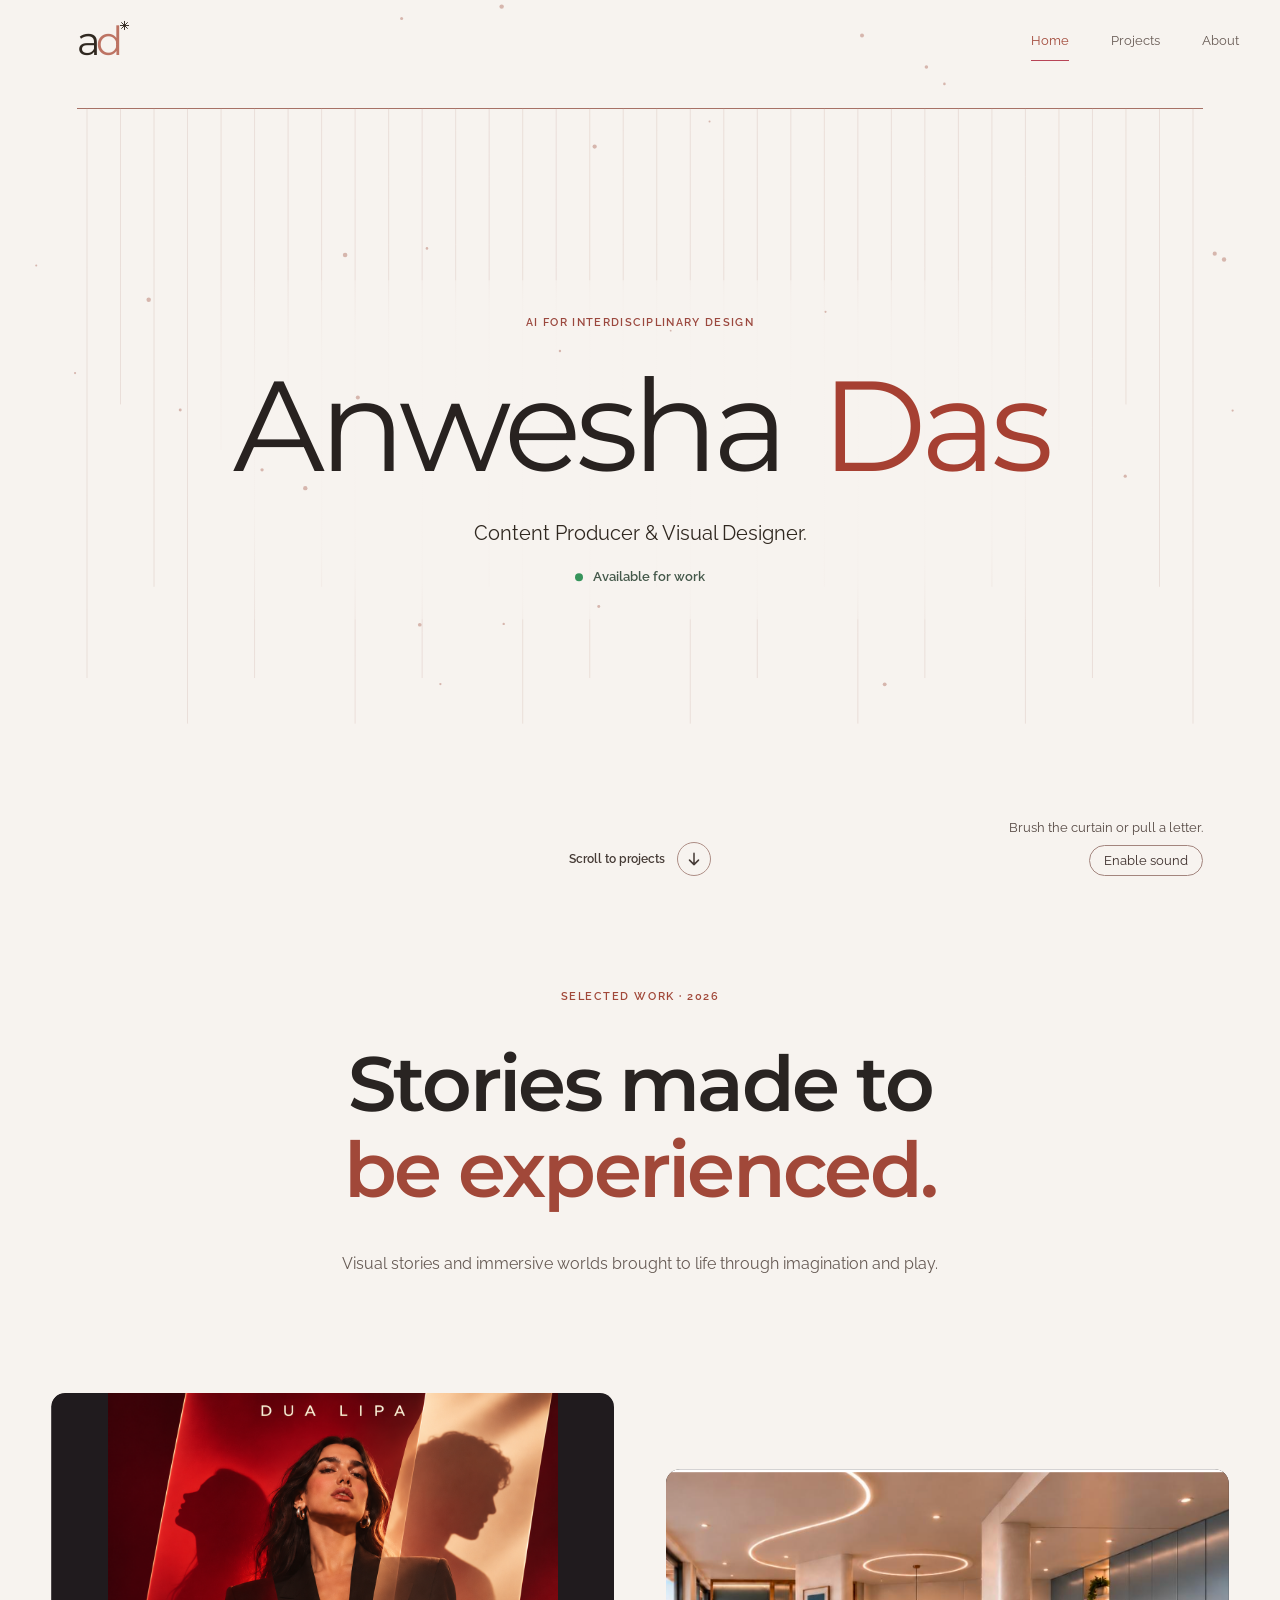
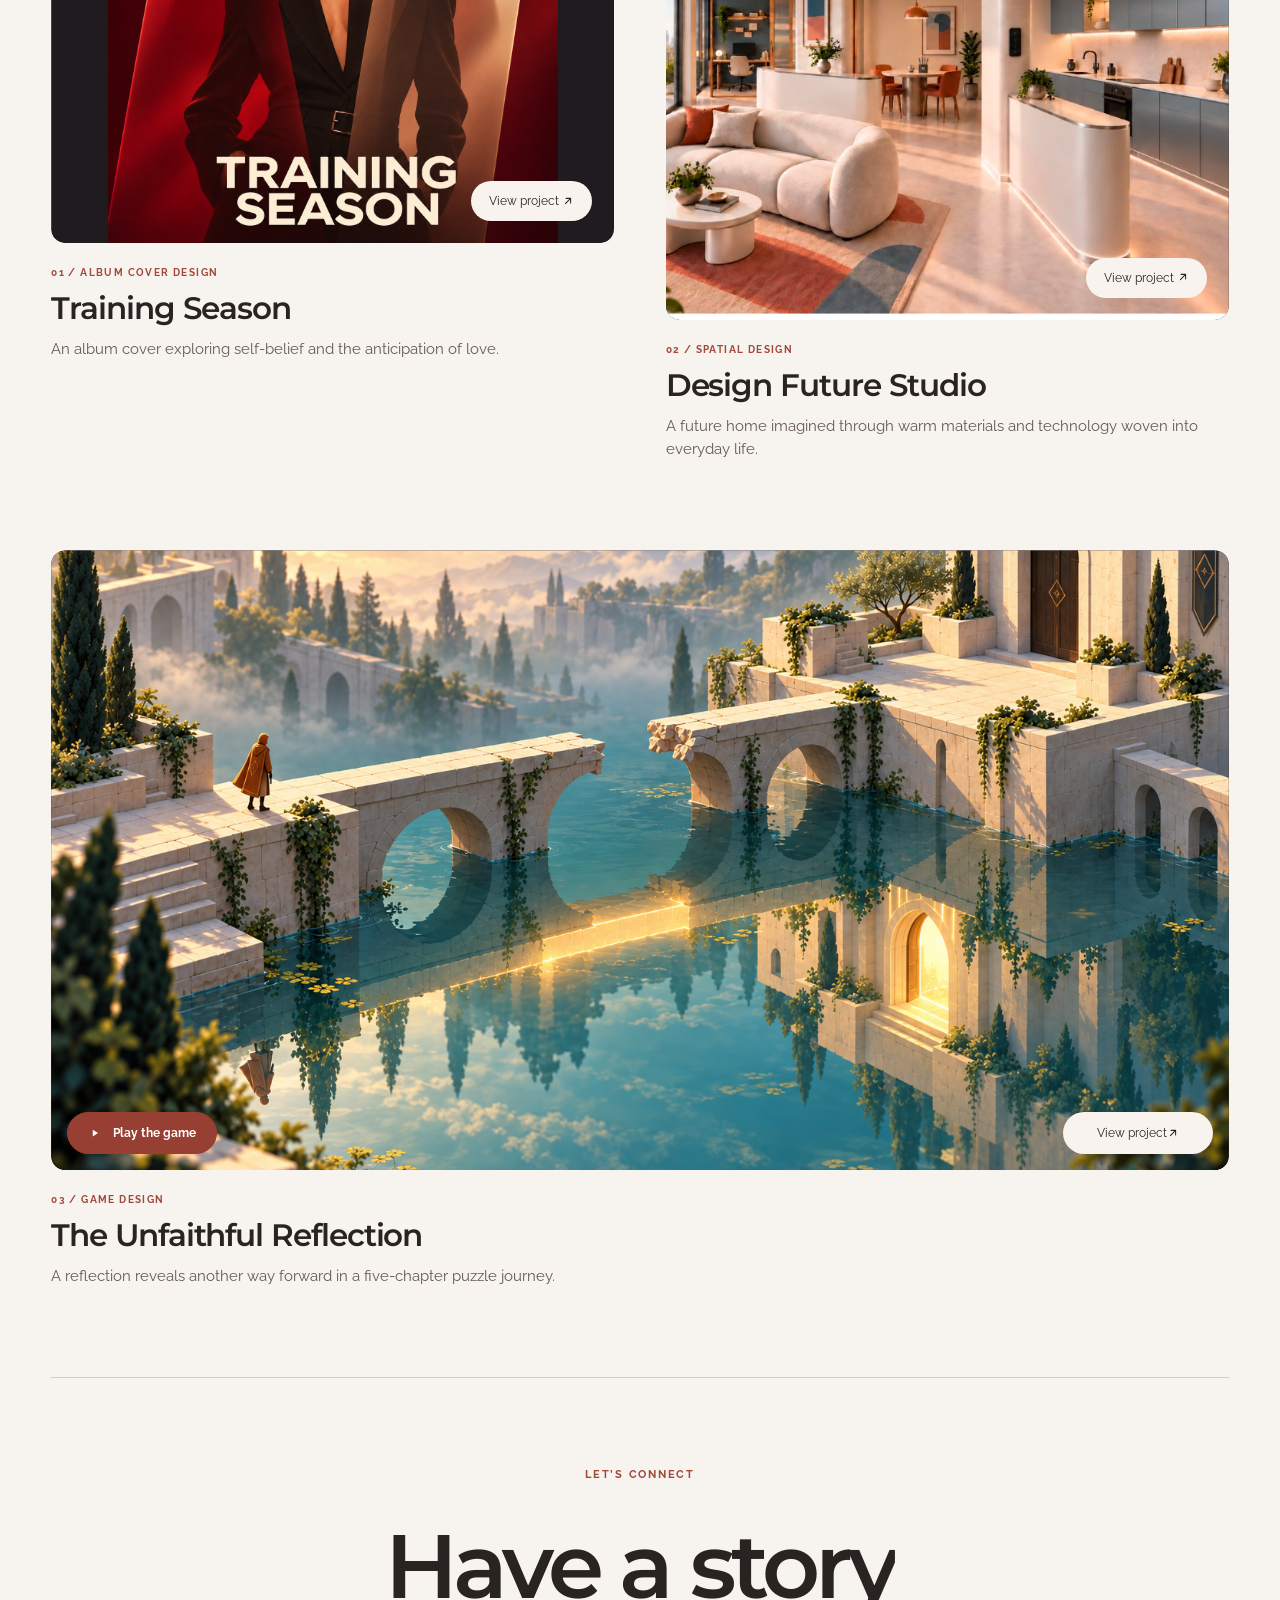
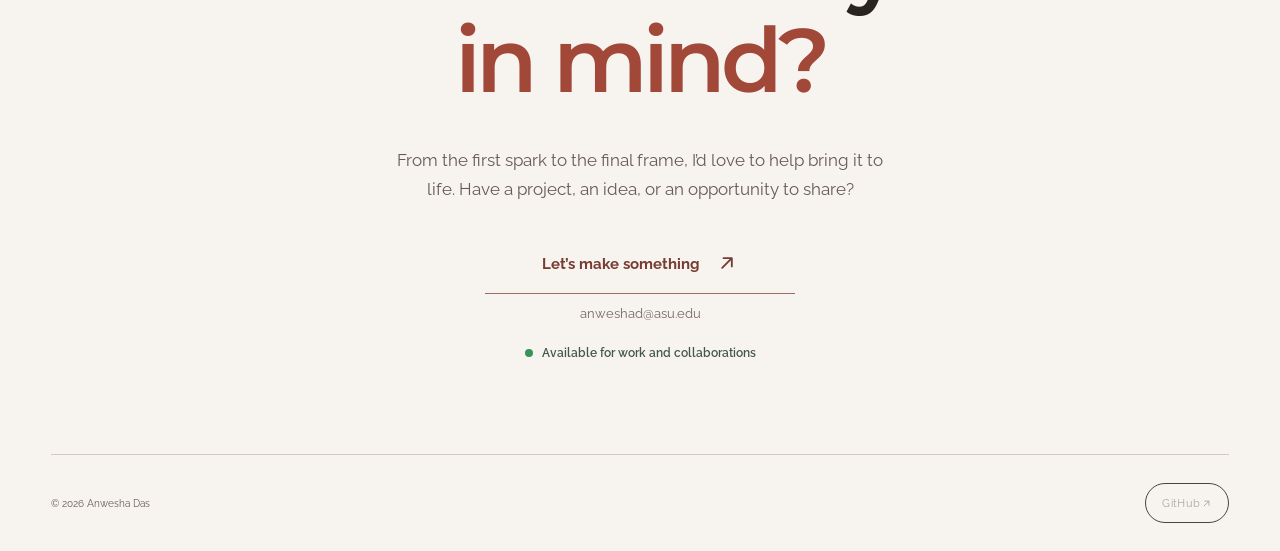
==== commit dd2dfed6: "Render portfolio icons consistently on mobile" ====
--- a/index.html
+++ b/index.html
@@ -6,8 +6,8 @@
     if (!location.hash) window.scrollTo({top: 0, left: 0, behavior: 'instant'});
   });
 }
-</script><meta name="viewport" content="width=device-width,initial-scale=1"><meta name="description" content="Anwesha Das explores visual expression, worldbuilding, and playful interaction through AI for interdisciplinary design."><title>Anwesha Das — AI for Interdisciplinary Design Portfolio</title><link rel="stylesheet" href="style.css?v=20261108-playable"><link rel="stylesheet" href="bridge.css?v=sound-control-fix"><link rel="stylesheet" href="folio.css?v=rounded-projects"><link rel="stylesheet" href="site-experience.css?v=intro-counter"><link rel="stylesheet" href="project-carousel.css?v=deck-reveal"><link rel="stylesheet" href="contact-section.css?v=4"><link rel="stylesheet" href="curated-gallery.css?v=2"></head>
-<body><header class="wrap"><a href="#home" class="logo" aria-label="Anwesha Das home">a<span>d</span><i>✳</i></a><nav aria-label="Main navigation"><a class="active" href="#home">Home</a><a href="#projects">Projects</a><button id="aboutOpen">About</button></nav></header>
+</script><meta name="viewport" content="width=device-width,initial-scale=1"><meta name="description" content="Anwesha Das explores visual expression, worldbuilding, and playful interaction through AI for interdisciplinary design."><title>Anwesha Das — AI for Interdisciplinary Design Portfolio</title><link rel="stylesheet" href="style.css?v=20261108-playable"><link rel="stylesheet" href="bridge.css?v=sound-control-fix"><link rel="stylesheet" href="folio.css?v=rounded-projects"><link rel="stylesheet" href="site-experience.css?v=icons-2"><link rel="stylesheet" href="project-carousel.css?v=deck-reveal"><link rel="stylesheet" href="contact-section.css?v=4"><link rel="stylesheet" href="curated-gallery.css?v=2"></head>
+<body><header class="wrap"><a href="#home" class="logo" aria-label="Anwesha Das home">a<span>d</span><i><svg class="ui-icon" aria-hidden="true" focusable="false" viewBox="0 0 16 16" width="1em" height="1em" fill="none" stroke="currentColor" stroke-width="1.35" stroke-linecap="round" stroke-linejoin="round"><path d="M8 2v12M2 8h12M3.75 3.75l8.5 8.5m0-8.5-8.5 8.5"/></svg></i></a><nav aria-label="Main navigation"><a class="active" href="#home">Home</a><a href="#projects">Projects</a><button id="aboutOpen">About</button></nav></header>
 <main id="home"><section class="bridge-intro" aria-labelledby="bridge-title">
   <div class="bridge-copy">
     <p class="bridge-course">AI for Interdisciplinary Design</p>
@@ -15,7 +15,7 @@
     <p class="bridge-role">Content Producer &amp; Visual Designer.</p>
     <p class="availability"><span class="availability-dot" aria-hidden="true"></span>Available for work</p>
   </div>
-  <a class="scroll-cue" href="#projects"><span>Scroll to projects</span><span class="scroll-arrow" aria-hidden="true">↓</span></a>
+  <a class="scroll-cue" href="#projects"><span>Scroll to projects</span><span class="scroll-arrow" aria-hidden="true"><svg class="ui-icon" aria-hidden="true" focusable="false" viewBox="0 0 16 16" width="1em" height="1em" fill="none" stroke="currentColor" stroke-width="1.35" stroke-linecap="round" stroke-linejoin="round"><path d="M8 3v10m0 0-4-4m4 4 4-4"/></svg></span></a>
   <figure class="letter-curtain">
     <div class="thread-stage"><canvas tabindex="0" role="button" aria-label="Brush across the letters or drag one string. Use the left and right arrows to choose a string and Space to pluck it."></canvas></div>
     <figcaption><span>Brush the curtain or pull a letter.</span> <button id="chimes" type="button" aria-pressed="false" hidden>Enable sound</button></figcaption>
@@ -26,15 +26,15 @@
     <div class="work-introduction"><p class="work-label">Selected work · 2026</p><h2 id="projects-title" aria-label="Stories made to be experienced."><span class="work-line" aria-hidden="true"><span class="work-word">Stories</span> <span class="work-word">made</span> <span class="work-word">to</span></span><span class="work-line" aria-hidden="true"><span class="work-word">be</span> <span class="work-word">experienced.</span></span></h2><p class="work-deck">Visual stories and immersive worlds brought to life through imagination and play.</p></div>
     <div class="featured-grid" aria-label="Selected projects">
       <article class="featured-card">
-        <a class="featured-image album-image" href="album.html" aria-label="View Training Season"><img src="assets/training-season-redesign.png" alt="Training Season album cover"><span class="view-case" aria-hidden="true">View project ↗</span></a>
+        <a class="featured-image album-image" href="album.html" aria-label="View Training Season"><img src="assets/training-season-redesign.png" alt="Training Season album cover"><span class="view-case" aria-hidden="true">View project <svg class="ui-icon" aria-hidden="true" focusable="false" viewBox="0 0 16 16" width="1em" height="1em" fill="none" stroke="currentColor" stroke-width="1.35" stroke-linecap="round" stroke-linejoin="round"><path d="M4.5 11.5 11.5 4.5M5.5 4.5h6v6"/></svg></span></a>
         <div class="featured-caption"><span class="gallery-label">01 / ALBUM COVER DESIGN</span><h3><a href="album.html">Training Season</a></h3><p>An album cover exploring self-belief and the anticipation of love.</p></div>
       </article>
       <article class="featured-card">
-        <a class="featured-image" href="environment.html" aria-label="View Design Future Studio"><img src="assets/future-space-studio.png" alt="Design Future Studio interior"><span class="view-case" aria-hidden="true">View project ↗</span></a>
+        <a class="featured-image" href="environment.html" aria-label="View Design Future Studio"><img src="assets/future-space-studio.png" alt="Design Future Studio interior"><span class="view-case" aria-hidden="true">View project <svg class="ui-icon" aria-hidden="true" focusable="false" viewBox="0 0 16 16" width="1em" height="1em" fill="none" stroke="currentColor" stroke-width="1.35" stroke-linecap="round" stroke-linejoin="round"><path d="M4.5 11.5 11.5 4.5M5.5 4.5h6v6"/></svg></span></a>
         <div class="featured-caption"><span class="gallery-label">02 / SPATIAL DESIGN</span><h3><a href="environment.html">Design Future Studio</a></h3><p>A future home imagined through warm materials and technology woven into everyday life.</p></div>
       </article>
       <article class="featured-card featured-wide">
-        <div class="game-card-media"><a class="featured-image" href="game.html" aria-label="View The Unfaithful Reflection"><img src="assets/TheUnfaithfulReflection.png" alt="A traveller facing a broken bridge above still water"><span class="view-case" aria-hidden="true">View project ↗</span></a><a class="featured-play" href="game-next-phase/">▶ Play the game</a></div>
+        <div class="game-card-media"><a class="featured-image" href="game.html" aria-label="View The Unfaithful Reflection"><img src="assets/TheUnfaithfulReflection.png" alt="A traveller facing a broken bridge above still water"><span class="view-case" aria-hidden="true">View project <svg class="ui-icon" aria-hidden="true" focusable="false" viewBox="0 0 16 16" width="1em" height="1em" fill="none" stroke="currentColor" stroke-width="1.35" stroke-linecap="round" stroke-linejoin="round"><path d="M4.5 11.5 11.5 4.5M5.5 4.5h6v6"/></svg></span></a><a class="featured-play" href="game-next-phase/"><svg class="ui-icon" aria-hidden="true" focusable="false" viewBox="0 0 16 16" width="1em" height="1em" fill="none" stroke="currentColor" stroke-width="1.35" stroke-linecap="round" stroke-linejoin="round"><path d="M5 3.5v9l7-4.5z" fill="currentColor" stroke="none"/></svg> Play the game</a></div>
         <div class="featured-caption"><span class="gallery-label">03 / GAME DESIGN</span><h3><a href="game.html">The Unfaithful Reflection</a></h3><p>A reflection reveals another way forward in a five-chapter puzzle journey.</p></div>
       </article>
     </div>
@@ -48,12 +48,12 @@
     </div>
     <div class="contact-invitation">
       <p>From the first spark to the final frame, I’d love to help bring it to life. Have a project, an idea, or an opportunity to share?</p>
-      <a class="contact-link" href="mailto:anweshad@asu.edu"><span>Let’s make something</span><span aria-hidden="true">↗</span></a>
+      <a class="contact-link" href="mailto:anweshad@asu.edu"><span>Let’s make something</span><span aria-hidden="true"><svg class="ui-icon" aria-hidden="true" focusable="false" viewBox="0 0 16 16" width="1em" height="1em" fill="none" stroke="currentColor" stroke-width="1.35" stroke-linecap="round" stroke-linejoin="round"><path d="M4.5 11.5 11.5 4.5M5.5 4.5h6v6"/></svg></span></a>
       <p class="contact-email">anweshad@asu.edu</p>
       <p class="contact-availability"><span aria-hidden="true"></span> Available for work and collaborations</p>
     </div>
   </div>
 </section></main>
-<footer class="wrap"><div>© 2026 Anwesha Das</div><div class="socials" aria-label="Social profile"><a href="https://github.com/Anweshad93" target="_blank" rel="noreferrer" aria-label="Anwesha Das on GitHub">GitHub ↗</a></div></footer>
-<dialog id="about" aria-labelledby="about-title"><button class="close" aria-label="Close about">×</button><span class="eyebrow">About the designer</span><h2 id="about-title">Anwesha Das</h2><p>I’m a content producer and visual designer studying Media Arts and Sciences at Arizona State University.</p><p>My background is in music videos and television promos. Here, I’m exploring how a story changes when someone can step inside it, move through it, or play with it.</p><a class="folio-link" href="index.html#projects" onclick="this.closest('dialog').close()">View selected work ↘</a></dialog><script src="bridge.js?v=four-instruments-preview" defer></script><script src="navigation.js"></script><script src="featured-work.js?v=deck-reveal" defer></script><script src="site-experience.js?v=intro-counter" defer></script></body></html>
+<footer class="wrap"><div>© 2026 Anwesha Das</div><div class="socials" aria-label="Social profile"><a href="https://github.com/Anweshad93" target="_blank" rel="noreferrer" aria-label="Anwesha Das on GitHub">GitHub <svg class="ui-icon" aria-hidden="true" focusable="false" viewBox="0 0 16 16" width="1em" height="1em" fill="none" stroke="currentColor" stroke-width="1.35" stroke-linecap="round" stroke-linejoin="round"><path d="M4.5 11.5 11.5 4.5M5.5 4.5h6v6"/></svg></a></div></footer>
+<dialog id="about" aria-labelledby="about-title"><button class="close" aria-label="Close about">×</button><span class="eyebrow">About the designer</span><h2 id="about-title">Anwesha Das</h2><p>I’m a content producer and visual designer studying Media Arts and Sciences at Arizona State University.</p><p>My background is in music videos and television promos. Here, I’m exploring how a story changes when someone can step inside it, move through it, or play with it.</p><a class="folio-link" href="index.html#projects" onclick="this.closest('dialog').close()">View selected work <svg class="ui-icon" aria-hidden="true" focusable="false" viewBox="0 0 16 16" width="1em" height="1em" fill="none" stroke="currentColor" stroke-width="1.35" stroke-linecap="round" stroke-linejoin="round"><path d="M4.5 4.5l7 7M5.5 11.5h6v-6"/></svg></a></dialog><script src="bridge.js?v=four-instruments-preview" defer></script><script src="navigation.js"></script><script src="featured-work.js?v=deck-reveal" defer></script><script src="site-experience.js?v=intro-counter" defer></script></body></html>
 
--- a/site-experience.css
+++ b/site-experience.css
@@ -1,4 +1,6 @@
 /* Shared portfolio palette */
+.ui-icon {display:inline-block !important;width:1em;height:1em;vertical-align:-.12em;flex:none}
+header .logo i .ui-icon {display:block !important;vertical-align:baseline}
 body {--bg:#f7f3ef;--text:#292422;--line:#d6c9c0;--muted:#685b55;background:var(--bg);color:var(--text)}
 body:not(.game-page) > header nav a,body:not(.game-page) > header nav button,
 .game-page > header nav a,.game-page > header nav button {color:#685b55}
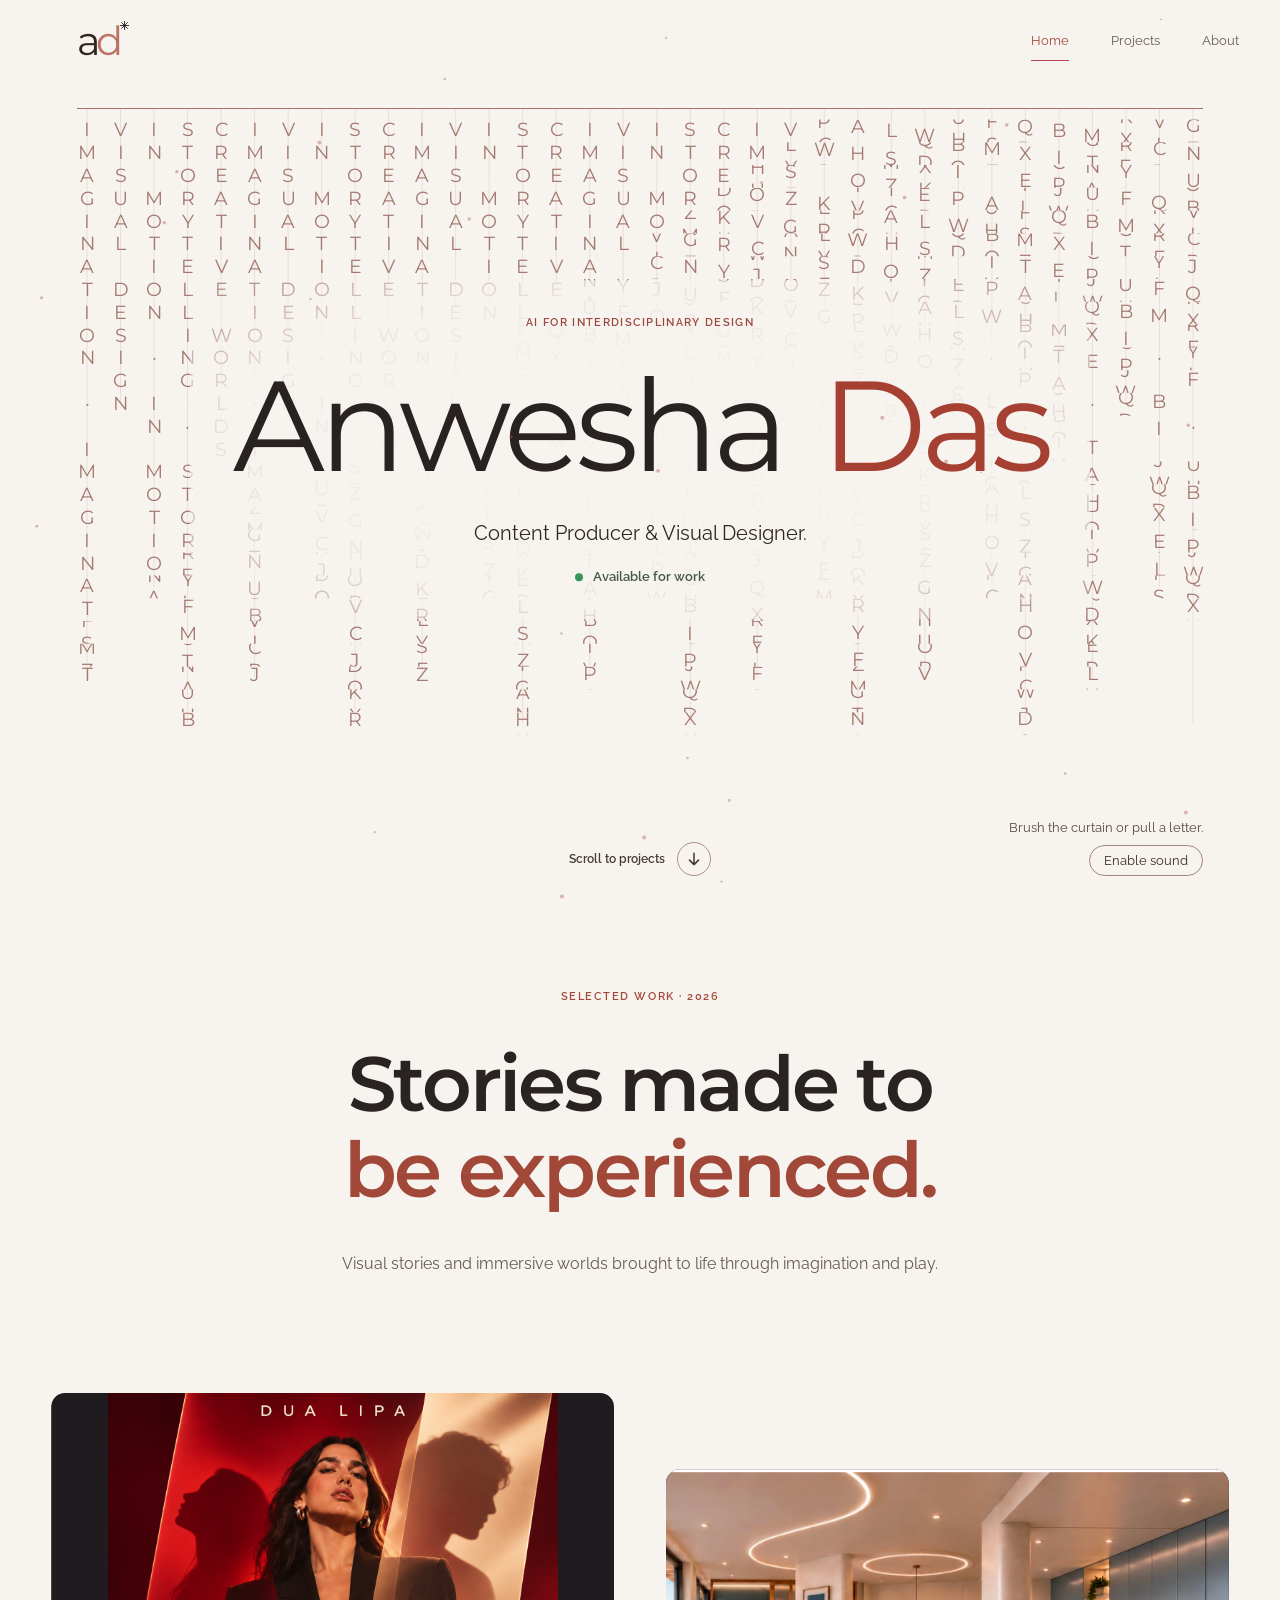
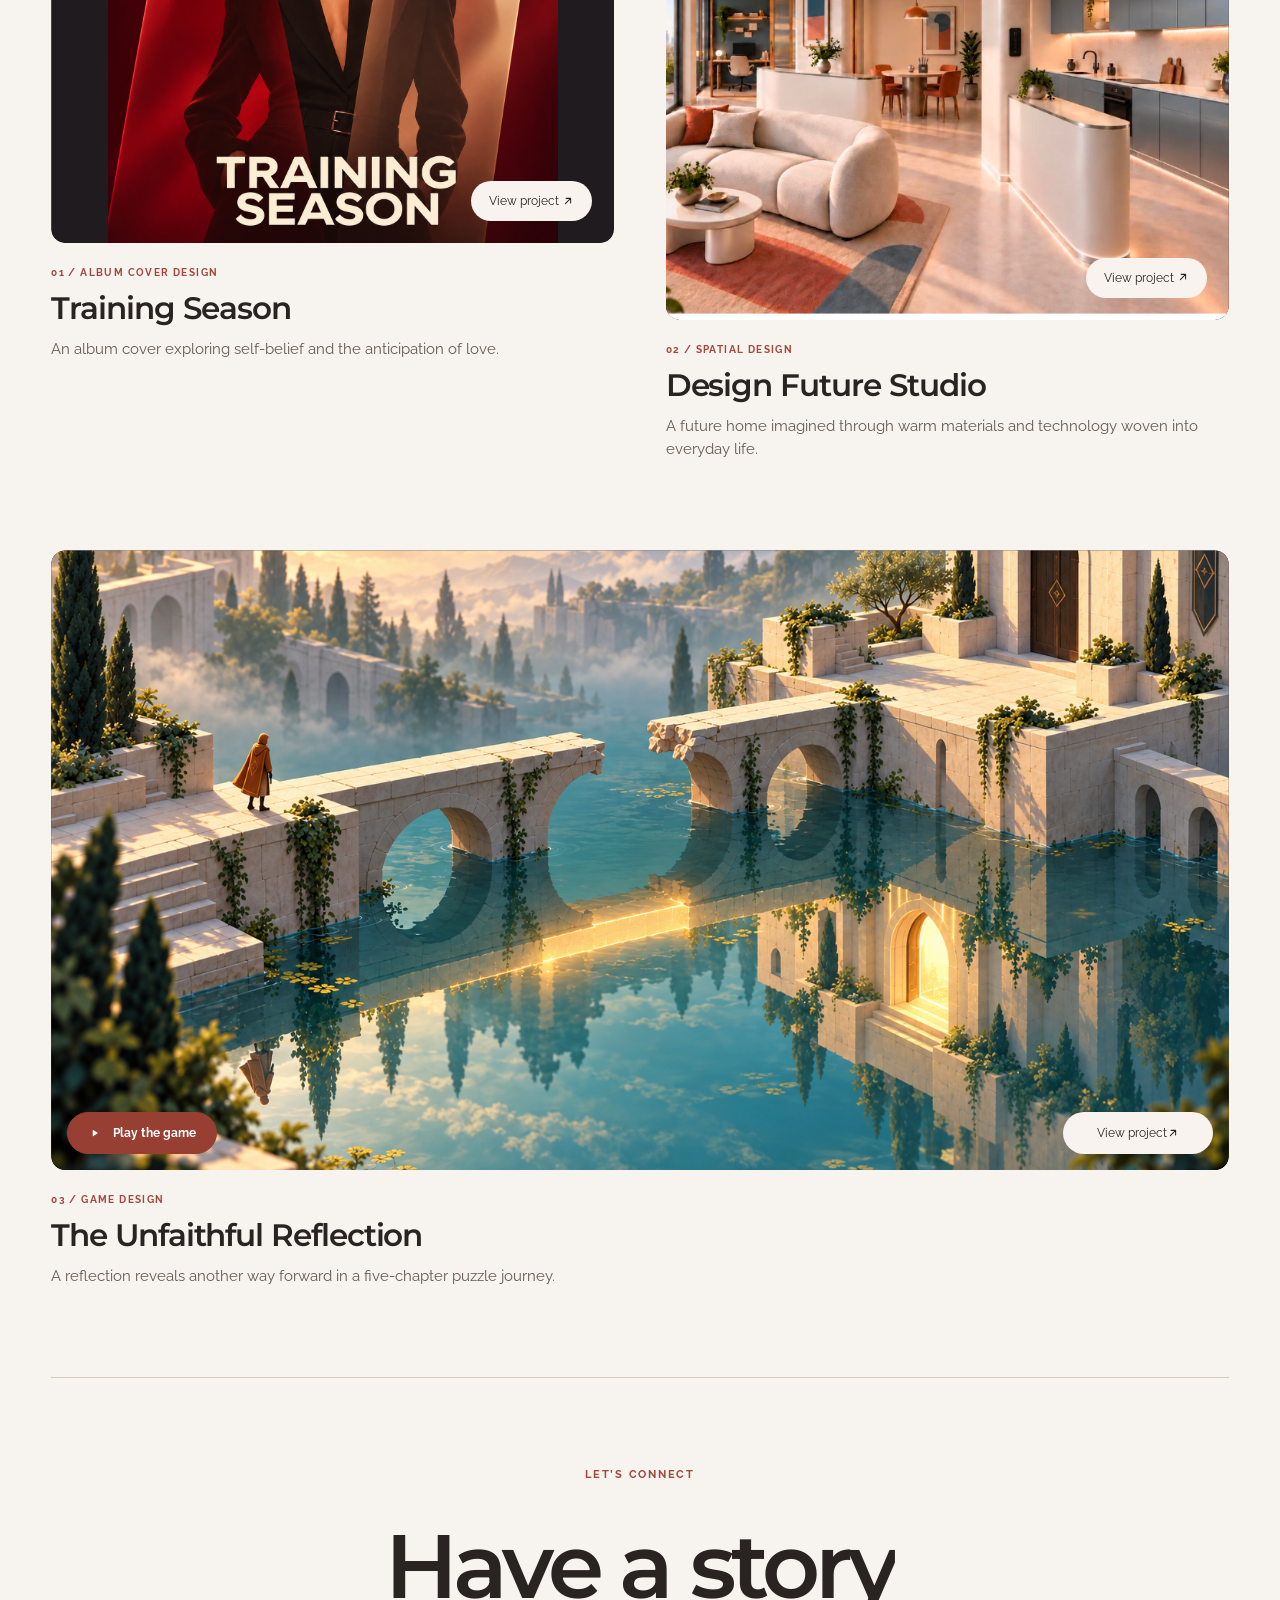
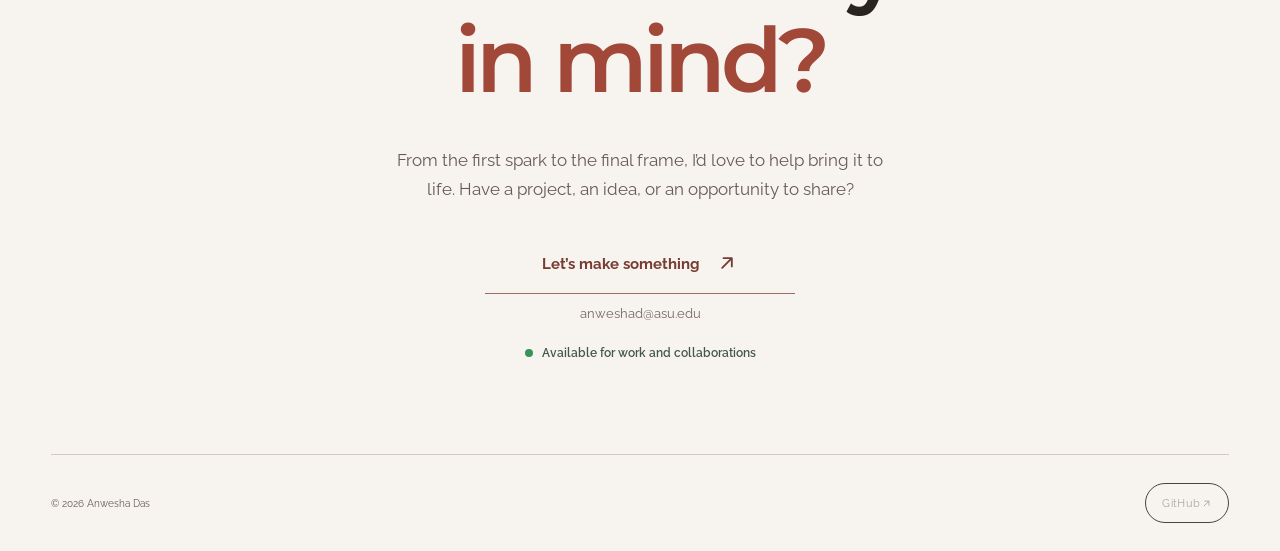
==== commit dd3f823b: "Smooth game project card reveal" ====
--- a/index.html
+++ b/index.html
@@ -6,7 +6,7 @@
     if (!location.hash) window.scrollTo({top: 0, left: 0, behavior: 'instant'});
   });
 }
-</script><meta name="viewport" content="width=device-width,initial-scale=1"><meta name="description" content="Anwesha Das explores visual expression, worldbuilding, and playful interaction through AI for interdisciplinary design."><title>Anwesha Das — AI for Interdisciplinary Design Portfolio</title><link rel="stylesheet" href="style.css?v=20261108-playable"><link rel="stylesheet" href="bridge.css?v=sound-control-fix"><link rel="stylesheet" href="folio.css?v=rounded-projects"><link rel="stylesheet" href="site-experience.css?v=icons-2"><link rel="stylesheet" href="project-carousel.css?v=deck-reveal"><link rel="stylesheet" href="contact-section.css?v=4"><link rel="stylesheet" href="curated-gallery.css?v=2"></head>
+</script><meta name="viewport" content="width=device-width,initial-scale=1"><meta name="description" content="Anwesha Das explores visual expression, worldbuilding, and playful interaction through AI for interdisciplinary design."><title>Anwesha Das — AI for Interdisciplinary Design Portfolio</title><link rel="stylesheet" href="style.css?v=20261108-playable"><link rel="stylesheet" href="bridge.css?v=sound-control-fix"><link rel="stylesheet" href="folio.css?v=rounded-projects"><link rel="stylesheet" href="site-experience.css?v=icons-2"><link rel="stylesheet" href="project-carousel.css?v=deck-reveal"><link rel="stylesheet" href="contact-section.css?v=4"><link rel="stylesheet" href="curated-gallery.css?v=3"></head>
 <body><header class="wrap"><a href="#home" class="logo" aria-label="Anwesha Das home">a<span>d</span><i><svg class="ui-icon" aria-hidden="true" focusable="false" viewBox="0 0 16 16" width="1em" height="1em" fill="none" stroke="currentColor" stroke-width="1.35" stroke-linecap="round" stroke-linejoin="round"><path d="M8 2v12M2 8h12M3.75 3.75l8.5 8.5m0-8.5-8.5 8.5"/></svg></i></a><nav aria-label="Main navigation"><a class="active" href="#home">Home</a><a href="#projects">Projects</a><button id="aboutOpen">About</button></nav></header>
 <main id="home"><section class="bridge-intro" aria-labelledby="bridge-title">
   <div class="bridge-copy">
--- a/curated-gallery.css
+++ b/curated-gallery.css
@@ -15,11 +15,13 @@
 #projects .featured-card.reveal-ready .featured-image {clip-path:inset(0 0 100% 0 round 14px);transition:clip-path 1.15s cubic-bezier(.22,.7,.2,1)}
 #projects .featured-card.reveal-ready .featured-image img {transform:scale(1.07);transition:transform 1.45s cubic-bezier(.22,.7,.2,1)}
 #projects .featured-card.reveal-ready .featured-caption {opacity:0;transform:translateY(18px);transition:opacity .75s ease .18s,transform .75s cubic-bezier(.22,.7,.2,1) .18s}
-#projects .featured-card.reveal-ready .game-card-media .featured-play {opacity:0;transition:opacity .35s ease .95s,background .25s}
+#projects .featured-card.reveal-ready .game-card-media {clip-path:inset(0 0 100% 0 round 14px);transition:clip-path 1.15s cubic-bezier(.22,.7,.2,1)}
+#projects .featured-card.reveal-ready .game-card-media .featured-image {clip-path:none;transition:none}
 #projects .featured-card.reveal-ready.is-visible .featured-image {clip-path:inset(0 round 14px)}
+#projects .featured-card.reveal-ready.is-visible .game-card-media .featured-image {clip-path:none}
 #projects .featured-card.reveal-ready.is-visible .featured-image img {transform:scale(1)}
 #projects .featured-card.reveal-ready.is-visible .featured-caption {opacity:1;transform:none}
-#projects .featured-card.reveal-ready.is-visible .game-card-media .featured-play {opacity:1}
+#projects .featured-card.reveal-ready.is-visible .game-card-media {clip-path:inset(0 round 14px)}
 #projects .featured-card.reveal-ready.is-visible .featured-image:hover img {transform:scale(1.035)}
 @media(max-width:700px) {
  #projects .featured-grid {grid-template-columns:1fr;gap:52px}
@@ -32,5 +34,5 @@
  #projects .featured-card.reveal-ready .featured-image {clip-path:none;transition:none}
  #projects .featured-card.reveal-ready .featured-image img {transform:none;transition:none}
  #projects .featured-card.reveal-ready .featured-caption {opacity:1;transform:none;transition:none}
- #projects .featured-card.reveal-ready .game-card-media .featured-play {opacity:1;transition:none}
+ #projects .featured-card.reveal-ready .game-card-media {clip-path:none;transition:none}
 }
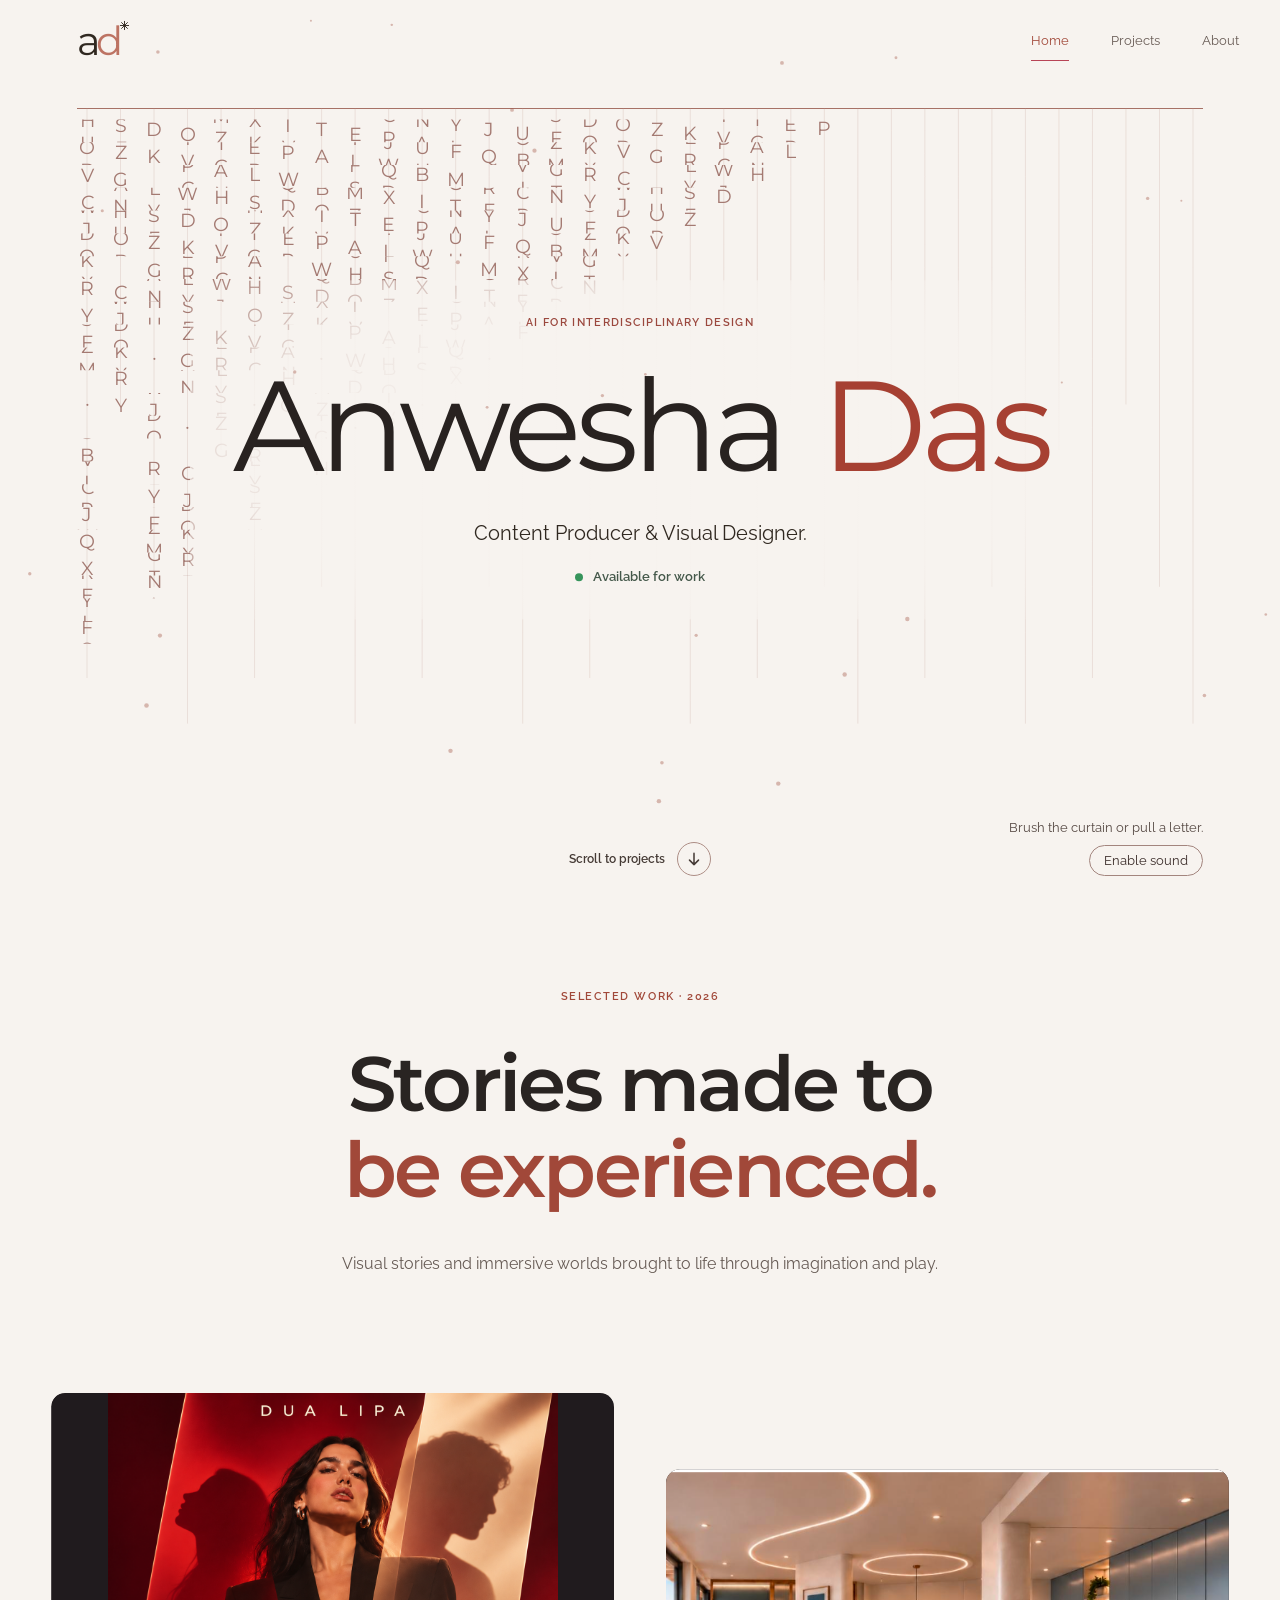
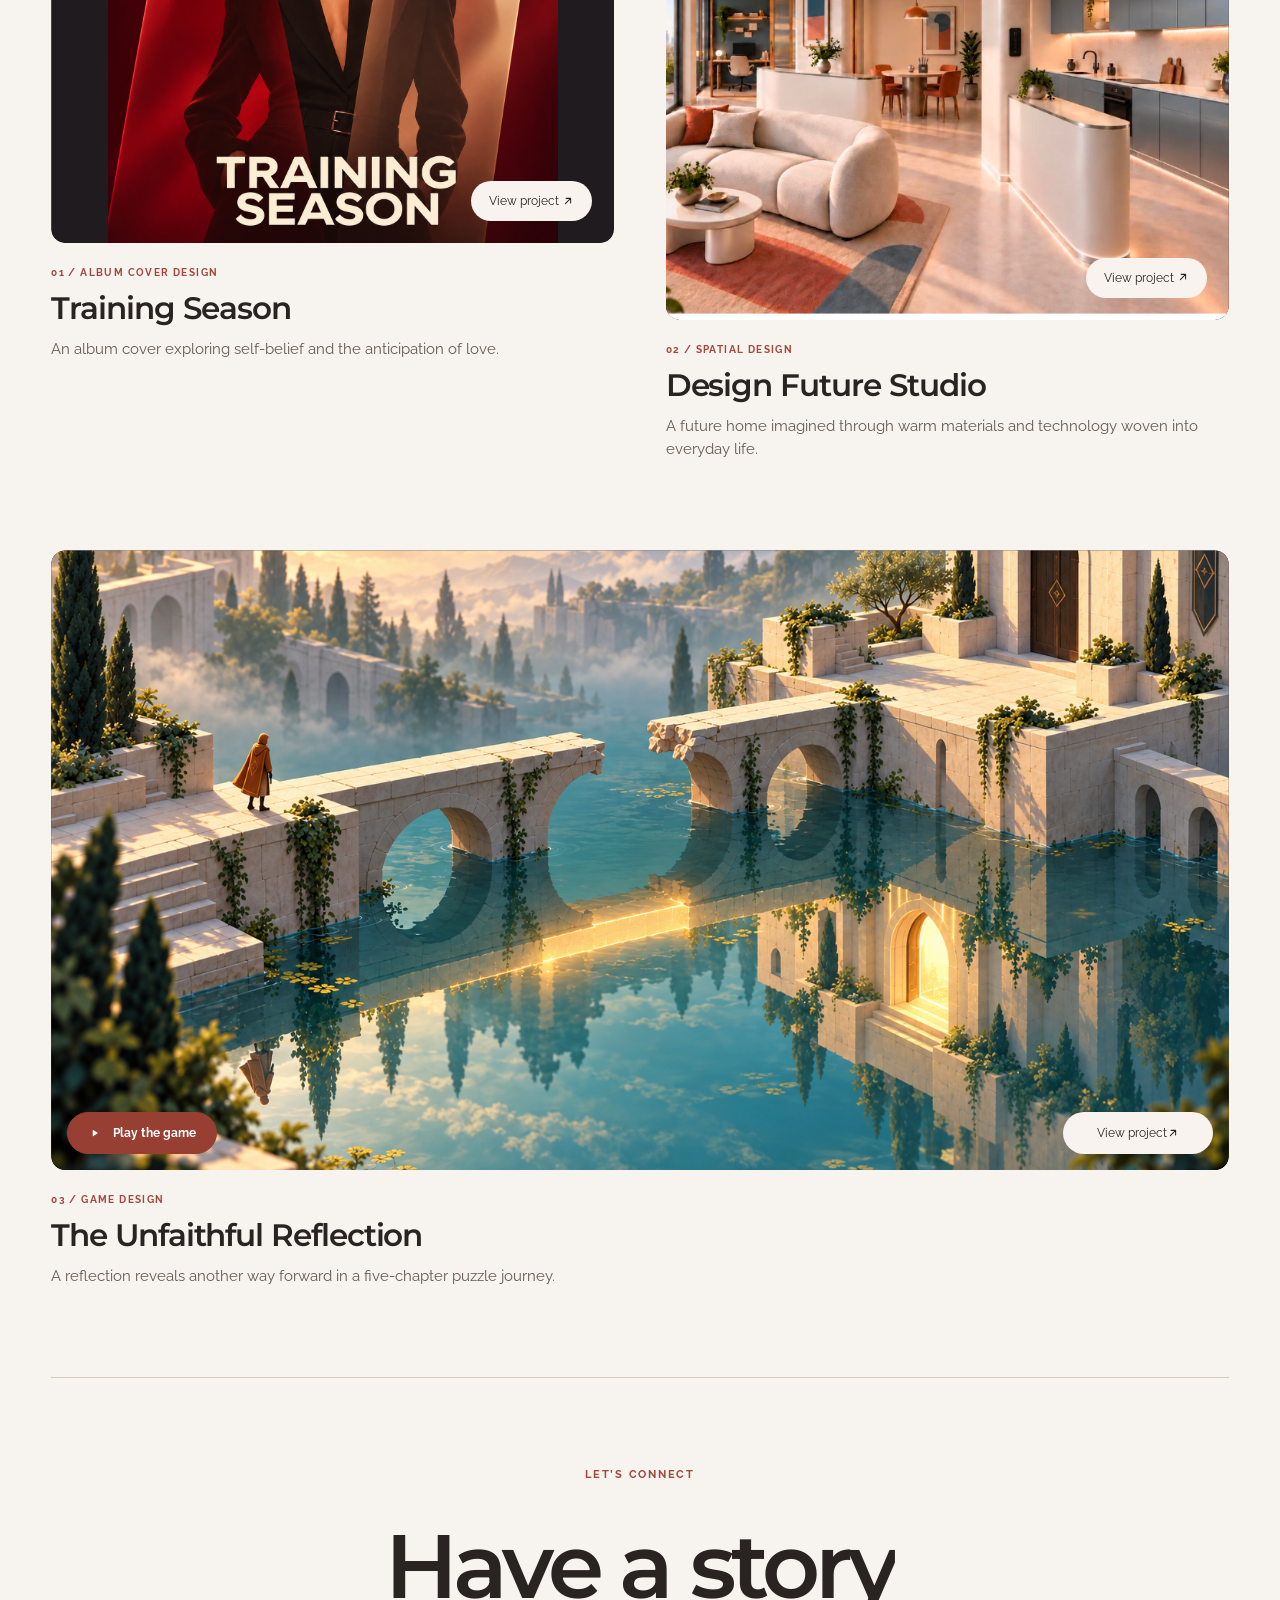
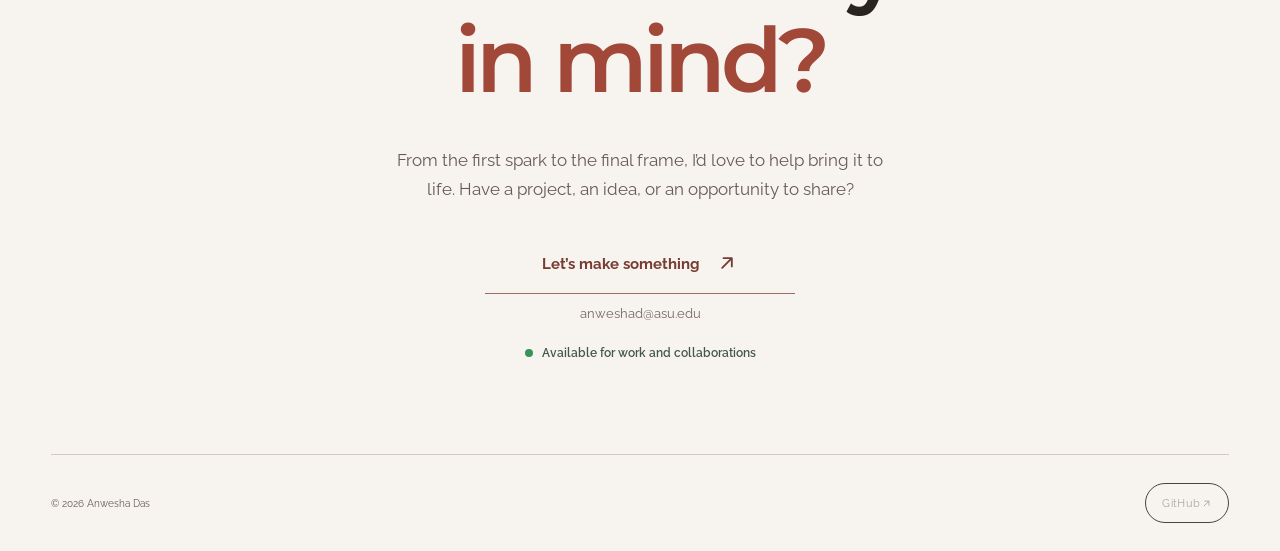
==== commit ca01e50b: "Keep latest garden journal artwork across the journey" ====
--- a/index.html
+++ b/index.html
@@ -34,7 +34,7 @@
         <div class="featured-caption"><span class="gallery-label">02 / SPATIAL DESIGN</span><h3><a href="environment.html">Design Future Studio</a></h3><p>A future home imagined through warm materials and technology woven into everyday life.</p></div>
       </article>
       <article class="featured-card featured-wide">
-        <div class="game-card-media"><a class="featured-image" href="game.html" aria-label="View The Unfaithful Reflection"><img src="assets/TheUnfaithfulReflection.png" alt="A traveller facing a broken bridge above still water"><span class="view-case" aria-hidden="true">View project <svg class="ui-icon" aria-hidden="true" focusable="false" viewBox="0 0 16 16" width="1em" height="1em" fill="none" stroke="currentColor" stroke-width="1.35" stroke-linecap="round" stroke-linejoin="round"><path d="M4.5 11.5 11.5 4.5M5.5 4.5h6v6"/></svg></span></a><a class="featured-play" href="game-next-phase/"><svg class="ui-icon" aria-hidden="true" focusable="false" viewBox="0 0 16 16" width="1em" height="1em" fill="none" stroke="currentColor" stroke-width="1.35" stroke-linecap="round" stroke-linejoin="round"><path d="M5 3.5v9l7-4.5z" fill="currentColor" stroke="none"/></svg> Play the game</a></div>
+        <div class="game-card-media"><a class="featured-image" href="game.html" aria-label="View The Unfaithful Reflection"><img src="assets/TheUnfaithfulReflection.png" alt="A traveller facing a broken bridge above still water"><span class="view-case" aria-hidden="true">View project <svg class="ui-icon" aria-hidden="true" focusable="false" viewBox="0 0 16 16" width="1em" height="1em" fill="none" stroke="currentColor" stroke-width="1.35" stroke-linecap="round" stroke-linejoin="round"><path d="M4.5 11.5 11.5 4.5M5.5 4.5h6v6"/></svg></span></a><a class="featured-play" href="game-next-phase/?v=garden-art-20261127"><svg class="ui-icon" aria-hidden="true" focusable="false" viewBox="0 0 16 16" width="1em" height="1em" fill="none" stroke="currentColor" stroke-width="1.35" stroke-linecap="round" stroke-linejoin="round"><path d="M5 3.5v9l7-4.5z" fill="currentColor" stroke="none"/></svg> Play the game</a></div>
         <div class="featured-caption"><span class="gallery-label">03 / GAME DESIGN</span><h3><a href="game.html">The Unfaithful Reflection</a></h3><p>A reflection reveals another way forward in a five-chapter puzzle journey.</p></div>
       </article>
     </div>
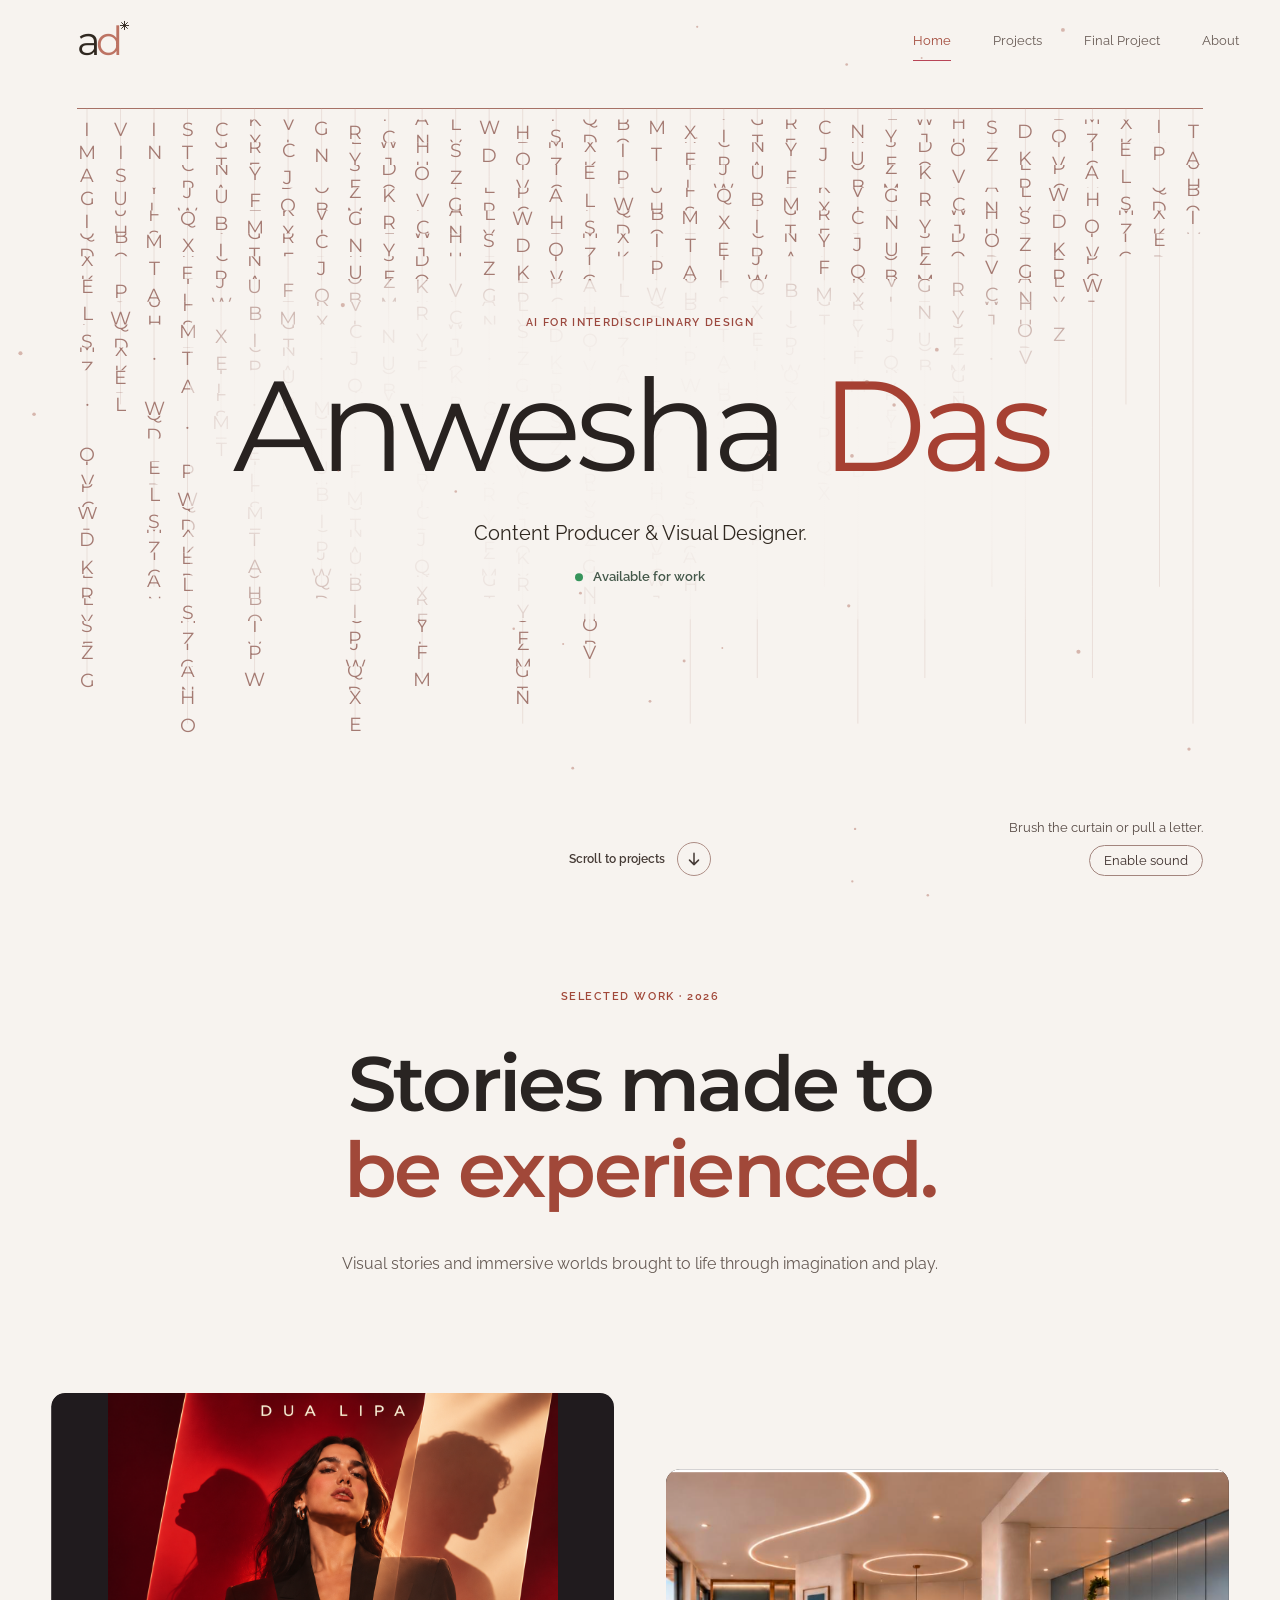
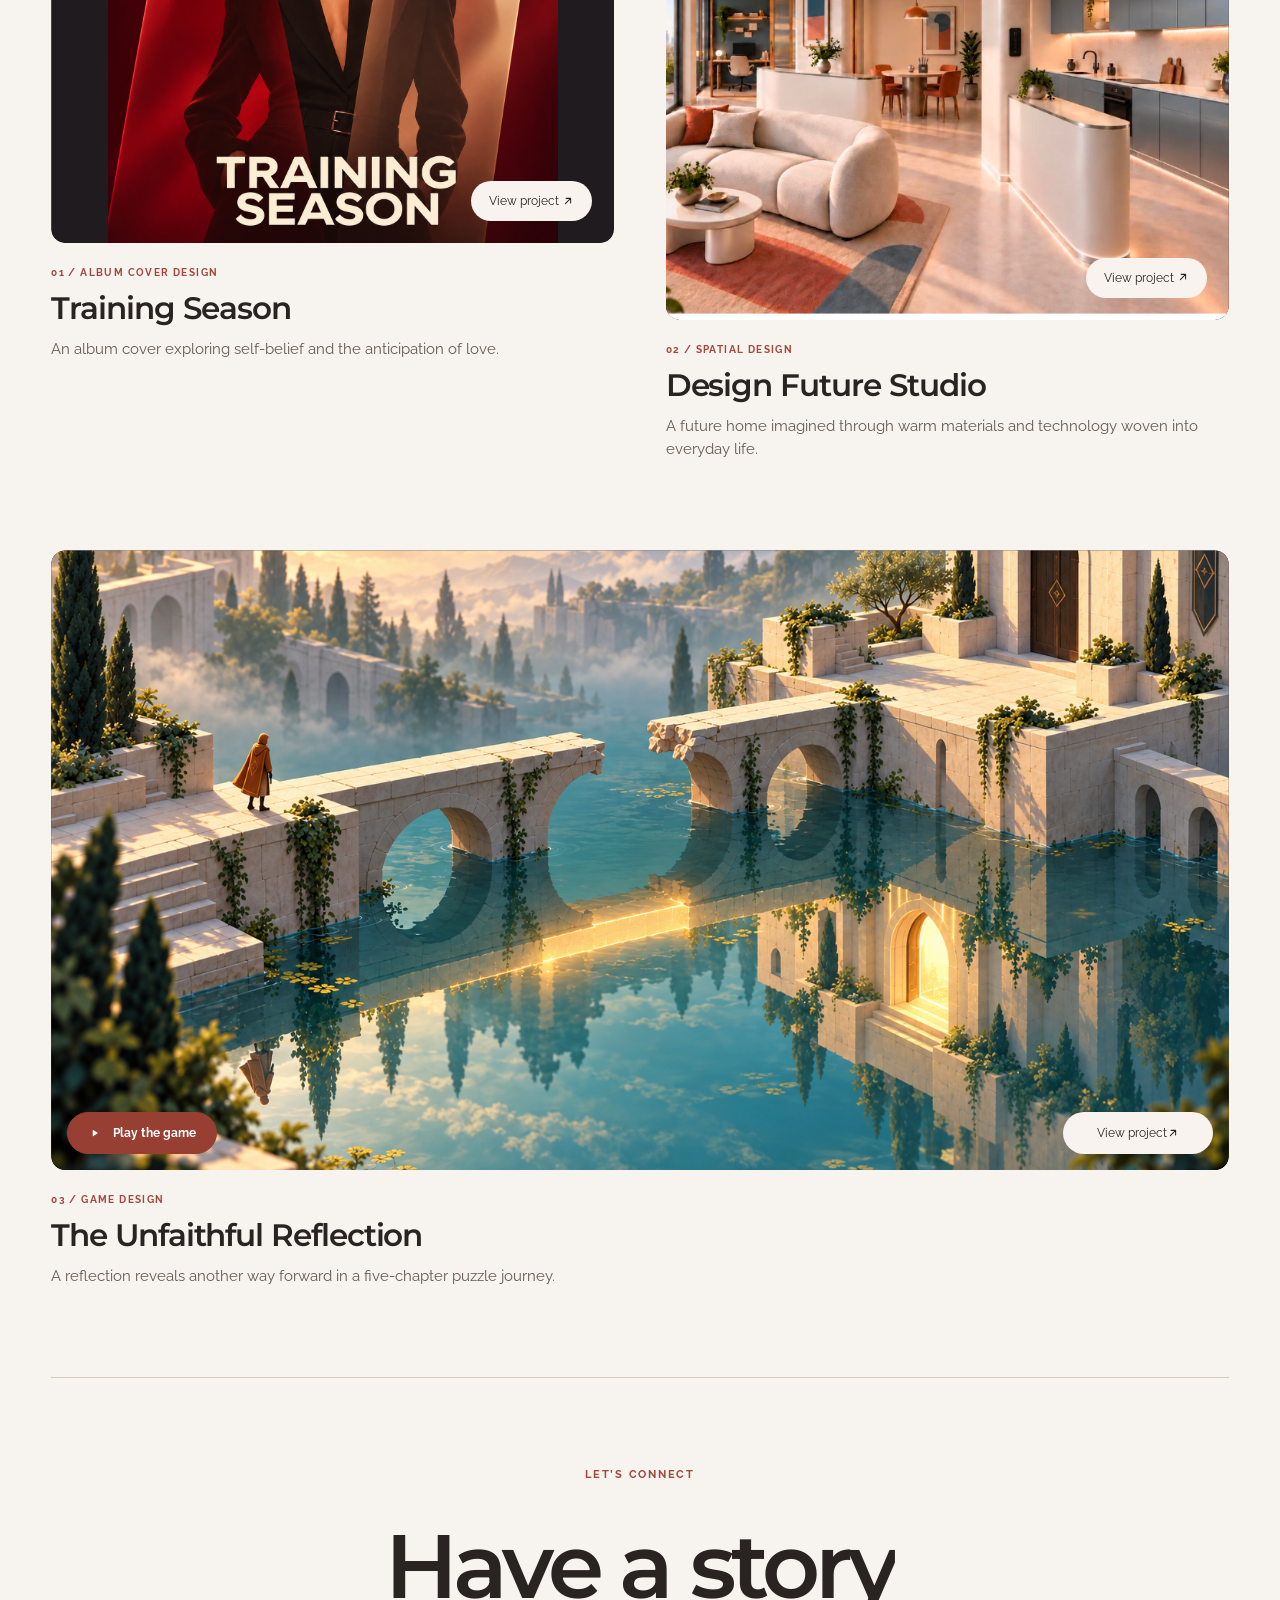
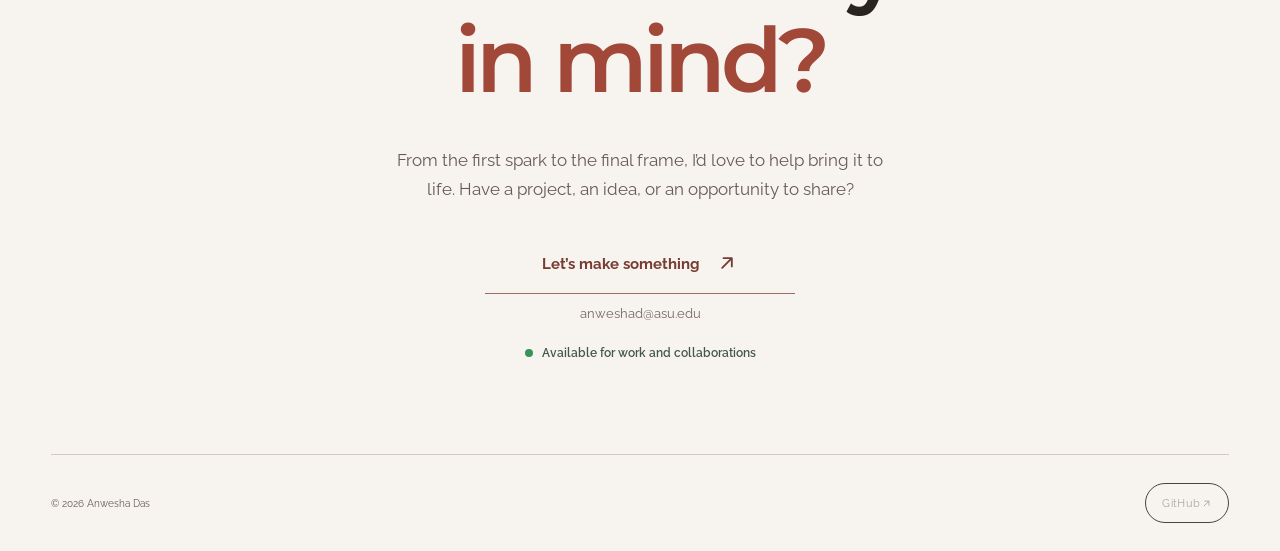
==== commit 53af16ea: "Add final project case study and gameplay gallery" ====
--- a/index.html
+++ b/index.html
@@ -6,8 +6,8 @@
     if (!location.hash) window.scrollTo({top: 0, left: 0, behavior: 'instant'});
   });
 }
-</script><meta name="viewport" content="width=device-width,initial-scale=1"><meta name="description" content="Anwesha Das explores visual expression, worldbuilding, and playful interaction through AI for interdisciplinary design."><title>Anwesha Das — AI for Interdisciplinary Design Portfolio</title><link rel="stylesheet" href="style.css?v=20261108-playable"><link rel="stylesheet" href="bridge.css?v=sound-control-fix"><link rel="stylesheet" href="folio.css?v=rounded-projects"><link rel="stylesheet" href="site-experience.css?v=icons-2"><link rel="stylesheet" href="project-carousel.css?v=deck-reveal"><link rel="stylesheet" href="contact-section.css?v=4"><link rel="stylesheet" href="curated-gallery.css?v=3"></head>
-<body><header class="wrap"><a href="#home" class="logo" aria-label="Anwesha Das home">a<span>d</span><i><svg class="ui-icon" aria-hidden="true" focusable="false" viewBox="0 0 16 16" width="1em" height="1em" fill="none" stroke="currentColor" stroke-width="1.35" stroke-linecap="round" stroke-linejoin="round"><path d="M8 2v12M2 8h12M3.75 3.75l8.5 8.5m0-8.5-8.5 8.5"/></svg></i></a><nav aria-label="Main navigation"><a class="active" href="#home">Home</a><a href="#projects">Projects</a><button id="aboutOpen">About</button></nav></header>
+</script><meta name="viewport" content="width=device-width,initial-scale=1"><meta name="description" content="Anwesha Das explores visual expression, worldbuilding, and playful interaction through AI for interdisciplinary design."><title>Anwesha Das — AI for Interdisciplinary Design Portfolio</title><link rel="stylesheet" href="style.css?v=20261108-playable"><link rel="stylesheet" href="bridge.css?v=sound-control-fix"><link rel="stylesheet" href="folio.css?v=rounded-projects"><link rel="stylesheet" href="site-experience.css?v=final-project-nav-1"><link rel="stylesheet" href="project-carousel.css?v=deck-reveal"><link rel="stylesheet" href="contact-section.css?v=4"><link rel="stylesheet" href="curated-gallery.css?v=3"></head>
+<body><header class="wrap"><a href="#home" class="logo" aria-label="Anwesha Das home">a<span>d</span><i><svg class="ui-icon" aria-hidden="true" focusable="false" viewBox="0 0 16 16" width="1em" height="1em" fill="none" stroke="currentColor" stroke-width="1.35" stroke-linecap="round" stroke-linejoin="round"><path d="M8 2v12M2 8h12M3.75 3.75l8.5 8.5m0-8.5-8.5 8.5"/></svg></i></a><nav aria-label="Main navigation"><a class="active" href="#home">Home</a><a href="#projects">Projects</a><a href="game.html" data-final-project>Final Project</a><button id="aboutOpen">About</button></nav></header>
 <main id="home"><section class="bridge-intro" aria-labelledby="bridge-title">
   <div class="bridge-copy">
     <p class="bridge-course">AI for Interdisciplinary Design</p>
@@ -55,5 +55,5 @@
   </div>
 </section></main>
 <footer class="wrap"><div>© 2026 Anwesha Das</div><div class="socials" aria-label="Social profile"><a href="https://github.com/Anweshad93" target="_blank" rel="noreferrer" aria-label="Anwesha Das on GitHub">GitHub <svg class="ui-icon" aria-hidden="true" focusable="false" viewBox="0 0 16 16" width="1em" height="1em" fill="none" stroke="currentColor" stroke-width="1.35" stroke-linecap="round" stroke-linejoin="round"><path d="M4.5 11.5 11.5 4.5M5.5 4.5h6v6"/></svg></a></div></footer>
-<dialog id="about" aria-labelledby="about-title"><button class="close" aria-label="Close about">×</button><span class="eyebrow">About the designer</span><h2 id="about-title">Anwesha Das</h2><p>I’m a content producer and visual designer studying Media Arts and Sciences at Arizona State University.</p><p>My background is in music videos and television promos. Here, I’m exploring how a story changes when someone can step inside it, move through it, or play with it.</p><a class="folio-link" href="index.html#projects" onclick="this.closest('dialog').close()">View selected work <svg class="ui-icon" aria-hidden="true" focusable="false" viewBox="0 0 16 16" width="1em" height="1em" fill="none" stroke="currentColor" stroke-width="1.35" stroke-linecap="round" stroke-linejoin="round"><path d="M4.5 4.5l7 7M5.5 11.5h6v-6"/></svg></a></dialog><script src="bridge.js?v=four-instruments-preview" defer></script><script src="navigation.js"></script><script src="featured-work.js?v=deck-reveal" defer></script><script src="site-experience.js?v=intro-counter" defer></script></body></html>
+<dialog id="about" aria-labelledby="about-title"><button class="close" aria-label="Close about">×</button><span class="eyebrow">About the designer</span><h2 id="about-title">Anwesha Das</h2><p>I’m a content producer and visual designer studying Media Arts and Sciences at Arizona State University.</p><p>My background is in music videos and television promos. Here, I’m exploring how a story changes when someone can step inside it, move through it, or play with it.</p><a class="folio-link" href="index.html#projects" onclick="this.closest('dialog').close()">View selected work <svg class="ui-icon" aria-hidden="true" focusable="false" viewBox="0 0 16 16" width="1em" height="1em" fill="none" stroke="currentColor" stroke-width="1.35" stroke-linecap="round" stroke-linejoin="round"><path d="M4.5 4.5l7 7M5.5 11.5h6v-6"/></svg></a></dialog><script src="bridge.js?v=four-instruments-preview" defer></script><script src="navigation.js?v=final-project-1"></script><script src="featured-work.js?v=deck-reveal" defer></script><script src="site-experience.js?v=intro-counter" defer></script></body></html>
 
--- a/site-experience.css
+++ b/site-experience.css
@@ -1,6 +1,10 @@
 /* Shared portfolio palette */
 .ui-icon {display:inline-block !important;width:1em;height:1em;vertical-align:-.12em;flex:none}
 header .logo i .ui-icon {display:block !important;vertical-align:baseline}
+@media(max-width:650px) {
+ body > header nav {gap:0;white-space:nowrap}
+ body > header nav a,body > header nav button {font-size:clamp(10px,2.8vw,13px);padding-inline:clamp(4px,1.5vw,9px)}
+}
 body {--bg:#f7f3ef;--text:#292422;--line:#d6c9c0;--muted:#685b55;background:var(--bg);color:var(--text)}
 body:not(.game-page) > header nav a,body:not(.game-page) > header nav button,
 .game-page > header nav a,.game-page > header nav button {color:#685b55}
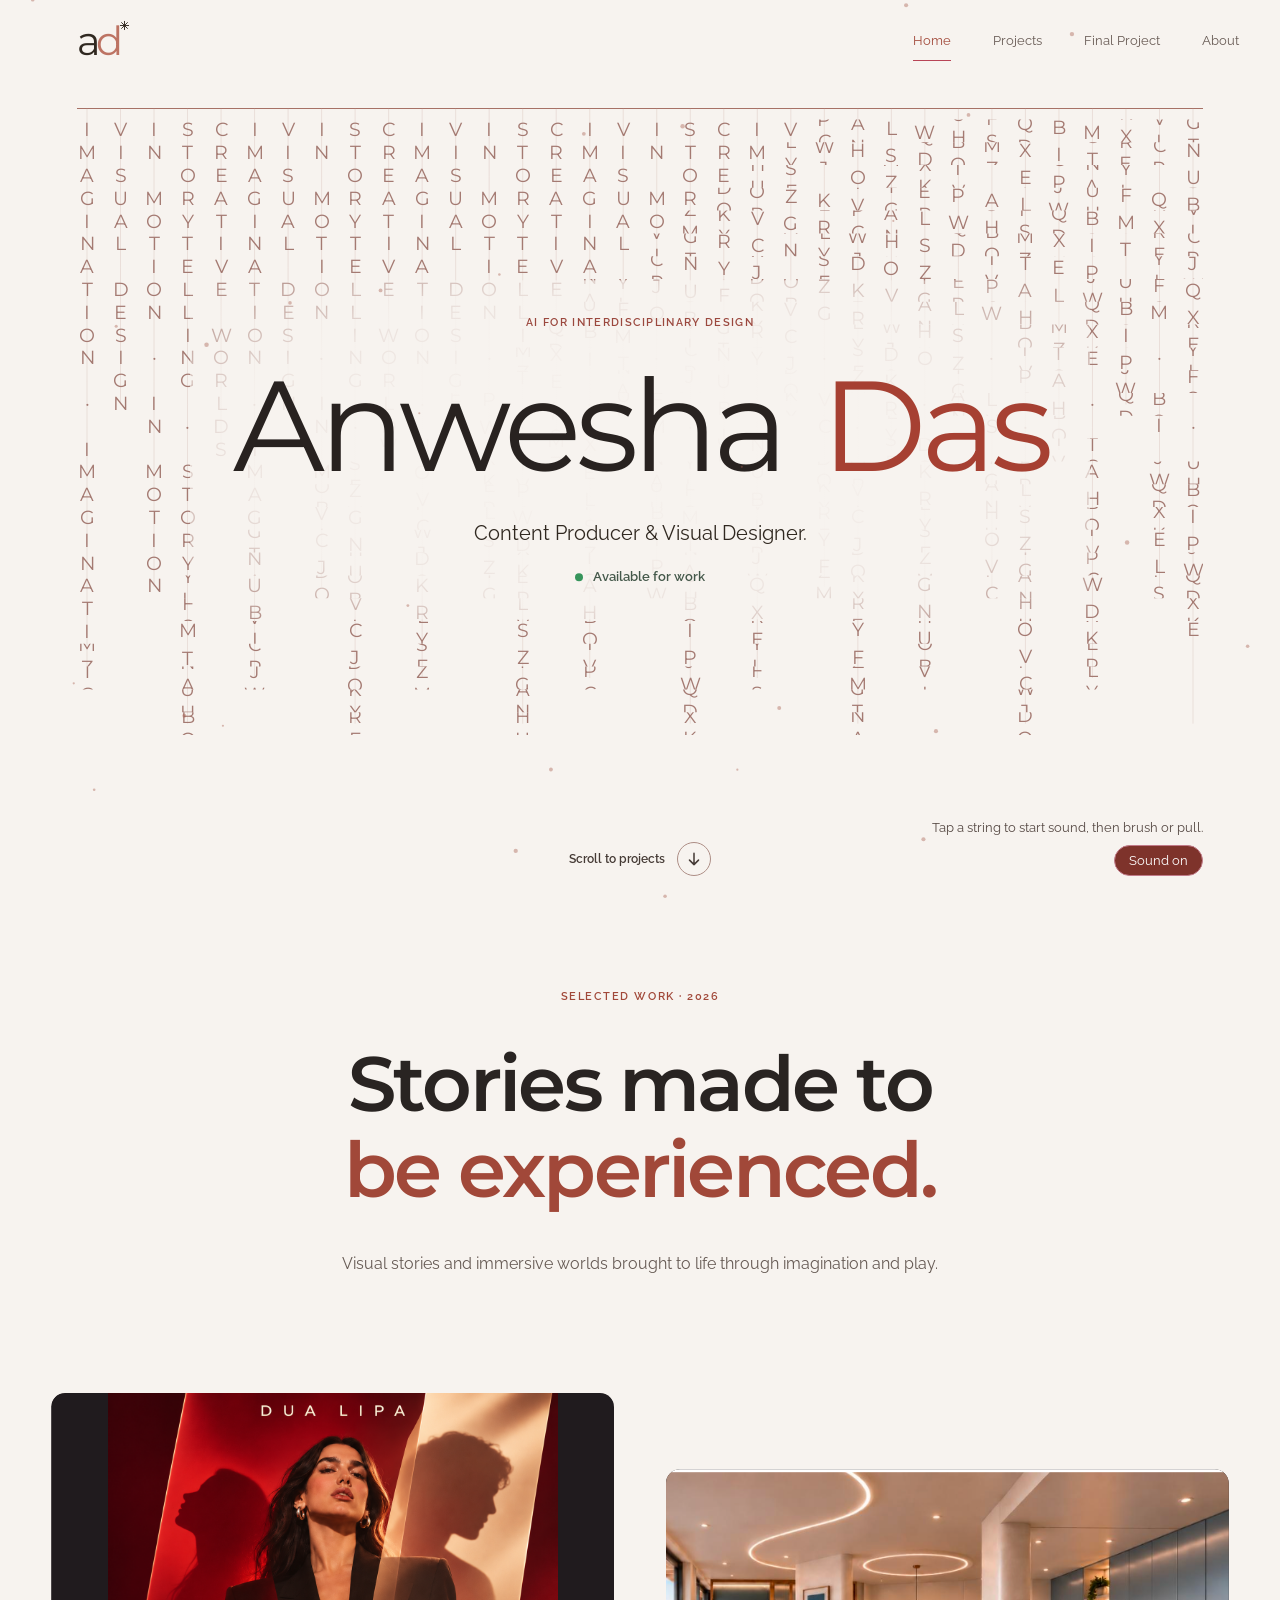
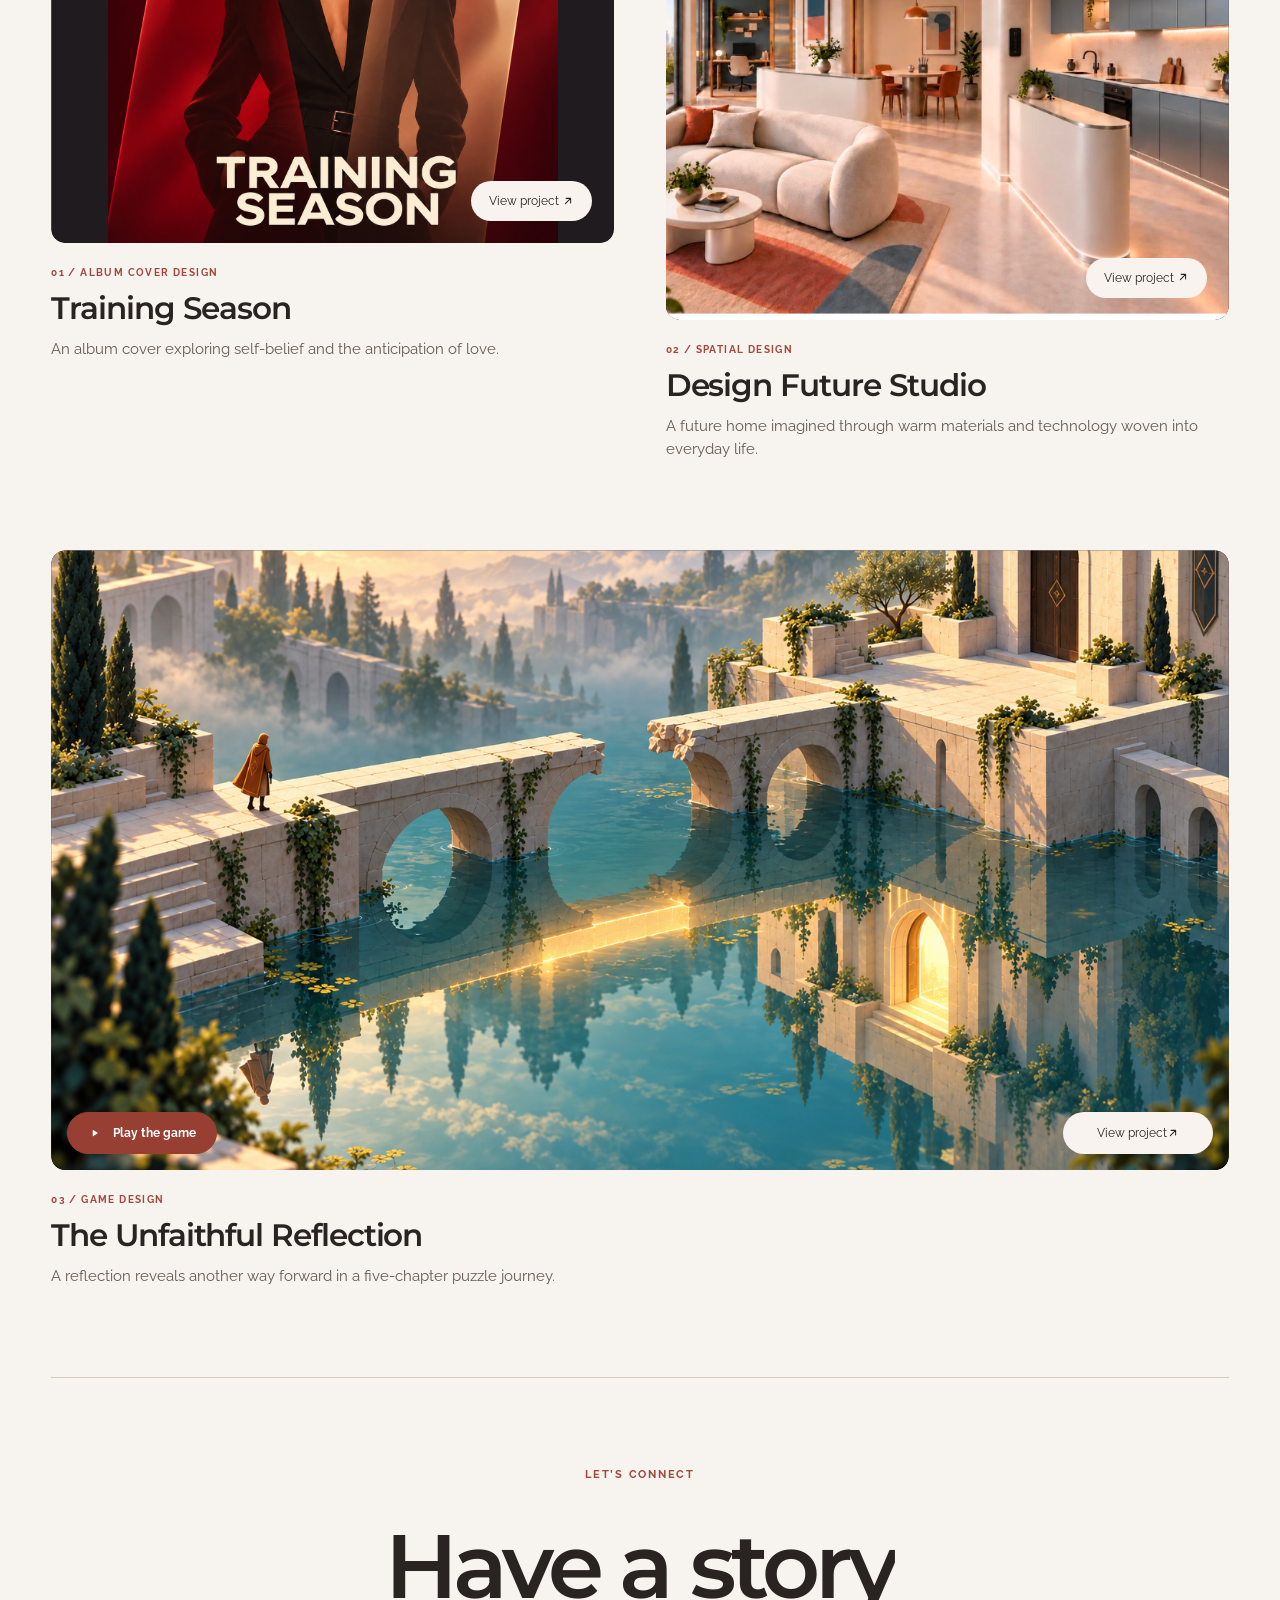
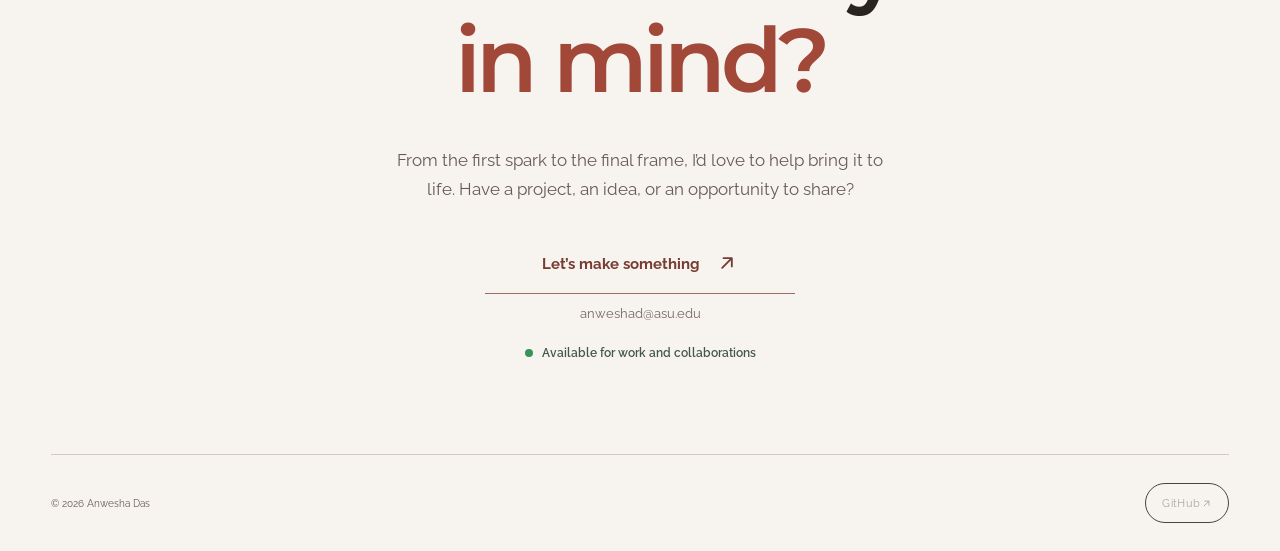
==== commit 9fd3aca5: "Enable string sound by default on first interaction" ====
--- a/index.html
+++ b/index.html
@@ -18,7 +18,7 @@
   <a class="scroll-cue" href="#projects"><span>Scroll to projects</span><span class="scroll-arrow" aria-hidden="true"><svg class="ui-icon" aria-hidden="true" focusable="false" viewBox="0 0 16 16" width="1em" height="1em" fill="none" stroke="currentColor" stroke-width="1.35" stroke-linecap="round" stroke-linejoin="round"><path d="M8 3v10m0 0-4-4m4 4 4-4"/></svg></span></a>
   <figure class="letter-curtain">
     <div class="thread-stage"><canvas tabindex="0" role="button" aria-label="Brush across the letters or drag one string. Use the left and right arrows to choose a string and Space to pluck it."></canvas></div>
-    <figcaption><span>Brush the curtain or pull a letter.</span> <button id="chimes" type="button" aria-pressed="false" hidden>Enable sound</button></figcaption>
+    <figcaption><span>Brush the curtain or pull a letter.</span> <button id="chimes" type="button" aria-pressed="true" hidden>Sound on</button></figcaption>
   </figure>
 </section>
 <section id="projects" class="featured-work" aria-labelledby="projects-title">
@@ -55,5 +55,5 @@
   </div>
 </section></main>
 <footer class="wrap"><div>© 2026 Anwesha Das</div><div class="socials" aria-label="Social profile"><a href="https://github.com/Anweshad93" target="_blank" rel="noreferrer" aria-label="Anwesha Das on GitHub">GitHub <svg class="ui-icon" aria-hidden="true" focusable="false" viewBox="0 0 16 16" width="1em" height="1em" fill="none" stroke="currentColor" stroke-width="1.35" stroke-linecap="round" stroke-linejoin="round"><path d="M4.5 11.5 11.5 4.5M5.5 4.5h6v6"/></svg></a></div></footer>
-<dialog id="about" aria-labelledby="about-title"><button class="close" aria-label="Close about">×</button><span class="eyebrow">About the designer</span><h2 id="about-title">Anwesha Das</h2><p>I’m a content producer and visual designer studying Media Arts and Sciences at Arizona State University.</p><p>My background is in music videos and television promos. Here, I’m exploring how a story changes when someone can step inside it, move through it, or play with it.</p><a class="folio-link" href="index.html#projects" onclick="this.closest('dialog').close()">View selected work <svg class="ui-icon" aria-hidden="true" focusable="false" viewBox="0 0 16 16" width="1em" height="1em" fill="none" stroke="currentColor" stroke-width="1.35" stroke-linecap="round" stroke-linejoin="round"><path d="M4.5 4.5l7 7M5.5 11.5h6v-6"/></svg></a></dialog><script src="bridge.js?v=four-instruments-preview" defer></script><script src="navigation.js?v=final-project-1"></script><script src="featured-work.js?v=deck-reveal" defer></script><script src="site-experience.js?v=intro-counter" defer></script></body></html>
+<dialog id="about" aria-labelledby="about-title"><button class="close" aria-label="Close about">×</button><span class="eyebrow">About the designer</span><h2 id="about-title">Anwesha Das</h2><p>I’m a content producer and visual designer studying Media Arts and Sciences at Arizona State University.</p><p>My background is in music videos and television promos. Here, I’m exploring how a story changes when someone can step inside it, move through it, or play with it.</p><a class="folio-link" href="index.html#projects" onclick="this.closest('dialog').close()">View selected work <svg class="ui-icon" aria-hidden="true" focusable="false" viewBox="0 0 16 16" width="1em" height="1em" fill="none" stroke="currentColor" stroke-width="1.35" stroke-linecap="round" stroke-linejoin="round"><path d="M4.5 4.5l7 7M5.5 11.5h6v-6"/></svg></a></dialog><script src="bridge.js?v=string-sound-start-1" defer></script><script src="navigation.js?v=final-project-1"></script><script src="featured-work.js?v=deck-reveal" defer></script><script src="site-experience.js?v=intro-counter" defer></script></body></html>
 
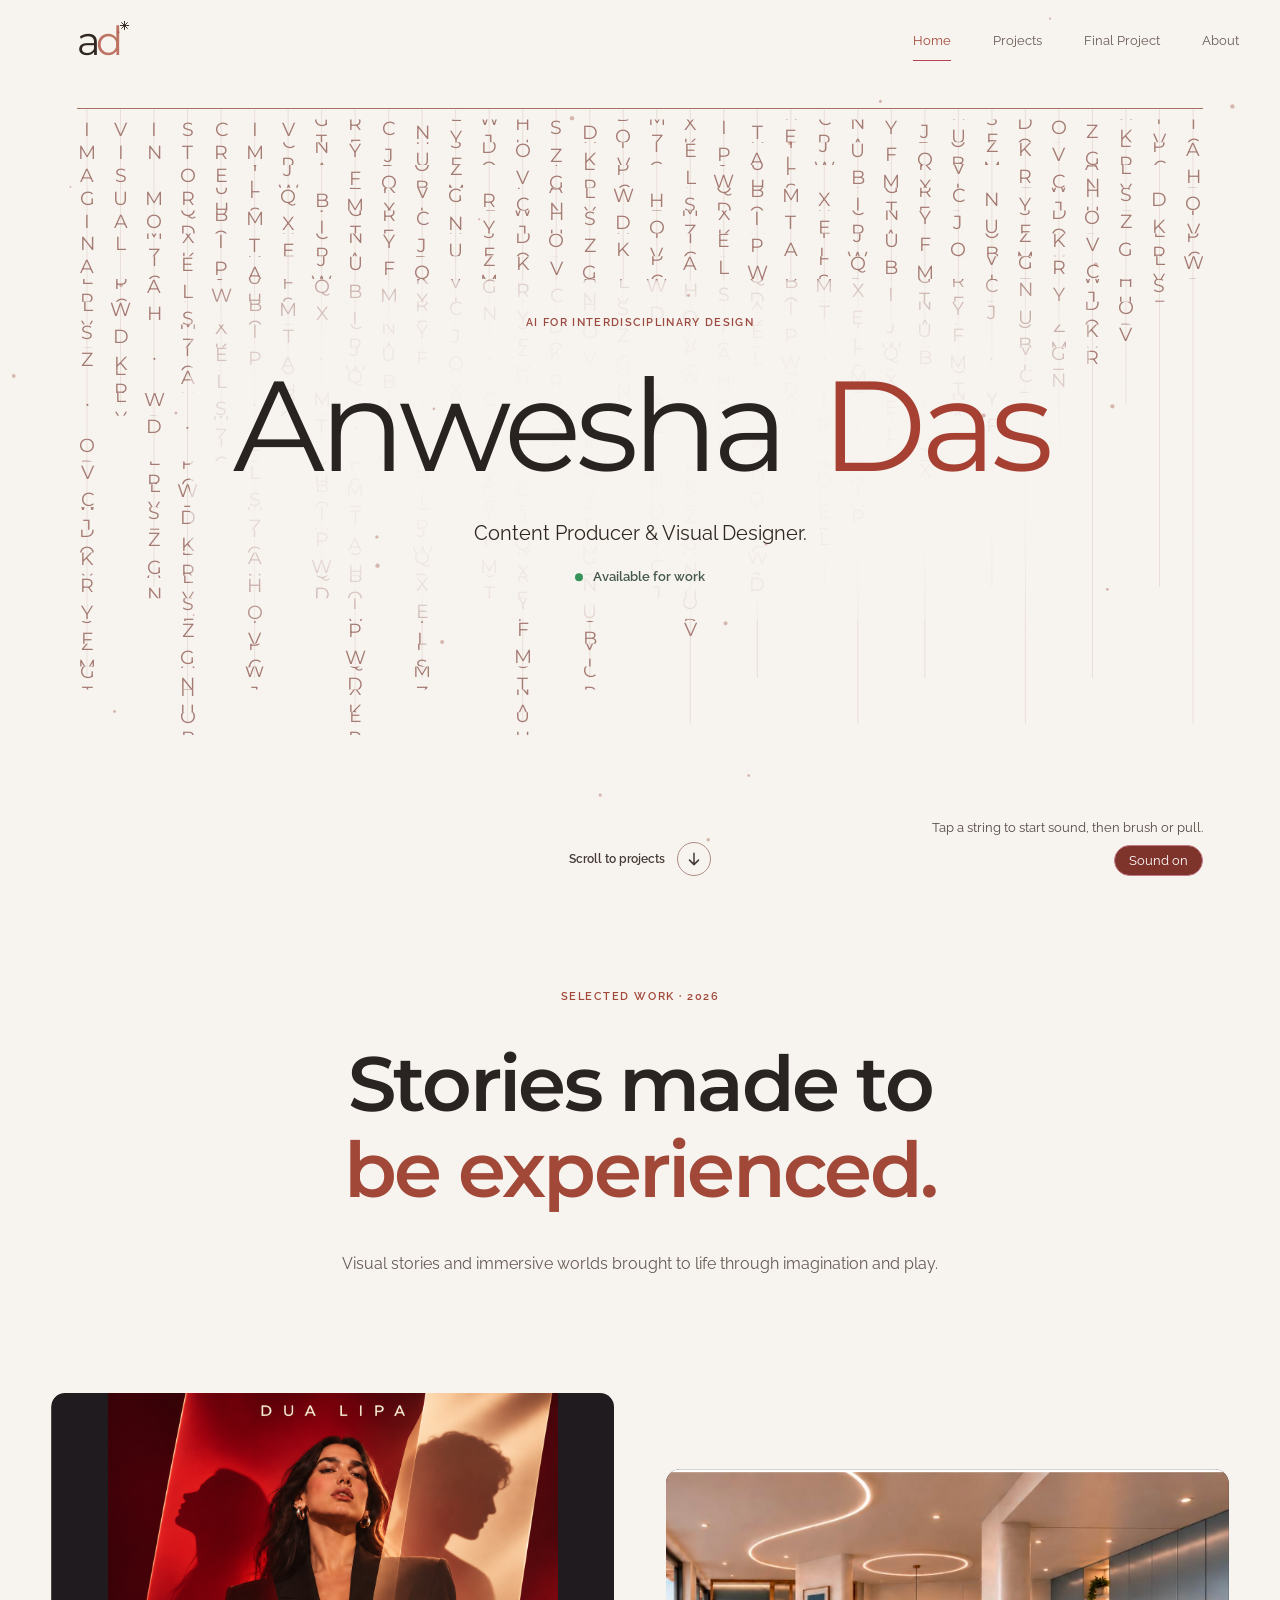
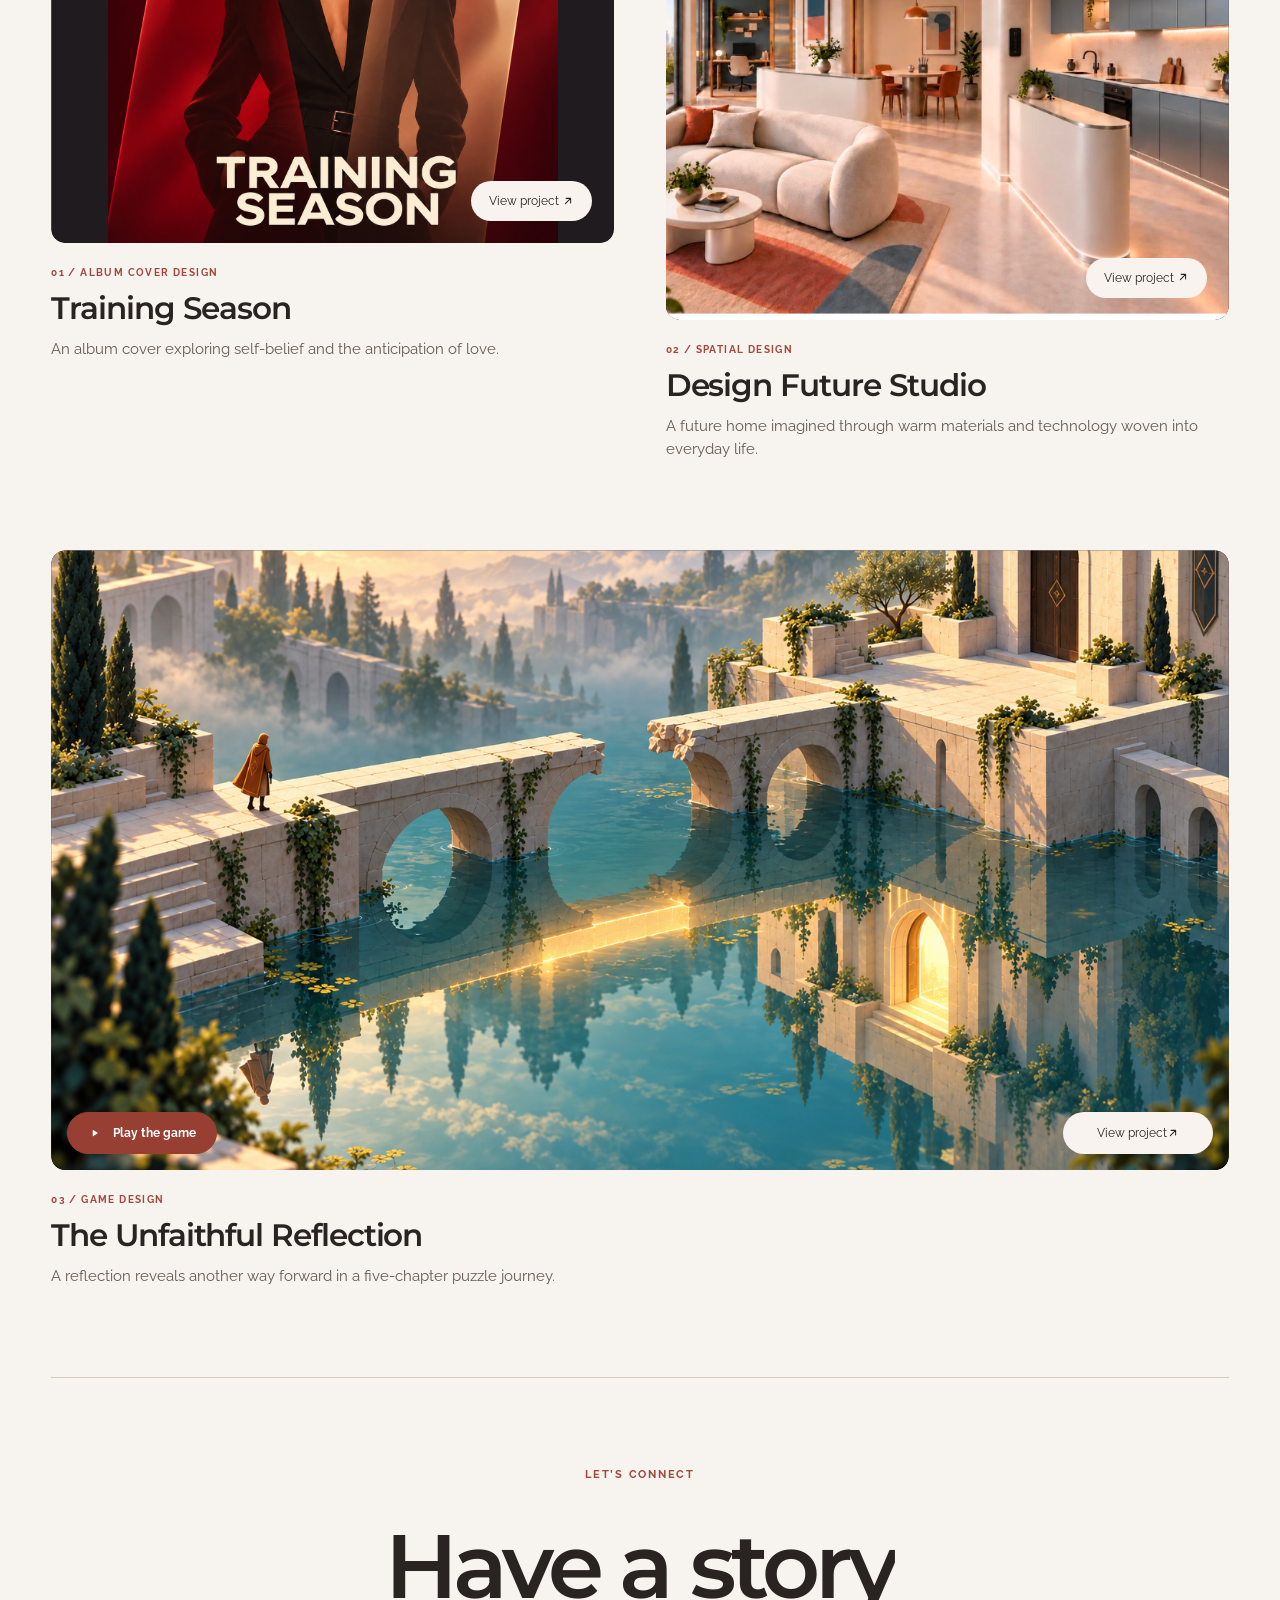
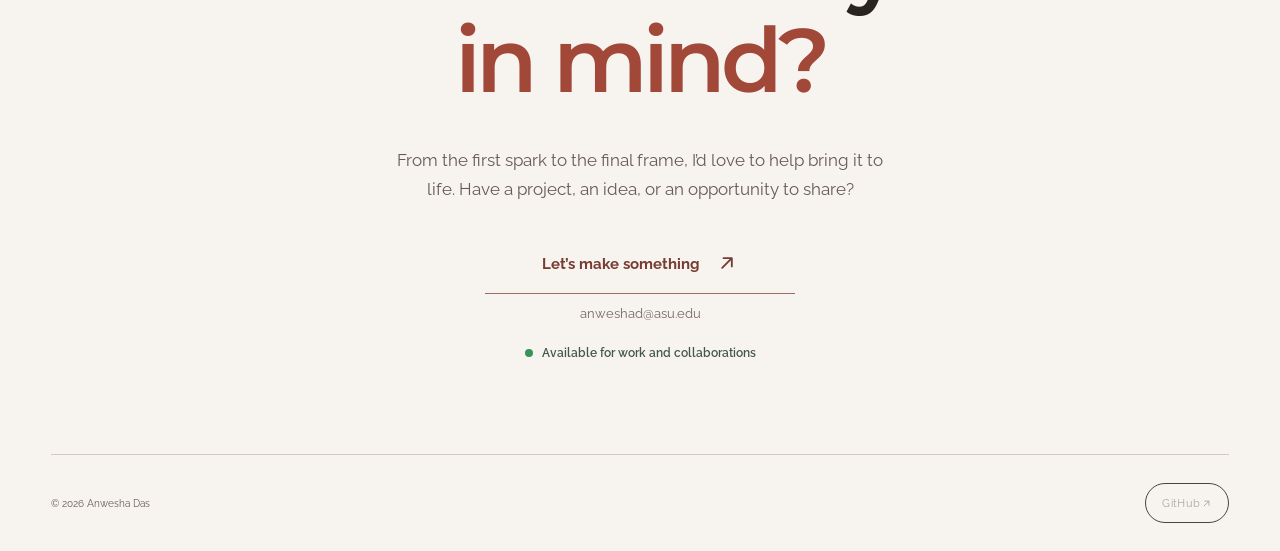
==== commit 1223ac4a: "Add a named game entry while preserving the original link" ====
--- a/index.html
+++ b/index.html
@@ -34,7 +34,7 @@
         <div class="featured-caption"><span class="gallery-label">02 / SPATIAL DESIGN</span><h3><a href="environment.html">Design Future Studio</a></h3><p>A future home imagined through warm materials and technology woven into everyday life.</p></div>
       </article>
       <article class="featured-card featured-wide">
-        <div class="game-card-media"><a class="featured-image" href="game.html" aria-label="View The Unfaithful Reflection"><img src="assets/TheUnfaithfulReflection.png" alt="A traveller facing a broken bridge above still water"><span class="view-case" aria-hidden="true">View project <svg class="ui-icon" aria-hidden="true" focusable="false" viewBox="0 0 16 16" width="1em" height="1em" fill="none" stroke="currentColor" stroke-width="1.35" stroke-linecap="round" stroke-linejoin="round"><path d="M4.5 11.5 11.5 4.5M5.5 4.5h6v6"/></svg></span></a><a class="featured-play" href="game-next-phase/?v=garden-art-20261127"><svg class="ui-icon" aria-hidden="true" focusable="false" viewBox="0 0 16 16" width="1em" height="1em" fill="none" stroke="currentColor" stroke-width="1.35" stroke-linecap="round" stroke-linejoin="round"><path d="M5 3.5v9l7-4.5z" fill="currentColor" stroke="none"/></svg> Play the game</a></div>
+        <div class="game-card-media"><a class="featured-image" href="game.html" aria-label="View The Unfaithful Reflection"><img src="assets/TheUnfaithfulReflection.png" alt="A traveller facing a broken bridge above still water"><span class="view-case" aria-hidden="true">View project <svg class="ui-icon" aria-hidden="true" focusable="false" viewBox="0 0 16 16" width="1em" height="1em" fill="none" stroke="currentColor" stroke-width="1.35" stroke-linecap="round" stroke-linejoin="round"><path d="M4.5 11.5 11.5 4.5M5.5 4.5h6v6"/></svg></span></a><a class="featured-play" href="the-unfaithful-reflection/"><svg class="ui-icon" aria-hidden="true" focusable="false" viewBox="0 0 16 16" width="1em" height="1em" fill="none" stroke="currentColor" stroke-width="1.35" stroke-linecap="round" stroke-linejoin="round"><path d="M5 3.5v9l7-4.5z" fill="currentColor" stroke="none"/></svg> Play the game</a></div>
         <div class="featured-caption"><span class="gallery-label">03 / GAME DESIGN</span><h3><a href="game.html">The Unfaithful Reflection</a></h3><p>A reflection reveals another way forward in a five-chapter puzzle journey.</p></div>
       </article>
     </div>
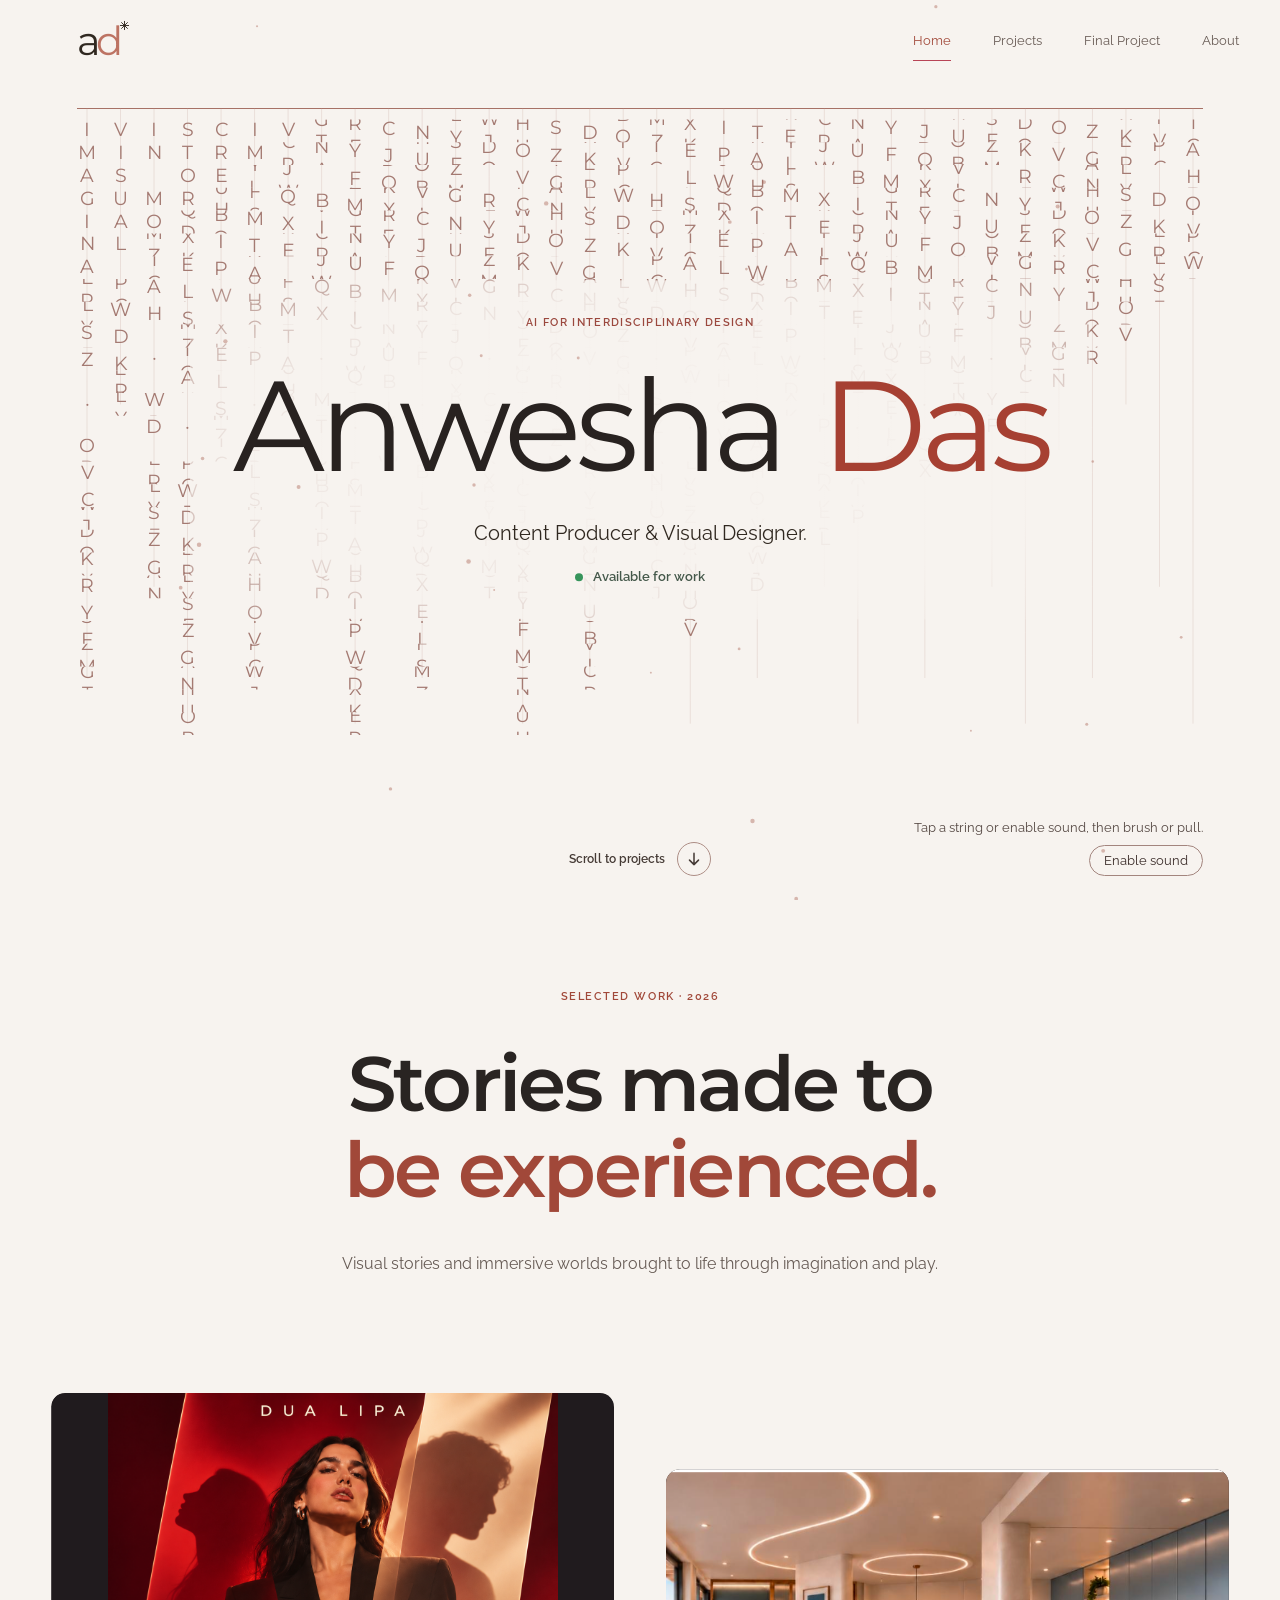
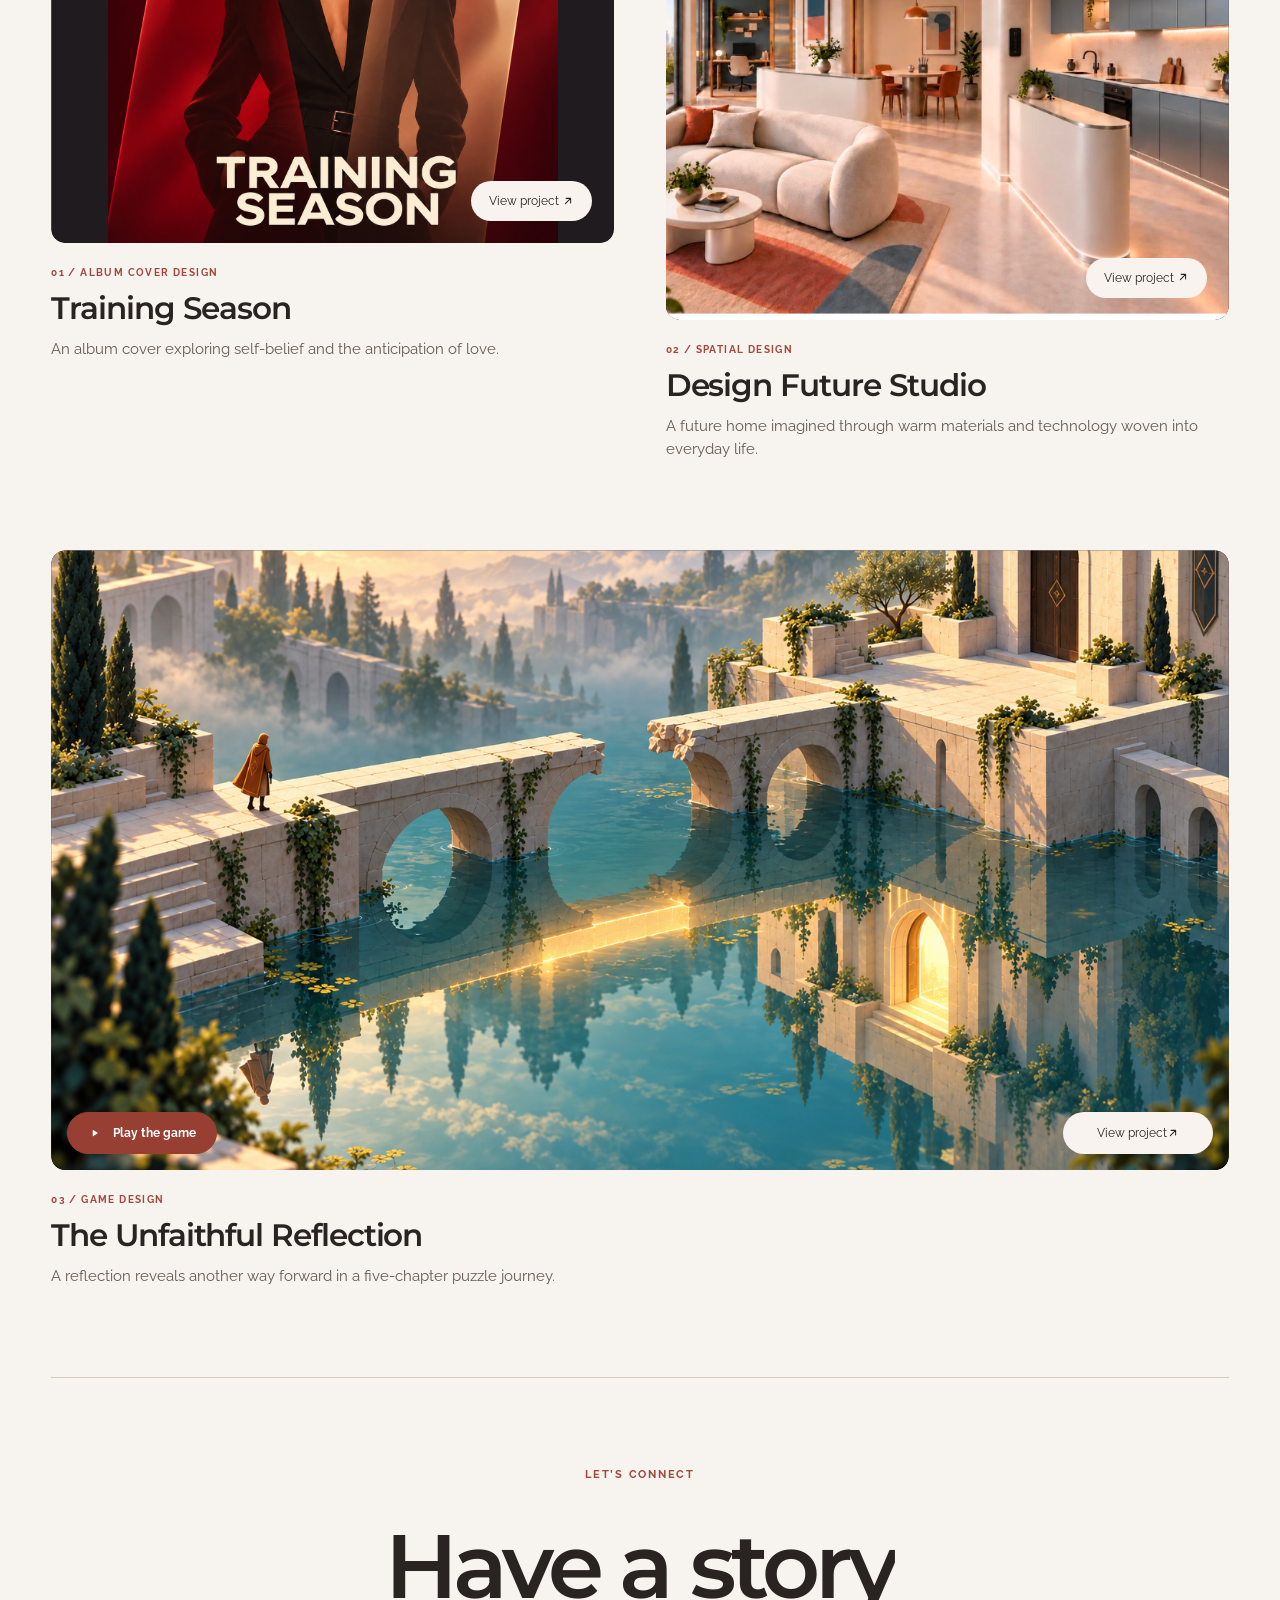
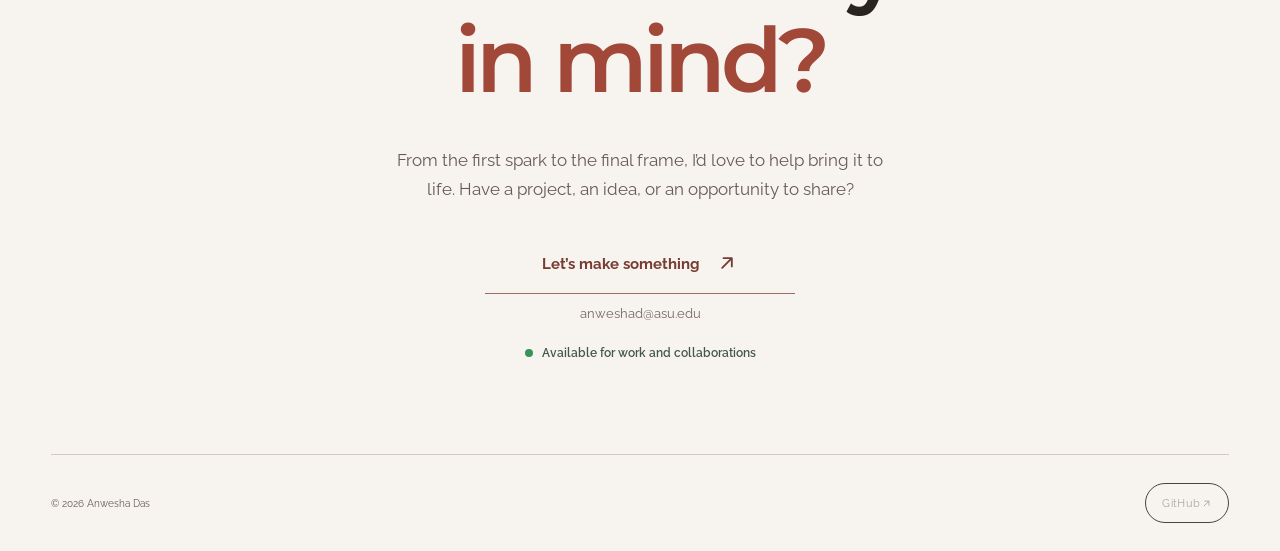
==== commit cb7172be: "Restore explicit sound activation for the interactive curtain" ====
--- a/index.html
+++ b/index.html
@@ -18,7 +18,7 @@
   <a class="scroll-cue" href="#projects"><span>Scroll to projects</span><span class="scroll-arrow" aria-hidden="true"><svg class="ui-icon" aria-hidden="true" focusable="false" viewBox="0 0 16 16" width="1em" height="1em" fill="none" stroke="currentColor" stroke-width="1.35" stroke-linecap="round" stroke-linejoin="round"><path d="M8 3v10m0 0-4-4m4 4 4-4"/></svg></span></a>
   <figure class="letter-curtain">
     <div class="thread-stage"><canvas tabindex="0" role="button" aria-label="Brush across the letters or drag one string. Use the left and right arrows to choose a string and Space to pluck it."></canvas></div>
-    <figcaption><span>Brush the curtain or pull a letter.</span> <button id="chimes" type="button" aria-pressed="true" hidden>Sound on</button></figcaption>
+    <figcaption><span>Brush the curtain or pull a letter.</span> <button id="chimes" type="button" aria-pressed="false" hidden>Enable sound</button></figcaption>
   </figure>
 </section>
 <section id="projects" class="featured-work" aria-labelledby="projects-title">
@@ -55,5 +55,5 @@
   </div>
 </section></main>
 <footer class="wrap"><div>© 2026 Anwesha Das</div><div class="socials" aria-label="Social profile"><a href="https://github.com/Anweshad93" target="_blank" rel="noreferrer" aria-label="Anwesha Das on GitHub">GitHub <svg class="ui-icon" aria-hidden="true" focusable="false" viewBox="0 0 16 16" width="1em" height="1em" fill="none" stroke="currentColor" stroke-width="1.35" stroke-linecap="round" stroke-linejoin="round"><path d="M4.5 11.5 11.5 4.5M5.5 4.5h6v6"/></svg></a></div></footer>
-<dialog id="about" aria-labelledby="about-title"><button class="close" aria-label="Close about">×</button><span class="eyebrow">About the designer</span><h2 id="about-title">Anwesha Das</h2><p>I’m a content producer and visual designer studying Media Arts and Sciences at Arizona State University.</p><p>My background is in music videos and television promos. Here, I’m exploring how a story changes when someone can step inside it, move through it, or play with it.</p><a class="folio-link" href="index.html#projects" onclick="this.closest('dialog').close()">View selected work <svg class="ui-icon" aria-hidden="true" focusable="false" viewBox="0 0 16 16" width="1em" height="1em" fill="none" stroke="currentColor" stroke-width="1.35" stroke-linecap="round" stroke-linejoin="round"><path d="M4.5 4.5l7 7M5.5 11.5h6v-6"/></svg></a></dialog><script src="bridge.js?v=string-sound-start-1" defer></script><script src="navigation.js?v=final-project-1"></script><script src="featured-work.js?v=deck-reveal" defer></script><script src="site-experience.js?v=intro-counter" defer></script></body></html>
+<dialog id="about" aria-labelledby="about-title"><button class="close" aria-label="Close about">×</button><span class="eyebrow">About the designer</span><h2 id="about-title">Anwesha Das</h2><p>I’m a content producer and visual designer studying Media Arts and Sciences at Arizona State University.</p><p>My background is in music videos and television promos. Here, I’m exploring how a story changes when someone can step inside it, move through it, or play with it.</p><a class="folio-link" href="index.html#projects" onclick="this.closest('dialog').close()">View selected work <svg class="ui-icon" aria-hidden="true" focusable="false" viewBox="0 0 16 16" width="1em" height="1em" fill="none" stroke="currentColor" stroke-width="1.35" stroke-linecap="round" stroke-linejoin="round"><path d="M4.5 4.5l7 7M5.5 11.5h6v-6"/></svg></a></dialog><script src="bridge.js?v=enable-sound-2" defer></script><script src="navigation.js?v=final-project-1"></script><script src="featured-work.js?v=deck-reveal" defer></script><script src="site-experience.js?v=intro-counter" defer></script></body></html>
 
